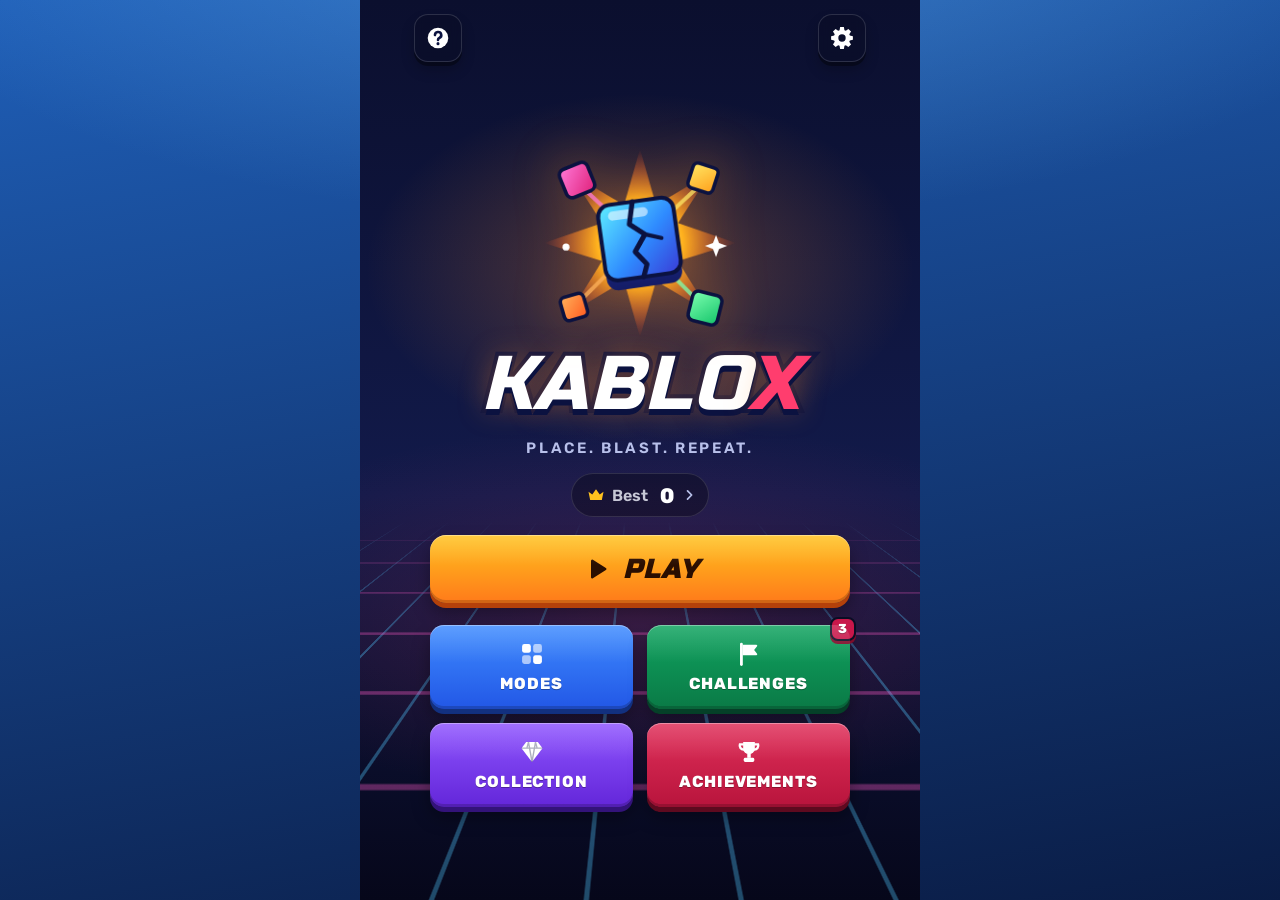
==== index.html @ cb0a4b2b "Kablox v1.22.0 — vibrações, mais difícil, backup, imagem de compartilhar" ====
<!doctype html>
<html lang="en">
<head>
  <meta charset="utf-8">
  <meta name="viewport" content="width=device-width, initial-scale=1, maximum-scale=1, user-scalable=no, viewport-fit=cover">
  <title>Kablox</title>
  <meta name="description" content="A relaxing block puzzle with no timer that works offline. / Quebra-cabeça de blocos relaxante, sem cronômetro, que funciona offline.">
  <meta name="theme-color" content="#0a0d24">
  <meta name="mobile-web-app-capable" content="yes">
  <meta name="apple-mobile-web-app-capable" content="yes">
  <meta name="apple-mobile-web-app-status-bar-style" content="black-translucent">
  <meta name="apple-mobile-web-app-title" content="Kablox">
  <meta name="format-detection" content="telephone=no">
  <!-- segurança: só arquivos do próprio site; nenhum script ou conexão externa -->
  <meta name="referrer" content="no-referrer">
  <meta http-equiv="Content-Security-Policy" content="default-src 'self'; font-src 'self'; script-src 'self'; style-src 'self'; img-src 'self' data: blob:; connect-src 'self'; manifest-src 'self'; worker-src 'self'; media-src 'none'; object-src 'none'; base-uri 'none'; form-action 'none'">
  <link rel="manifest" href="manifest.webmanifest">
  <link rel="icon" type="image/png" href="icons/icon-192.png">
  <link rel="apple-touch-icon" href="icons/apple-touch-icon.png">
  <link rel="preload" href="fonts/russo-one.woff2" as="font" type="font/woff2" crossorigin>
  <link rel="stylesheet" href="css/style.css">
</head>
<body class="anim-full">
  <div class="bg-layer" id="bg-a"></div>
  <div class="bg-layer" id="bg-b"></div>

  <svg width="0" height="0" class="svg-defs" aria-hidden="true">
    <symbol id="i-grid" viewBox="0 0 24 24"><rect x="3.5" y="3.5" width="7.5" height="7.5" rx="2" fill="currentColor"/><rect x="13" y="3.5" width="7.5" height="7.5" rx="2" fill="currentColor" opacity=".6"/><rect x="3.5" y="13" width="7.5" height="7.5" rx="2" fill="currentColor" opacity=".6"/><rect x="13" y="13" width="7.5" height="7.5" rx="2" fill="currentColor"/></symbol>
    <symbol id="i-flag" viewBox="0 0 24 24"><path d="M5.5 21V3.5" stroke="currentColor" stroke-width="2.4" stroke-linecap="round"/><path d="M6.5 4h11.8a.8.8 0 0 1 .6 1.3L16.4 8.5l2.5 3.2a.8.8 0 0 1-.6 1.3H6.5z" fill="currentColor"/></symbol>
    <symbol id="i-leaf" viewBox="0 0 24 24"><path d="M5 19C5 10 11 5 20 4c-1 9-6 15-15 15zM5 19l7-7" stroke="currentColor" stroke-width="2.2" fill="none" stroke-linecap="round"/></symbol>
    <symbol id="i-gem" viewBox="0 0 24 24"><path d="M7 3.5h10l4 5.2L12 20.5 3 8.7z" fill="currentColor"/><path d="M3 8.7h18M9 3.5l3 17M15 3.5l-3 17M9 3.5 7.6 8.7M15 3.5l1.4 5.2" stroke="#0b1240" stroke-opacity=".35" stroke-width="1.2" fill="none" stroke-linejoin="round"/></symbol>
    <symbol id="i-trophy" viewBox="0 0 24 24"><path d="M7 3.5h10v5.5a5 5 0 0 1-10 0z" fill="currentColor"/><path d="M7 5.5H4.2a3.3 3.3 0 0 0 3.3 4.4M17 5.5h2.8a3.3 3.3 0 0 1-3.3 4.4" stroke="currentColor" stroke-width="2" fill="none" stroke-linecap="round"/><path d="M10.5 13.5h3v3.5h-3z" fill="currentColor"/><rect x="7.5" y="17" width="9" height="3.5" rx="1.2" fill="currentColor"/></symbol>
    <symbol id="i-help" viewBox="0 0 24 24"><circle cx="12" cy="12" r="9.5" fill="currentColor"/><path d="M9.2 9.3a2.9 2.9 0 1 1 4 2.7c-.9.4-1.2 1-1.2 1.9" stroke="#0b1240" stroke-width="2.4" fill="none" stroke-linecap="round"/><circle cx="12" cy="17.2" r="1.4" fill="#0b1240"/></symbol>
    <symbol id="i-gear" viewBox="0 0 24 24"><path fill-rule="evenodd" d="M19.26 9.75 L22.05 10.27 L22.05 13.73 L19.26 14.25 L18.72 15.55 L20.33 17.89 L17.89 20.33 L15.55 18.72 L14.25 19.26 L13.73 22.05 L10.27 22.05 L9.75 19.26 L8.45 18.72 L6.11 20.33 L3.67 17.89 L5.28 15.55 L4.74 14.25 L1.95 13.73 L1.95 10.27 L4.74 9.75 L5.28 8.45 L3.67 6.11 L6.11 3.67 L8.45 5.28 L9.75 4.74 L10.27 1.95 L13.73 1.95 L14.25 4.74 L15.55 5.28 L17.89 3.67 L20.33 6.11 L18.72 8.45 Z M12 8.6a3.4 3.4 0 1 0 0 6.8a3.4 3.4 0 1 0 0-6.8Z" fill="currentColor"/></symbol>
    <symbol id="i-crown" viewBox="0 0 24 24"><path d="M3 8l4.5 3.5L12 5l4.5 6.5L21 8l-2 10H5L3 8z" fill="currentColor"/></symbol>
    <symbol id="i-cal" viewBox="0 0 24 24"><rect x="4" y="5" width="16" height="15" rx="2" stroke="currentColor" stroke-width="2" fill="none"/><path d="M4 10h16M9 3v4M15 3v4" stroke="currentColor" stroke-width="2" stroke-linecap="round"/></symbol>
    <symbol id="i-undo" viewBox="0 0 24 24"><path d="M9.5 5.5L4.5 10l5 4.5" stroke="currentColor" stroke-width="2.6" fill="none" stroke-linecap="round" stroke-linejoin="round"/><path d="M5 10h9.5a5 5 0 0 1 0 10H10" stroke="currentColor" stroke-width="2.6" fill="none" stroke-linecap="round"/></symbol>
    <symbol id="i-back" viewBox="0 0 24 24"><path d="M14.5 5l-7 7 7 7" stroke="currentColor" stroke-width="3" fill="none" stroke-linecap="round" stroke-linejoin="round"/></symbol>
    <symbol id="i-menu" viewBox="0 0 24 24"><rect x="6" y="5" width="4.2" height="14" rx="1.6" fill="currentColor"/><rect x="13.8" y="5" width="4.2" height="14" rx="1.6" fill="currentColor"/></symbol>
    <symbol id="i-lock" viewBox="0 0 24 24"><rect x="5" y="11" width="14" height="10" rx="2" fill="currentColor"/><path d="M8 11V8a4 4 0 0 1 8 0v3" stroke="currentColor" stroke-width="2.2" fill="none"/></symbol>
    <symbol id="i-star" viewBox="0 0 24 24"><path d="M12 3l2.7 5.6 6.1.9-4.4 4.3 1 6.1L12 17l-5.4 2.9 1-6.1L3.2 9.5l6.1-.9z" fill="currentColor"/></symbol>
    <symbol id="i-play" viewBox="0 0 24 24"><path d="M8 5.5v13a1 1 0 0 0 1.5.86l10.4-6.5a1 1 0 0 0 0-1.72L9.5 4.64A1 1 0 0 0 8 5.5z" fill="currentColor"/></symbol>
    <symbol id="logo-emblem" viewBox="0 0 200 200">
  <!-- KABLOX: bloco rachando e explodindo em pedaços (arte original) -->
  <defs>
    <radialGradient id="kBurst" cx="50%" cy="50%" r="50%">
      <stop offset="0" stop-color="#fff6b0"/><stop offset=".45" stop-color="#ffb21e"/><stop offset="1" stop-color="#ff4d2e" stop-opacity="0"/>
    </radialGradient>
    <linearGradient id="kCube" x1="0" y1="0" x2="1" y2="1">
      <stop offset="0" stop-color="#5ff0ff"/><stop offset=".55" stop-color="#2f8bff"/><stop offset="1" stop-color="#3a3bd6"/>
    </linearGradient>
    <linearGradient id="kSide" x1="0" y1="0" x2="0" y2="1">
      <stop offset="0" stop-color="#2238a8"/><stop offset="1" stop-color="#141c66"/>
    </linearGradient>
    <linearGradient id="kM" x1="0" y1="0" x2="1" y2="1"><stop offset="0" stop-color="#ff7ad9"/><stop offset="1" stop-color="#e0217a"/></linearGradient>
    <linearGradient id="kY" x1="0" y1="0" x2="1" y2="1"><stop offset="0" stop-color="#ffe866"/><stop offset="1" stop-color="#ff9f1a"/></linearGradient>
    <linearGradient id="kG" x1="0" y1="0" x2="1" y2="1"><stop offset="0" stop-color="#7dffb0"/><stop offset="1" stop-color="#14c46a"/></linearGradient>
    <linearGradient id="kO" x1="0" y1="0" x2="1" y2="1"><stop offset="0" stop-color="#ffb35c"/><stop offset="1" stop-color="#ff5a1f"/></linearGradient>
  </defs>
  <!-- estouro de luz -->
  <polygon fill="url(#kBurst)" points="100,6 116,62 170,30 138,80 196,100 138,118 170,170 116,138 100,194 84,138 30,170 62,118 4,100 62,80 30,30 84,62"/>
  <!-- rastros -->
  <g stroke-linecap="round" stroke-width="4" opacity=".75">
    <line x1="72" y1="72" x2="44" y2="46" stroke="#ff7ad9"/>
    <line x1="130" y1="70" x2="158" y2="44" stroke="#ffe866"/>
    <line x1="132" y1="132" x2="160" y2="160" stroke="#7dffb0"/>
    <line x1="70" y1="128" x2="42" y2="156" stroke="#ffb35c"/>
  </g>
  <!-- bloco central (com lateral para dar volume) e rachadura -->
  <g transform="rotate(-8 100 100)">
    <rect x="62" y="68" width="76" height="76" rx="12" fill="url(#kSide)"/>
    <rect x="62" y="58" width="76" height="76" rx="12" fill="url(#kCube)" stroke="#0b1240" stroke-width="4"/>
    <rect x="72" y="65" width="40" height="9" rx="4.5" fill="#fff" opacity=".55"/>
    <polyline points="98,58 92,80 106,92 94,108 104,122 99,134" fill="none" stroke="#0b1240" stroke-width="5" stroke-linejoin="round" stroke-linecap="round"/>
    <polyline points="106,92 122,98" fill="none" stroke="#0b1240" stroke-width="4" stroke-linecap="round"/>
  </g>
  <!-- pedaços voando -->
  <g stroke="#0b1240" stroke-width="3.5" stroke-linejoin="round">
    <rect x="22" y="22" width="30" height="30" rx="6" fill="url(#kM)" transform="rotate(-22 37 37)"/>
    <rect x="150" y="22" width="26" height="26" rx="5" fill="url(#kY)" transform="rotate(18 163 35)"/>
    <rect x="150" y="150" width="30" height="30" rx="6" fill="url(#kG)" transform="rotate(14 165 165)"/>
    <rect x="22" y="152" width="24" height="24" rx="5" fill="url(#kO)" transform="rotate(-16 34 164)"/>
  </g>
  <g fill="#fff">
    <path d="M176 92 l3 8 8 3 -8 3 -3 8 -3 -8 -8 -3 8 -3z"/>
    <circle cx="26" cy="104" r="3.5"/>
  </g>
</symbol>
    <symbol id="i-check" viewBox="0 0 24 24"><path d="M5 12.5l4.5 4.5L19 7.5" stroke="currentColor" stroke-width="2.8" fill="none" stroke-linecap="round" stroke-linejoin="round"/></symbol>
  </svg>

  <div id="app">
    <!-- TELA INICIAL (v1.14: simples, botões em forma de bloco) -->
    <section id="screen-home" class="screen active scrollable" aria-labelledby="title">
      <div class="home-top">
        <button class="round-btn" data-go="help" aria-label="Ajuda e tutorial" data-i18n-aria><svg width="26" height="26" aria-hidden="true"><use href="#i-help"/></svg></button>
        <button class="round-btn" id="btn-home-settings" aria-label="Configurações" data-i18n-aria><svg width="26" height="26" aria-hidden="true"><use href="#i-gear"/></svg></button>
      </div>
      <div class="home-inner">
        <svg class="emblem" viewBox="0 0 200 200" aria-hidden="true"><use href="#logo-emblem"/></svg>
        <h1 id="title" class="wordmark" aria-label="Kablox"><span aria-hidden="true">KABLO<b class="x">X</b></span></h1>
        <p class="tagline" data-i18n>Encaixe. Exploda. Repita.</p>
        <button class="home-best" data-go="records"><svg width="20" height="20" aria-hidden="true"><use href="#i-crown"/></svg> <span data-i18n>Recorde</span> <strong id="home-best">0</strong><svg class="chev" width="14" height="14" aria-hidden="true"><use href="#i-back"/></svg><span class="sr-only" data-i18n>Recordes</span></button>
        <button id="btn-play" class="bk bk-yellow bk-big play-btn"><svg width="30" height="30" aria-hidden="true"><use href="#i-play"/></svg><span data-i18n>Jogar</span></button>
        <nav class="home-grid" aria-label="Menu principal" data-i18n-aria>
          <button class="bk bk-blue tile" data-go="modes"><svg aria-hidden="true"><use href="#i-grid"/></svg><span data-i18n>Modos</span></button>
          <button class="bk bk-green tile" data-go="challenges"><svg aria-hidden="true"><use href="#i-flag"/></svg><span data-i18n>Desafios</span><em class="tile-badge" id="badge-missions" aria-hidden="true" hidden></em></button>
          <button class="bk bk-purple tile" data-go="collection"><svg aria-hidden="true"><use href="#i-gem"/></svg><span data-i18n>Coleção</span></button>
          <button class="bk bk-red tile" data-go="stats"><svg aria-hidden="true"><use href="#i-trophy"/></svg><span data-i18n>Conquistas</span></button>
        </nav>
      </div>
    </section>

    <!-- TELAS DE MENU (conteúdo montado por js/menus.js) -->
    <section id="screen-modes" class="screen menu" aria-labelledby="t-modes">
      <header class="menu-head"><button class="icon-btn" data-back aria-label="Voltar" data-i18n-aria><svg width="24" height="24"><use href="#i-back"/></svg></button><h2 id="t-modes" data-i18n>Modos de jogo</h2></header>
      <div class="menu-body scrollable" id="body-modes"></div>
    </section>
    <section id="screen-challenges" class="screen menu" aria-labelledby="t-ch">
      <header class="menu-head"><button class="icon-btn" data-back aria-label="Voltar" data-i18n-aria><svg width="24" height="24"><use href="#i-back"/></svg></button><h2 id="t-ch" data-i18n>Desafios</h2></header>
      <div class="menu-body scrollable" id="body-challenges"></div>
    </section>
    <section id="screen-collection" class="screen menu" aria-labelledby="t-col">
      <header class="menu-head"><button class="icon-btn" data-back aria-label="Voltar" data-i18n-aria><svg width="24" height="24"><use href="#i-back"/></svg></button><h2 id="t-col" data-i18n>Coleção</h2></header>
      <div class="menu-body scrollable" id="body-collection"></div>
    </section>
    <section id="screen-stats" class="screen menu" aria-labelledby="t-st">
      <header class="menu-head"><button class="icon-btn" data-back aria-label="Voltar" data-i18n-aria><svg width="24" height="24"><use href="#i-back"/></svg></button><h2 id="t-st" data-i18n>Estatísticas e conquistas</h2></header>
      <div class="menu-body scrollable" id="body-stats"></div>
    </section>
    <section id="screen-records" class="screen menu" aria-labelledby="t-rec">
      <header class="menu-head"><button class="icon-btn" data-back aria-label="Voltar" data-i18n-aria><svg width="24" height="24"><use href="#i-back"/></svg></button><h2 id="t-rec" data-i18n>Recordes</h2></header>
      <div class="menu-body scrollable" id="body-records"></div>
    </section>
    <section id="screen-help" class="screen menu" aria-labelledby="t-help">
      <header class="menu-head"><button class="icon-btn" data-back aria-label="Voltar" data-i18n-aria><svg width="24" height="24"><use href="#i-back"/></svg></button><h2 id="t-help" data-i18n>Ajuda e tutorial</h2></header>
      <div class="menu-body scrollable" id="body-help"></div>
    </section>

    <!-- PARTIDA -->
    <section id="screen-game" class="screen" aria-label="Partida" data-i18n-aria>
      <header class="hud">
        <button class="icon-btn" id="btn-pause" aria-label="Pausa" data-i18n-aria><svg width="24" height="24" aria-hidden="true"><use href="#i-menu"/></svg></button>
        <div class="best-mini" id="best-mini">
          <svg width="22" height="22" aria-hidden="true"><use id="best-icon" href="#i-crown"/></svg>
          <span class="sr-only" id="best-label">Recorde</span><span id="best">0</span>
        </div>
        <div></div>
        <button class="icon-btn undo-btn" id="btn-undo" aria-label="Desfazer última jogada" hidden><svg width="22" height="22" aria-hidden="true"><use href="#i-undo"/></svg><b id="undo-count">1</b></button>
        <button class="icon-btn" id="btn-settings" aria-label="Configurações" data-i18n-aria><svg width="24" height="24" aria-hidden="true"><use href="#i-gear"/></svg></button>
      </header>
      <div class="score-big"><span class="sr-only" data-i18n>Pontos</span><span id="score">0</span></div>
      <div class="goal-bar" id="goal-bar" hidden>
        <span id="goal-text"></span>
        <div class="progress" aria-hidden="true"><div id="goal-progress"></div></div>
        <span id="goal-extra"></span>
      </div>
      <div class="theme-bar">
        <span class="lvl-chip" id="lvl-chip" aria-hidden="true"><b id="lvl-n">1</b><i id="lvl-m">×1</i></span>
        <div class="progress" aria-hidden="true"><div id="lvl-progress"></div></div>
        <span id="lvl-pct" aria-hidden="true">0%</span>
        <span class="combo-chip" id="combo-chip" hidden aria-hidden="true"><b id="combo-x">×2</b><i></i><i></i><i></i></span>
      </div>
      <div class="sr-only" id="announcer" aria-live="polite" aria-atomic="true"></div>
      <main class="board-wrap" id="board-wrap">
        <div id="board-box">
          <div id="coach" hidden>
            <div class="coach-hand" aria-hidden="true"></div>
            <p id="coach-text"></p>
            <button class="coach-skip" id="coach-skip" data-i18n>Pular tutorial</button>
          </div>
          <canvas id="board" aria-label="Tabuleiro 8 por 8" data-i18n-aria></canvas>
          <div id="fx"></div>
        </div>
      </main>
      <div class="tray" id="tray" aria-label="Peças disponíveis" data-i18n-aria>
        <div class="slot" data-i="0" tabindex="0" role="button"><canvas></canvas></div>
        <div class="slot" data-i="1" tabindex="0" role="button"><canvas></canvas></div>
        <div class="slot" data-i="2" tabindex="0" role="button"><canvas></canvas></div>
      </div>
    </section>
  </div>

  <div id="theme-flash" aria-hidden="true"></div>
  <canvas id="drag" hidden></canvas>
  <div id="toast" role="status" aria-live="polite"><svg id="toast-icon" width="34" height="34" aria-hidden="true"><use href="#i-trophy"/></svg><strong id="toast-title"></strong><span id="toast-text"></span></div>
  <div id="update-bar" hidden><span data-i18n>Nova versão disponível</span><button class="btn small primary" id="btn-update" data-i18n>Atualizar</button><button class="btn small" id="btn-update-later" data-i18n>Depois</button></div>

  <!-- PAUSA -->
  <div class="overlay" id="ov-pause" hidden>
    <div class="card scrollable" role="dialog" aria-modal="true" aria-labelledby="pause-title">
      <h2 id="pause-title" data-i18n>Pausa</h2>
      <p class="muted" id="pause-mode"></p>
      <div class="stack">
        <button class="btn primary" data-action="resume" data-i18n>Continuar</button>
        <button class="btn" id="btn-restart" data-i18n>Recomeçar</button>
        <button class="btn" data-action="settings" data-i18n>Configurações</button>
        <button class="btn ghost-dark" data-action="home">Sair (a partida fica salva)</button>
      </div>
    </div>
  </div>

  <!-- CONFIGURAÇÕES -->
  <div class="overlay" id="ov-settings" hidden>
    <div class="card scrollable" role="dialog" aria-modal="true" aria-labelledby="settings-title">
      <h2 id="settings-title" data-i18n>Configurações</h2>
      <div class="row col">
        <span id="lang-label" data-i18n>Idioma</span>
        <div class="seg" role="radiogroup" aria-labelledby="lang-label">
          <label><input type="radio" name="lang" value="en" id="set-lang-en" autocomplete="off"><span lang="en">English</span></label>
          <label><input type="radio" name="lang" value="pt" id="set-lang-pt" autocomplete="off"><span lang="pt-BR">Português</span></label>
        </div>
      </div>
      <label class="row"><span data-i18n>Efeitos sonoros</span><input type="checkbox" class="switch" id="set-sound" autocomplete="off"></label>
      <label class="vol" for="set-sfx-vol"><span data-i18n>Volume dos efeitos</span><input type="range" id="set-sfx-vol" min="0" max="100" step="5" autocomplete="off"><output id="out-sfx-vol"></output></label>
      <label class="row"><span data-i18n>Música</span><input type="checkbox" class="switch" id="set-music" autocomplete="off"></label>
      <label class="vol" for="set-music-vol"><span data-i18n>Volume da música</span><input type="range" id="set-music-vol" min="0" max="100" step="5" autocomplete="off"><output id="out-music-vol"></output></label>
      <label class="row" id="row-vibrate"><span data-i18n>Vibração</span><input type="checkbox" class="switch" id="set-vibrate" autocomplete="off"></label>
      <div class="row col" id="row-vibstrength">
        <span id="vibstrength-label" data-i18n>Força da vibração</span>
        <div class="seg" role="radiogroup" aria-labelledby="vibstrength-label">
          <label><input type="radio" name="vibStrength" value="light" id="set-vib-light" autocomplete="off"><span data-i18n>Leve</span></label>
          <label><input type="radio" name="vibStrength" value="normal" id="set-vib-normal" autocomplete="off"><span data-i18n>Normal</span></label>
          <label><input type="radio" name="vibStrength" value="strong" id="set-vib-strong" autocomplete="off"><span data-i18n>Forte</span></label>
        </div>
      </div>
      <label class="row"><span><span data-i18n>Símbolos nos blocos</span><small data-i18n>Formas além da cor</small></span><input type="checkbox" class="switch" id="set-symbols" autocomplete="off"></label>
      <div class="row col">
        <span id="drag-label"><span data-i18n>Sensibilidade do arraste</span><small data-i18n>Quanto a peça anda em relação ao dedo</small></span>
        <div class="seg" role="radiogroup" aria-labelledby="drag-label">
          <label><input type="radio" name="dragSpeed" value="1" id="set-drag-1" autocomplete="off"><span data-i18n>Normal</span></label>
          <label><input type="radio" name="dragSpeed" value="1.3" id="set-drag-13" autocomplete="off"><span data-i18n>Rápida</span></label>
          <label><input type="radio" name="dragSpeed" value="1.6" id="set-drag-16" autocomplete="off"><span data-i18n>Muito rápida</span></label>
        </div>
      </div>
      <div class="row col">
        <span id="anim-label" data-i18n>Animações</span>
        <div class="seg" role="radiogroup" aria-labelledby="anim-label">
          <label><input type="radio" name="anim" value="full" id="set-anim-full" autocomplete="off"><span data-i18n>Completas</span></label>
          <label><input type="radio" name="anim" value="reduced" id="set-anim-reduced" autocomplete="off"><span data-i18n>Reduzidas</span></label>
          <label><input type="radio" name="anim" value="off" id="set-anim-off" autocomplete="off"><span data-i18n>Desligadas</span></label>
        </div>
      </div>
      <div class="row col">
        <span id="fx-label"><span data-i18n>Efeitos especiais</span><small data-i18n>Blocos e visual mudam só em conquistas: tabuleiro limpo, recorde, marcos, jogada épica, combo ×10</small></span>
        <div class="seg" role="radiogroup" aria-labelledby="fx-label">
          <label><input type="radio" name="fx" value="full" id="set-fx-full" autocomplete="off"><span data-i18n>Completos</span></label>
          <label><input type="radio" name="fx" value="reduced" id="set-fx-reduced" autocomplete="off"><span data-i18n>Reduzidos</span></label>
          <label><input type="radio" name="fx" value="off" id="set-fx-off" autocomplete="off"><span data-i18n>Desligados</span></label>
        </div>
      </div>
      <label class="row"><span><span data-i18n>Partículas</span><small data-i18n>Fragmentos, faíscas e confete</small></span><input type="checkbox" class="switch" id="set-particles" autocomplete="off"></label>
      <div class="row col">
        <span id="quality-label" data-i18n>Qualidade gráfica</span>
        <div class="seg" role="radiogroup" aria-labelledby="quality-label">
          <label><input type="radio" name="quality" value="high" id="set-quality-high" autocomplete="off"><span data-i18n>Alta</span></label>
          <label><input type="radio" name="quality" value="medium" id="set-quality-medium" autocomplete="off"><span data-i18n>Média</span></label>
          <label><input type="radio" name="quality" value="low" id="set-quality-low" autocomplete="off"><span data-i18n>Baixa</span></label>
        </div>
      </div>
      <div class="row col backup-row">
        <span><span data-i18n>Seu progresso</span><small data-i18n>Vai trocar de celular? Copie o código, mande para você mesmo (WhatsApp, e-mail) e cole no aparelho novo.</small></span>
        <div class="backup-btns">
          <button class="btn" id="btn-backup-copy" data-i18n>📋 Copiar meu progresso</button>
          <button class="btn" id="btn-backup-restore" data-i18n>📥 Restaurar progresso</button>
        </div>
      </div>
      <a class="btn feedback-link" href="opiniao.html" data-i18n>💬 Dar opinião sobre o jogo</a>
      <button class="btn primary" data-action="close-settings" data-i18n>Fechar</button>
      <p class="version">Kablox <span id="version"></span> · <span data-i18n>seus dados ficam só neste aparelho</span></p>
    </div>
  </div>

  <!-- RESULTADO / DIÁLOGOS (conteúdo montado pelo jogo) -->
  <div class="overlay" id="ov-over" hidden>
    <div class="card center scrollable" role="dialog" aria-modal="true" aria-labelledby="over-title" id="over-card"></div>
  </div>
  <div class="overlay" id="ov-dialog" hidden>
    <div class="card scrollable" role="dialog" aria-modal="true" aria-labelledby="dialog-title" id="dialog-card"></div>
  </div>

  <script src="js/i18n.js"></script>
  <script src="js/pieces.js"></script>
  <script src="js/logic.js"></script>
  <script src="js/themes.js"></script>
  <script src="js/skins.js"></script>
  <script src="js/fx.js"></script>
  <script src="js/audio.js"></script>
  <script src="js/progress.js"></script>
  <script src="js/backup.js"></script>
  <script src="js/ui.js"></script>
  <script src="js/surprise.js"></script>
  <script src="js/app.js"></script>
  <script src="js/menus.js"></script>
</body>
</html>
---- css/style.css ----
/* Kablox — estilos (mobile-first, vertical) */
:root {
  --bg1: #8fd3f7;
  --bg2: #4b9fe1;
  --accent: #f2c94c;
  --accent-ink: #1a1a14;
  --text: #f6f8f4;
  --muted: rgba(246, 248, 244, .82);
  --panel: rgba(0, 0, 0, .24);
  --panel-edge: rgba(255, 255, 255, .08);
  --card: #fbf9f4;
  --card-text: #1c2722;
  --card-muted: #55615b;
  --font: ui-rounded, "SF Pro Rounded", "Nunito", "Varela Round", system-ui, -apple-system, "Segoe UI", Roboto, sans-serif;
}

* { box-sizing: border-box; -webkit-tap-highlight-color: transparent; }

html, body {
  margin: 0; height: 100%; overflow: hidden;
  overscroll-behavior: none;
  background: #4b9fe1; color: var(--text);
  font-family: var(--font);
  -webkit-user-select: none; user-select: none;
  -webkit-touch-callout: none;
  -webkit-text-size-adjust: 100%;
  touch-action: manipulation;
}
body { position: fixed; inset: 0; }

button { font: inherit; color: inherit; }
[hidden] { display: none !important; }

.bg-layer {
  position: fixed; inset: -2px; opacity: 0;
  transition: opacity 1.1s ease;
  background-size: 100% 100%;
}
.bg-layer.on { opacity: 1; }
body.anim-reduced .bg-layer { transition-duration: .35s; }
body.anim-off .bg-layer { transition: none; }
body.anim-full .bg-layer.aurora { background-size: 220% 220%; animation: auroraShift 16s ease-in-out infinite alternate; }
@keyframes auroraShift { from { background-position: 0% 30%; } to { background-position: 100% 70%; } }

#app { position: relative; height: 100%; max-width: 560px; margin: 0 auto; }

.screen {
  position: absolute; inset: 0; display: none; flex-direction: column;
  padding: calc(env(safe-area-inset-top) + 10px) calc(env(safe-area-inset-right) + 12px)
           calc(env(safe-area-inset-bottom) + 12px) calc(env(safe-area-inset-left) + 12px);
}
.screen.active { display: flex; }

/* ---------- Tela inicial ---------- */
.home-inner {
  margin: auto; width: 100%; max-width: 380px;
  display: flex; flex-direction: column; align-items: center; text-align: center; gap: 6px;
}
#logo { width: 128px; height: 128px; margin-bottom: 6px; filter: drop-shadow(0 10px 18px rgba(0,0,0,.35)); }
body.anim-full #logo { animation: breathe 5s ease-in-out infinite; }
@keyframes breathe { 50% { transform: scale(1.04) rotate(-1.5deg); } }
h1 { font-size: clamp(36px, 11vw, 48px); margin: 0; letter-spacing: -.02em; font-weight: 900; }
.tagline { margin: 0; color: var(--muted); font-size: 18px; }
.home-best { margin: 14px 0 10px; font-size: 16px; color: var(--muted); }
.home-best strong { color: var(--text); font-size: 22px; margin-left: 6px; font-variant-numeric: tabular-nums; }
.home-buttons { display: flex; flex-direction: column; gap: 12px; width: 100%; }
.hint { margin-top: 18px; color: var(--muted); font-size: 14px; line-height: 1.45; max-width: 300px; }

/* ---------- Botões ---------- */
.btn {
  min-height: 52px; padding: 12px 22px; border-radius: 16px; border: 0;
  background: rgba(255,255,255,.14); color: var(--text);
  font-size: 18px; font-weight: 700; cursor: pointer;
  box-shadow: inset 0 0 0 1px rgba(255,255,255,.12);
  transition: transform .12s, filter .12s;
}
.btn:active { transform: scale(.97); }
.btn:focus-visible, .icon-btn:focus-visible { outline: 3px solid var(--accent); outline-offset: 2px; }
.btn.primary { background: var(--accent); color: var(--accent-ink); box-shadow: 0 6px 0 rgba(0,0,0,.25); }
.btn.primary:active { box-shadow: 0 2px 0 rgba(0,0,0,.25); transform: translateY(3px); }
.btn.big { min-height: 64px; font-size: 22px; }
.btn.small { min-height: 44px; font-size: 15px; padding: 8px 16px; }
.btn.ghost { background: transparent; box-shadow: none; color: var(--muted); }
.card .btn { background: #ece8de; color: var(--card-text); box-shadow: none; }
.card .btn.primary { background: var(--accent); color: var(--accent-ink); box-shadow: 0 5px 0 rgba(0,0,0,.18); }
.card .btn.ghost-dark { background: transparent; color: var(--card-muted); box-shadow: inset 0 0 0 1.5px #8f8a7c; }
.card .btn.confirm { background: #c43d3d; color: #fff; }

/* ---------- HUD ---------- */
#screen-game { gap: 8px; touch-action: none; }
.hud { display: grid; grid-template-columns: 48px auto 1fr 48px; align-items: center; gap: 10px; flex: none; }
.best-mini { display: flex; align-items: center; gap: 6px; color: var(--accent); font-weight: 900; font-size: 22px; font-variant-numeric: tabular-nums; }
.best-mini #best { color: var(--accent); }
.score-big {
  text-align: center; font-size: clamp(44px, 13vw, 66px); font-weight: 900; line-height: 1; flex: none;
  font-variant-numeric: tabular-nums; letter-spacing: -.01em; margin-top: -6px;
  text-shadow: 0 3px 0 var(--score-shadow, rgba(0,0,0,.28)), 0 0 24px var(--score-shadow, rgba(0,0,0,.25));
}
.score-big #score { display: inline-block; }
#score.bump { animation: bump .3s ease-out; }
.icon-btn {
  width: 48px; height: 48px; border-radius: 14px; border: 0; cursor: pointer;
  background: var(--panel); color: var(--text); display: grid; place-items: center;
  box-shadow: inset 0 0 0 1px var(--panel-edge);
}
.icon-btn:active { transform: scale(.94); }
.stat { display: flex; flex-direction: column; align-items: center; line-height: 1.05; }
.stat .label { font-size: 13px; letter-spacing: .1em; text-transform: uppercase; color: var(--muted); font-weight: 700; }
.stat .value { font-size: clamp(26px, 8vw, 36px); font-weight: 900; font-variant-numeric: tabular-nums; }
.stat .value.small { font-size: clamp(20px, 6vw, 26px); color: var(--muted); }
.stat .value.bump { animation: bump .3s ease-out; }
@keyframes bump { 40% { transform: scale(1.15); } }

.theme-bar { display: flex; align-items: center; gap: 10px; font-size: 14px; font-weight: 700; color: var(--muted); flex: none; padding: 0 4px; }
.theme-bar #theme-name { color: var(--text); }
.progress { flex: 1; min-width: 32px; height: 7px; border-radius: 4px; background: rgba(255,255,255,.14); overflow: hidden; }
#theme-progress { height: 100%; width: 0; background: var(--accent); border-radius: 4px; transition: width .5s ease; }
#theme-next { font-variant-numeric: tabular-nums; font-size: 13px; white-space: nowrap; }

/* combo: multiplicador + bolinhas (peças que ainda restam para manter a sequência) */
.combo-chip {
  display: inline-flex; align-items: center; gap: 4px; padding: 3px 9px 3px 8px; border-radius: 999px;
  background: rgba(0,0,0,.3); box-shadow: inset 0 0 0 1.5px var(--accent); color: var(--text); flex: none;
}
.combo-chip b { font-size: 14px; font-weight: 900; margin-right: 2px; font-variant-numeric: tabular-nums; }
.combo-chip i { width: 7px; height: 7px; border-radius: 50%; background: rgba(255,255,255,.22); }
.combo-chip i.on { background: var(--accent); }
.combo-chip.hot b { color: var(--accent); }
body.anim-full .combo-chip.hot { animation: bump .35s ease-out; }
@media (max-width: 360px) { #theme-next:has(+ .combo-chip:not([hidden])) { display: none; } }

.sr-only { position: absolute; width: 1px; height: 1px; overflow: hidden; clip: rect(0 0 0 0); white-space: nowrap; }

/* ---------- Tabuleiro ---------- */
.board-wrap { flex: 1; min-height: 0; position: relative; }
#board-box { position: absolute; left: 50%; top: 50%; transform: translate(-50%, -50%); }
#board { display: block; border-radius: 18px; box-shadow: 0 14px 34px rgba(0,0,0,.38), 0 0 0 1px rgba(255,255,255,.06); }
#fx { position: absolute; inset: 0; pointer-events: none; overflow: visible; }
#board-box.shake { animation: boardShake .32s ease-out; }
#board-box.shake-big { animation: boardShake .55s ease-out; }
@keyframes boardShake {
  0% { transform: translate(-50%, -50%); } 15% { transform: translate(calc(-50% - 5px), calc(-50% + 3px)); }
  35% { transform: translate(calc(-50% + 5px), calc(-50% - 3px)); } 55% { transform: translate(calc(-50% - 3px), calc(-50% + 2px)); }
  75% { transform: translate(calc(-50% + 2px), -50%); } 100% { transform: translate(-50%, -50%); }
}

/* dica da primeira partida */
#coach {
  position: absolute; left: 50%; top: 3%; transform: translateX(-50%); z-index: 5; pointer-events: none;
  display: flex; flex-direction: column; align-items: center; gap: 10px; width: 86%;
}
#coach p {
  margin: 0; background: rgba(8,12,18,.86); color: #fff; padding: 10px 16px; border-radius: 14px;
  font-size: 16px; font-weight: 700; text-align: center; line-height: 1.35; box-shadow: inset 0 0 0 1.5px var(--accent);
}
.coach-hand {
  width: 44px; height: 44px; border-radius: 50%; background: rgba(255,255,255,.9);
  box-shadow: 0 0 0 8px rgba(255,255,255,.25), 0 6px 14px rgba(0,0,0,.35);
}
body.anim-full .coach-hand { animation: coachDrag 2.2s ease-in-out infinite; }
@keyframes coachDrag {
  0% { transform: translateY(150px) scale(.8); opacity: 0; } 15% { opacity: 1; transform: translateY(150px) scale(1); }
  70% { transform: translateY(-40px) scale(1); opacity: 1; } 85%, 100% { transform: translateY(-40px) scale(.7); opacity: 0; }
}
body:not(.anim-full) .coach-hand { display: none; }
.coach-hand { display: none !important; }
.coach-skip {
  pointer-events: auto; border: 0; border-radius: 999px; padding: 8px 16px; min-height: 40px;
  background: rgba(8,12,18,.7); color: #fff; font: inherit; font-size: 14px; font-weight: 700; cursor: pointer;
}

.popup {
  position: absolute; transform: translate(-50%, -50%);
  font-weight: 900; font-size: clamp(22px, 7vw, 32px); color: #fff; white-space: nowrap;
  text-shadow: 0 2px 0 rgba(0,0,0,.4), 0 0 14px rgba(0,0,0,.45);
  pointer-events: none; animation: floatUp 1.15s ease-out forwards;
}
.popup.combo { color: var(--accent); font-size: clamp(18px, 5.5vw, 24px); }
.popup.big { font-size: clamp(28px, 9vw, 40px); }
.popup.clear { color: var(--accent); font-size: clamp(30px, 10vw, 44px); }
/* elogios e combo grande: letras grossas com contorno e degradê */
.popup.praise, .popup.combo-big {
  font-style: italic; letter-spacing: .01em;
  background: linear-gradient(180deg, #fff 0%, #fff 40%, var(--accent) 100%);
  -webkit-background-clip: text; background-clip: text; color: transparent;
  -webkit-text-stroke: 2px rgba(10, 14, 30, .75); paint-order: stroke fill;
  text-shadow: none; filter: drop-shadow(0 3px 0 rgba(0,0,0,.35)) drop-shadow(0 0 12px rgba(0,0,0,.3));
}
.popup.praise { font-size: clamp(30px, 10vw, 46px); }
.popup.combo-big { font-size: clamp(34px, 11vw, 52px); }
.popup.combo-big b { font-size: 1.35em; }
@keyframes floatUp {
  0% { opacity: 0; transform: translate(-50%, -20%) scale(.6); }
  15% { opacity: 1; transform: translate(-50%, -50%) scale(1.1); }
  70% { opacity: 1; }
  100% { opacity: 0; transform: translate(-50%, -150%) scale(1); }
}
body.anim-reduced .popup, body.anim-off .popup { animation: hold 1.1s linear forwards; }
@keyframes hold { 0%, 85% { opacity: 1; } 100% { opacity: 0; } }

/* ---------- Bandeja de peças ---------- */
.tray { display: grid; grid-template-columns: repeat(3, 1fr); gap: 10px; height: clamp(104px, 29vw, 156px); flex: none; }
.slot {
  position: relative; border-radius: 18px; background: transparent;
  touch-action: none; cursor: grab;
}
.slot canvas { position: absolute; inset: 0; width: 100%; height: 100%; transition: opacity .15s; }
.slot.dragging canvas { opacity: 0; }
.slot.empty { cursor: default; }
.slot.kb-selected { box-shadow: inset 0 0 0 3px var(--accent); }
.slot.unfit canvas { opacity: .32; filter: grayscale(.7); }
.slot.shake { animation: shake .32s; }
@keyframes shake { 20%, 60% { transform: translateX(-6px); } 40%, 80% { transform: translateX(6px); } }
body.anim-full .slot.deal canvas { animation: deal .38s cubic-bezier(.2, 1.4, .4, 1) backwards; }
body.anim-full .slot.deal:nth-child(2) canvas { animation-delay: .06s; }
body.anim-full .slot.deal:nth-child(3) canvas { animation-delay: .12s; }
@keyframes deal { from { transform: translateY(40px) scale(.6); opacity: 0; } }
body.anim-off .slot.shake { animation: none; box-shadow: inset 0 0 0 3px rgba(255,90,90,.8); }

#drag {
  position: fixed; left: 0; top: 0; z-index: 50; pointer-events: none; will-change: transform;
  filter: drop-shadow(0 10px 12px rgba(0,0,0,.4));
}
#drag.invalid { opacity: .55; filter: grayscale(.6) drop-shadow(0 0 6px rgba(255,80,80,.95)); }
#drag.returning { transition: transform .18s ease-in, opacity .18s; opacity: 0; }

/* ---------- Toast / atualização ---------- */
#toast {
  position: fixed; left: 50%; top: calc(env(safe-area-inset-top) + 64px); z-index: 70;
  transform: translate(-50%, -16px); opacity: 0; pointer-events: none;
  background: rgba(10, 14, 22, .88); color: #fff; padding: 12px 20px; border-radius: 18px;
  text-align: center; display: flex; flex-direction: column; gap: 2px; min-width: 220px; max-width: 90vw;
  box-shadow: 0 10px 30px rgba(0,0,0,.35), inset 0 0 0 1.5px var(--accent);
  transition: opacity .35s, transform .35s;
}
#toast.show { opacity: 1; transform: translate(-50%, 0); }
#toast strong { color: var(--accent); font-size: 17px; }
#toast span { font-size: 14px; opacity: .9; }
body.anim-off #toast { transition: none; }

#update-bar {
  position: fixed; left: 50%; bottom: calc(env(safe-area-inset-bottom) + 12px); transform: translateX(-50%);
  z-index: 80; display: flex; gap: 12px; align-items: center; padding: 8px 8px 8px 16px;
  background: rgba(10,14,22,.92); border-radius: 16px; color: #fff; font-weight: 700; font-size: 15px;
}

/* ---------- Janelas ---------- */
.overlay {
  position: fixed; inset: 0; z-index: 60; display: flex; align-items: center; justify-content: center;
  padding: calc(env(safe-area-inset-top) + 16px) 16px calc(env(safe-area-inset-bottom) + 16px);
  background: rgba(4, 8, 12, .58);
  -webkit-backdrop-filter: blur(6px); backdrop-filter: blur(6px);
}
body.anim-full .overlay .card { animation: cardIn .28s cubic-bezier(.2, 1.3, .4, 1); }
@keyframes cardIn { from { transform: translateY(24px) scale(.96); opacity: 0; } }
.card {
  width: min(100%, 380px); max-height: 100%; overflow: auto;
  background: var(--card); color: var(--card-text); border-radius: 26px; padding: 24px 22px 20px;
  display: flex; flex-direction: column; gap: 12px;
  box-shadow: 0 24px 60px rgba(0,0,0,.4);
}
.card.scrollable { touch-action: pan-y; overscroll-behavior: contain; -webkit-overflow-scrolling: touch; }
.card.center { text-align: center; align-items: stretch; }
.card h2 { margin: 0 0 4px; font-size: 26px; font-weight: 900; }
.stack { display: flex; flex-direction: column; gap: 10px; margin-top: 4px; }
.muted { color: var(--card-muted); margin: 0; }
.version { font-size: 12px; color: var(--card-muted); text-align: center; margin: 4px 0 0; }

.row { display: flex; align-items: center; justify-content: space-between; gap: 12px; min-height: 48px; font-size: 17px; font-weight: 700; }
.row.col { flex-direction: column; align-items: stretch; }
.switch {
  appearance: none; -webkit-appearance: none; width: 56px; height: 32px; border-radius: 16px;
  background: #8f8a7c; position: relative; cursor: pointer; flex: none; margin: 0; transition: background .2s;
}
.switch::after {
  content: ""; position: absolute; top: 3px; left: 3px; width: 26px; height: 26px; border-radius: 50%;
  background: #fff; box-shadow: 0 2px 4px rgba(0,0,0,.25); transition: transform .2s;
}
.switch:checked { background: #2f8f5b; }
.switch:checked::after { transform: translateX(24px); }
.switch:focus-visible { outline: 3px solid #2f8f5b; outline-offset: 2px; }

.skins { display: grid; grid-template-columns: repeat(4, 1fr); gap: 8px; margin-top: 8px; }
.skins label { position: relative; display: flex; flex-direction: column; align-items: center; gap: 4px; padding: 8px 2px 6px;
  border-radius: 14px; background: #ece8de; cursor: pointer; }
.skins input { position: absolute; opacity: 0; inset: 0; margin: 0; cursor: pointer; }
.skins canvas { width: 44px; height: 44px; border-radius: 8px; }
.skins span { font-size: 12px; font-weight: 700; color: var(--card-muted); text-align: center; line-height: 1.15; }
.skins label:has(input:checked) { background: #fff; box-shadow: 0 0 0 2.5px #2f8f5b, 0 2px 8px rgba(0,0,0,.12); }
.skins label:has(input:checked) span { color: var(--card-text); }
.skins label:has(input:focus-visible) { outline: 3px solid #2f8f5b; outline-offset: 2px; }
@media (max-width: 340px) { .skins { grid-template-columns: repeat(3, 1fr); } }
.seg { display: grid; grid-auto-flow: column; grid-auto-columns: 1fr; background: #ece8de; border-radius: 14px; padding: 4px; gap: 4px; margin-top: 8px; }
.seg label { position: relative; }
.seg input { position: absolute; opacity: 0; inset: 0; margin: 0; cursor: pointer; }
.seg span { display: grid; place-items: center; min-height: 44px; border-radius: 11px; font-size: 14px; font-weight: 700; color: var(--card-muted); }
.seg input:checked + span { background: #fff; color: var(--card-text); box-shadow: 0 2px 6px rgba(0,0,0,.12); }
.seg input:focus-visible + span { outline: 3px solid #2f8f5b; }

.howto { background: #f1eee6; border-radius: 14px; padding: 4px 14px; }
.howto summary { min-height: 44px; display: flex; align-items: center; font-weight: 700; cursor: pointer; }
.howto ul { margin: 0 0 10px; padding-left: 18px; font-size: 14px; line-height: 1.5; color: #34403a; }

.final-score { font-size: clamp(52px, 17vw, 72px); font-weight: 900; line-height: 1; font-variant-numeric: tabular-nums; }
.badge {
  align-self: center; background: var(--accent); color: var(--accent-ink); font-weight: 900;
  padding: 6px 16px; border-radius: 999px; font-size: 15px;
}
body.anim-full .badge { animation: bump .6s ease-out 2; }
.over-stats { display: grid; grid-template-columns: repeat(3, 1fr); gap: 8px; margin: 6px 0; }
.over-stats div { background: #f1eee6; border-radius: 14px; padding: 10px 4px; display: flex; flex-direction: column; gap: 2px; }
.over-stats strong { font-size: 18px; }
.over-stats span { font-size: 12px; color: var(--card-muted); }

body.anim-off *, body.anim-off *::before, body.anim-off *::after { animation-duration: 0s !important; transition-duration: 0s !important; }
body.anim-off .popup { animation-duration: 1.1s !important; } /* pontos continuam visíveis, sem movimento */

@media (min-height: 760px) { .hud { margin-top: 6px; } }
@media (hover: hover) { .btn:hover { filter: brightness(1.06); } .slot:not(.empty):hover { box-shadow: inset 0 0 0 2px rgba(255,255,255,.18); } }

/* ================= v1.5: tela inicial, menus, modos ================= */
.home-inner { gap: 8px; }
#logo { width: 104px; height: 104px; margin-bottom: 0; }
.home-best { margin: 6px 0 4px; display: inline-flex; align-items: center; gap: 6px; }
.home-best svg { color: var(--accent); }
.play-btn { width: 100%; }
.next-goal {
  width: 100%; border: 0; background: rgba(0,0,0,.22); color: var(--muted); border-radius: 14px; padding: 9px 12px;
  font: inherit; font-size: 13px; font-weight: 700; text-align: left; display: flex; flex-direction: column; gap: 6px; cursor: pointer;
  box-shadow: inset 0 0 0 1px var(--panel-edge);
}
.mini-bar { display: block; height: 6px; border-radius: 3px; background: rgba(255,255,255,.14); overflow: hidden; }
.mini-bar span { display: block; height: 100%; background: var(--accent); border-radius: 3px; }
.home-grid { display: grid; grid-template-columns: repeat(3, 1fr); gap: 10px; width: 100%; margin-top: 6px; }
.tile {
  position: relative; border: 0; border-radius: 16px; background: rgba(0,0,0,.24); color: var(--text); cursor: pointer;
  min-height: 84px; padding: 10px 6px; display: flex; flex-direction: column; align-items: center; justify-content: center; gap: 6px;
  font: inherit; font-size: 13px; font-weight: 700; line-height: 1.2; box-shadow: inset 0 0 0 1px var(--panel-edge);
}
.tile svg { width: 26px; height: 26px; color: var(--accent); }
.tile:active { transform: scale(.96); }
.tile:focus-visible, .next-goal:focus-visible { outline: 3px solid var(--accent); outline-offset: 2px; }
.tile-badge {
  position: absolute; top: 6px; right: 8px; min-width: 20px; height: 20px; border-radius: 10px; padding: 0 6px;
  background: var(--accent); color: var(--accent-ink); font-style: normal; font-size: 12px; font-weight: 900; display: grid; place-items: center;
}
@media (max-height: 640px) { #logo { width: 72px; height: 72px; } .tagline { display: none; } .tile { min-height: 70px; } }

.screen.menu { gap: 10px; }
.menu-head { display: flex; align-items: center; gap: 12px; flex: none; }
.menu-head .icon-btn { flex: none; }
.menu-head h2 { margin: 0; font-size: 22px; font-weight: 900; }
.menu-body {
  flex: 1; min-height: 0; overflow-y: auto; touch-action: pan-y; overscroll-behavior: contain; -webkit-overflow-scrolling: touch;
  display: flex; flex-direction: column; gap: 14px; padding-bottom: 16px;
  -webkit-user-select: text; user-select: text;
}
.m-sec, .mode-card {
  background: var(--card); color: var(--card-text); border-radius: 20px; padding: 16px; display: flex; flex-direction: column; gap: 10px;
}
.m-sec h3, .mode-card h3 { margin: 0; font-size: 18px; font-weight: 900; }
.m-note { margin: 0; font-size: 14px; line-height: 1.45; color: var(--card-muted); }
.mode-head { display: flex; gap: 12px; align-items: flex-start; }
.mode-head > svg { flex: none; color: #2f8f5b; margin-top: 2px; }
.mode-best { margin: 0; font-weight: 800; font-size: 15px; }
.mode-actions { display: flex; gap: 10px; flex-wrap: wrap; }
.mode-actions .btn { flex: 1 1 140px; }
.rules { margin: 0; padding-left: 20px; font-size: 14px; line-height: 1.5; color: #34403a; display: flex; flex-direction: column; gap: 4px; }
.m-sec .btn, .mode-card .btn { background: #ece8de; color: var(--card-text); box-shadow: none; }
.m-sec .btn.primary, .mode-card .btn.primary { background: var(--accent); color: var(--accent-ink); box-shadow: 0 4px 0 rgba(0,0,0,.18); }
.m-sec .btn.ghost-dark { background: transparent; color: var(--card-muted); box-shadow: inset 0 0 0 1.5px #8f8a7c; }
.menu-body .version { color: var(--muted); }

.mission-list, .ach-list, .ch-list, .theme-list { list-style: none; margin: 0; padding: 0; display: flex; flex-direction: column; gap: 8px; }
.mission-list li, .ach-list li { background: #f1eee6; border-radius: 14px; padding: 10px 12px; display: flex; flex-direction: column; gap: 8px; }
.mission-list li.done, .ach-list li.done { background: #e3f1e8; }
.mission-top { display: flex; align-items: center; gap: 10px; font-size: 15px; font-weight: 700; }
.mission-top > span, .mission-top > .ch-text { flex: 1; min-width: 0; }
.mission-top > b { font-size: 14px; font-variant-numeric: tabular-nums; color: var(--card-muted); white-space: nowrap; }
.mission-top > svg { flex: none; color: #8a6a00; }
.done .mission-top > svg { color: #2f8f5b; }
.mini-bar.wide { background: #dcd7cb; }
.mini-bar.wide span { background: #2f8f5b; }
.ch-text { display: flex; flex-direction: column; gap: 2px; min-width: 0; }
.ch-text strong { font-size: 15px; }
.ch-text small { font-size: 13px; color: var(--card-muted); line-height: 1.3; }
.ch-item {
  width: 100%; display: flex; align-items: center; gap: 12px; text-align: left; border: 0; border-radius: 14px; padding: 10px 12px;
  background: #f1eee6; color: var(--card-text); font: inherit; cursor: pointer; min-height: 56px;
}
.ch-item.done { background: #e3f1e8; }
.ch-item:focus-visible, .col-item:focus-visible { outline: 3px solid #2f8f5b; outline-offset: 2px; }
.ch-item .ch-text { flex: 1; }
.ch-num { width: 28px; height: 28px; border-radius: 50%; background: #fff; display: grid; place-items: center; font-weight: 900; flex: none; }
.stars { display: inline-flex; gap: 1px; flex: none; color: #c9c1ae; }
.stars .on { color: #a87400; }
.stars-row { display: flex; justify-content: center; gap: 6px; color: #cfc8b6; }
.stars-row .on { color: #a87400; }
body.anim-full .stars-row .on { animation: bump .5s ease-out backwards; }
body.anim-full .stars-row .on:nth-child(2) { animation-delay: .15s; }
body.anim-full .stars-row .on:nth-child(3) { animation-delay: .3s; }

.col-grid { display: grid; grid-template-columns: repeat(auto-fill, minmax(96px, 1fr)); gap: 10px; }
.col-item {
  position: relative; border: 0; border-radius: 14px; background: #f1eee6; color: var(--card-text); font: inherit; cursor: pointer;
  padding: 10px 6px; display: flex; flex-direction: column; align-items: center; gap: 4px; text-align: center;
}
.col-item canvas { width: 56px; height: 56px; border-radius: 10px; }
.col-item strong { font-size: 14px; }
.col-item small { font-size: 12px; color: var(--card-muted); line-height: 1.25; }
.col-item.selected { background: #fff; box-shadow: 0 0 0 2.5px #2f8f5b; }
.col-item.locked canvas { filter: grayscale(.85) brightness(.85); opacity: .7; }
.col-item .lock, .skins .lock { position: absolute; top: 8px; right: 8px; color: #6b665b; }
.theme-list li { display: flex; align-items: center; gap: 12px; background: #f1eee6; border-radius: 14px; padding: 10px 12px; }
.theme-list li .ch-text { flex: 1; }
.theme-list li > svg { flex: none; color: #2f8f5b; }
.theme-list li.locked > svg { color: #8a8476; }
.theme-list li.locked .swatch { filter: grayscale(.9); opacity: .6; }
.swatch { width: 48px; height: 48px; border-radius: 12px; flex: none; display: grid; grid-template-columns: 1fr 1fr; gap: 4px; padding: 8px; }
.swatch i { border-radius: 4px; }
.stat-grid { display: grid; grid-template-columns: repeat(3, 1fr); gap: 8px; }
.stat-grid div { background: #f1eee6; border-radius: 14px; padding: 10px 6px; display: flex; flex-direction: column; align-items: center; gap: 2px; text-align: center; }
.stat-grid strong { font-size: 18px; font-variant-numeric: tabular-nums; }
.stat-grid span { font-size: 12px; color: var(--card-muted); line-height: 1.25; }

/* partida */
.hud { grid-template-columns: 48px auto 1fr auto 48px; }
.best-mini.text #best { color: var(--text); font-size: 17px; }
.best-mini { min-width: 0; }
.best-mini #best { white-space: nowrap; overflow: hidden; text-overflow: ellipsis; max-width: 42vw; }
.undo-btn { position: relative; }
.undo-btn b { position: absolute; right: 4px; bottom: 3px; font-size: 11px; font-weight: 900; color: var(--accent); }
.undo-btn:disabled { opacity: .35; cursor: default; }
.goal-bar { display: flex; align-items: center; gap: 10px; font-size: 14px; font-weight: 800; color: var(--text); flex: none; padding: 0 4px; }
.goal-bar .progress { min-width: 40px; }
#goal-progress { height: 100%; width: 0; background: #7be3a0; border-radius: 4px; transition: width .4s ease; }
#goal-extra { font-size: 13px; color: var(--muted); white-space: nowrap; font-variant-numeric: tabular-nums; }
#goal-text { min-width: 0; line-height: 1.2; }
.goal-bar { flex-wrap: wrap; row-gap: 4px; }
.goal-bar .progress { flex: 1 1 60px; }

/* janelas */
.final-score.small { font-size: clamp(30px, 9vw, 40px); }
.card .rules { text-align: left; }
.card .btn.confirm { background: #c43d3d; color: #fff; }
.row small { display: block; font-size: 12px; font-weight: 600; color: var(--card-muted); }
.skins label.locked { cursor: not-allowed; }
.skins label.locked canvas { filter: grayscale(.85); }

/* ================= v1.6: correções das revisões ================= */
/* janelas: nada encolhe por cima do outro em telas pequenas (Configurações) */
.card > * { flex-shrink: 0; }
/* foco visível sobre cartões claros */
.card .btn:focus-visible, .m-sec .btn:focus-visible, .mode-card .btn:focus-visible,
.card .switch:focus-visible, .card summary:focus-visible { outline: 3px solid #1f6b43; outline-offset: 2px; }
.slot:focus-visible { outline: 3px solid var(--accent); outline-offset: 2px; }
/* barra de atualização no topo, para não cobrir as peças */
#update-bar { bottom: auto; top: calc(env(safe-area-inset-top) + 8px); }
/* tela inicial pode rolar quando não couber */
#screen-home { overflow-y: auto; overscroll-behavior: contain; touch-action: pan-y; }
#screen-home .home-inner { margin: auto; }

/* celular deitado: tabuleiro à esquerda, peças em coluna à direita */
@media (orientation: landscape) and (max-height: 520px) {
  #app { max-width: 920px; }
  #logo, .tagline { display: none; }
  .home-inner { max-width: 640px; padding-block: 8px; }
  .home-grid { grid-template-columns: repeat(3, 1fr); }
  .tile { min-height: 58px; flex-direction: row; gap: 8px; }
  h1 { font-size: 30px; }
  .play-btn.big { min-height: 52px; }

  #screen-game { padding-right: calc(env(safe-area-inset-right) + 14px + 28vh); gap: 4px; padding-top: calc(env(safe-area-inset-top) + 6px); padding-bottom: calc(env(safe-area-inset-bottom) + 6px); }
  .hud .icon-btn { width: 44px; height: 44px; }
  .score-big { font-size: 30px; margin-top: -42px; pointer-events: none; }
  .theme-bar, .goal-bar { font-size: 12px; }
  .tray {
    position: absolute; right: calc(env(safe-area-inset-right) + 8px); top: calc(env(safe-area-inset-top) + 8px);
    bottom: calc(env(safe-area-inset-bottom) + 8px); width: 28vh; height: auto;
    grid-template-columns: 1fr; grid-template-rows: repeat(3, 1fr); gap: 6px;
  }
}

/* revisão 6: "Fechar" sempre visível nas Configurações; aviso de versão compacto e dispensável */
#ov-settings .card [data-action="close-settings"] { position: sticky; bottom: -20px; z-index: 2; box-shadow: 0 -10px 16px 6px var(--card), 0 5px 0 rgba(0,0,0,.18); }
#update-bar { padding: 6px 6px 6px 14px; font-size: 14px; gap: 8px; }
#update-bar .btn.small { min-height: 40px; }

/* ================= v1.7: efeitos e transições ================= */
/* elogios em escala de intensidade */
.popup.praise.t1 { font-size: clamp(24px, 7.5vw, 34px); }
.popup.praise.t2 { font-size: clamp(30px, 9.5vw, 44px); }
.popup.praise.t3 { font-size: clamp(34px, 11vw, 52px); filter: drop-shadow(0 3px 0 rgba(0,0,0,.35)) drop-shadow(0 0 16px var(--accent)); }
.popup.praise.t4 { font-size: clamp(38px, 12vw, 58px); filter: drop-shadow(0 3px 0 rgba(0,0,0,.35)) drop-shadow(0 0 22px var(--accent)); }
body.anim-full .popup.praise { animation: praiseIn 1.25s cubic-bezier(.2, 1.4, .4, 1) forwards; }
@keyframes praiseIn {
  0% { opacity: 0; transform: translate(-50%, -30%) scale(.4); }
  18% { opacity: 1; transform: translate(-50%, -50%) scale(1.15); }
  30% { transform: translate(-50%, -50%) scale(1); }
  75% { opacity: 1; transform: translate(-50%, -70%) scale(1); }
  100% { opacity: 0; transform: translate(-50%, -110%) scale(.96); }
}

/* transições suaves entre telas */
body.anim-full .screen.active { animation: screenIn .28s ease-out; }
body.anim-reduced .screen.active { animation: fadeIn .2s ease-out; }
@keyframes screenIn { from { opacity: 0; transform: translateY(14px); } }
@keyframes fadeIn { from { opacity: 0; } }
body.anim-full .overlay:not([hidden]), body.anim-reduced .overlay:not([hidden]) { animation: fadeIn .2s ease-out; }
/* tabuleiro entrando ao começar/reiniciar */
#board-box.enter { animation: boardIn .35s cubic-bezier(.2, 1.2, .4, 1); }
@keyframes boardIn { from { opacity: 0; transform: translate(-50%, -50%) scale(.92); } to { transform: translate(-50%, -50%); } }
body:not(.anim-full) #board-box.enter { animation: none; }
#drag { transform-origin: center; }

/* confete na tela de recorde */
.confetti { position: absolute; inset: 0; pointer-events: none; overflow: hidden; border-radius: inherit; }
.confetti i { position: absolute; top: -12px; width: 8px; height: 12px; border-radius: 2px; animation: fall 1.6s ease-in forwards; }
@keyframes fall { to { transform: translateY(520px) rotate(540deg); opacity: 0; } }
#over-card { position: relative; }
body:not(.anim-full) .confetti { display: none; }

/* controles de volume */
.vol { display: flex; align-items: center; gap: 10px; min-height: 44px; font-size: 15px; font-weight: 700; }
.vol span { flex: none; width: 84px; }
.vol input[type=range] { flex: 1; min-width: 0; accent-color: #2f8f5b; height: 32px; }
.vol output { width: 40px; text-align: right; font-variant-numeric: tabular-nums; color: var(--card-muted); }

/* ---------- v1.8: recordes, idioma ---------- */
button.home-best { font: inherit; font-size: 16px; color: var(--muted); background: var(--panel); border: 1px solid var(--panel-edge);
  border-radius: 999px; padding: 6px 12px 6px 14px; cursor: pointer; min-height: 44px; }
button.home-best:active { transform: scale(.97); }
button.home-best .chev { transform: rotate(180deg); color: var(--muted); margin-left: 2px; }
.rec-list { list-style: none; margin: 0; padding: 0; display: flex; flex-direction: column; gap: 8px; }
.rec-list li { display: flex; align-items: center; gap: 12px; background: #f1eee6; border-radius: 14px; padding: 10px 12px; }
.rec-list li.first { background: #fdf0c6; }
.rec-pos { width: 28px; height: 28px; border-radius: 50%; display: grid; place-items: center; font-weight: 800; background: #fff; color: var(--card-text); flex-shrink: 0; }
.rec-list li.first .rec-pos { background: var(--accent); color: var(--accent-ink); }
.rec-list strong { font-size: 18px; font-variant-numeric: tabular-nums; }

.svg-defs { position: absolute; width: 0; height: 0; overflow: hidden; }

/* ---------- v1.10: transformação surpresa das peças da bandeja ---------- */
body.anim-full .slot.morph canvas, body.anim-reduced .slot.morph canvas { animation: slotMorph .55s ease-in-out; }
@keyframes slotMorph { 0% { transform: rotateY(0) scale(1); filter: brightness(1); } 45% { transform: rotateY(90deg) scale(1.08); filter: brightness(1.8); }
  100% { transform: rotateY(0) scale(1); filter: brightness(1); } }

/* ---------- v1.11: nível e multiplicador ---------- */
.lvl-chip { display: inline-flex; align-items: baseline; gap: 4px; padding: 3px 9px; border-radius: 999px; background: var(--panel);
  border: 1px solid var(--panel-edge); color: var(--text); font-variant-numeric: tabular-nums; flex: none; }
.lvl-chip b { font-size: 13px; font-weight: 900; }
.lvl-chip b::before { content: attr(data-label); font-weight: 700; color: var(--muted); margin-right: 3px; }
.lvl-chip i { font-style: normal; font-weight: 900; color: var(--accent); font-size: 13px; }
body.anim-full .lvl-chip.up { animation: lvlUp .7s ease-out; }
@keyframes lvlUp { 0% { transform: scale(1); } 30% { transform: scale(1.35); box-shadow: 0 0 18px var(--accent); } 100% { transform: scale(1); } }
.popup.level { color: var(--accent); font-size: 26px; }
.score-big.long { font-size: clamp(36px, 10.5vw, 56px); }

/* ---------- v1.12: identidades visuais, barra de nível ---------- */
#lvl-pct { font-weight: 900; font-variant-numeric: tabular-nums; color: var(--text); min-width: 3.2em; text-align: right; }
body.anim-full #lvl-pct.pulse, body.anim-reduced #lvl-pct.pulse { animation: pctPulse .7s ease-out; }
@keyframes pctPulse { 0% { transform: scale(1); } 35% { transform: scale(1.4); color: var(--accent); text-shadow: 0 0 12px var(--accent); } 100% { transform: scale(1); } }
#lvl-progress { height: 100%; width: 0; background: var(--accent); border-radius: 4px; transition: width .5s ease; }
#theme-flash { position: fixed; inset: 0; pointer-events: none; z-index: 40; opacity: 0;
  background: radial-gradient(circle at 50% 45%, rgba(255,255,255,.75), rgba(255,255,255,0) 70%); }
#theme-flash.on { animation: themeFlash 1.1s ease-out; }
@keyframes themeFlash { 0% { opacity: 0; } 25% { opacity: 1; } 100% { opacity: 0; } }
.bg-layer { transition: opacity 1s ease; }

/* combos: crescem com o nível, cores fortes nos altos, encerramento */
.combo-chip { transform: scale(var(--k, 1)); transform-origin: right center; transition: transform .25s ease; }
body.anim-full .combo-chip.ended, body.anim-reduced .combo-chip.ended { animation: comboEnd .9s ease-in forwards; }
@keyframes comboEnd { 0% { opacity: 1; filter: none; } 30% { transform: scale(1.15) rotate(-4deg); } 100% { opacity: 0; transform: scale(.7); filter: grayscale(1); } }
.popup.combo-big small { font-size: .45em; margin-left: .3em; letter-spacing: .02em; opacity: .95; vertical-align: middle; }
.popup.combo-big.hot { color: #ffd23f; text-shadow: 0 0 14px rgba(255,180,40,.8), 0 3px 0 rgba(0,0,0,.35); }
.popup.combo-big.mega { color: #fff; background: linear-gradient(90deg, #ff4d5a, #ffb400, #2fd27a, #2f9bff, #9b5cff); -webkit-background-clip: text; background-clip: text;
  -webkit-text-fill-color: transparent; filter: drop-shadow(0 0 10px rgba(255,255,255,.6)) drop-shadow(0 3px 0 rgba(0,0,0,.35)); font-size: clamp(40px, 13vw, 62px); }
/* troféu nas conquistas */
#toast-icon { display: none; flex: none; color: #ffcc33; filter: drop-shadow(0 0 8px rgba(255,200,40,.8)); }
#toast.trophy { align-items: center; box-shadow: 0 0 22px rgba(255,200,40,.5), inset 0 0 0 1.5px #ffcc33; }
/* com uma janela aberta (fim de jogo, pausa), os avisos vão para baixo para não cobrir o cartão */
#toast.bottom { top: auto; bottom: calc(env(safe-area-inset-bottom) + 18px); }
#toast.trophy #toast-icon { display: block; }
body.anim-full #toast.trophy.show #toast-icon { animation: trophyIn .8s cubic-bezier(.2,1.5,.4,1); }
@keyframes trophyIn { 0% { transform: scale(0) rotate(-30deg); } 60% { transform: scale(1.3) rotate(8deg); } 100% { transform: scale(1) rotate(0); } }
/* fim de jogo: entrada do cartão e moldura iluminada no recorde */
body.anim-full #ov-over:not([hidden]) .card { animation: cardIn .45s cubic-bezier(.2,1.3,.4,1); }
@keyframes cardIn { from { transform: translateY(30px) scale(.92); opacity: 0; } }
#over-card.record { box-shadow: 0 0 0 3px #ffcc33, 0 0 40px rgba(255,200,40,.65); }
body.anim-full #over-card.record { animation: cardIn .45s cubic-bezier(.2,1.3,.4,1), recordGlow 1.6s ease-in-out .45s infinite alternate; }
@keyframes recordGlow { to { box-shadow: 0 0 0 3px #ffe27a, 0 0 60px rgba(255,210,80,.9); } }

/* recompensas da partida no cartão de fim de jogo */
.rewards { width: 100%; background: #fff7dd; border-radius: 16px; padding: 10px 12px; display: flex; flex-direction: column; gap: 8px; margin: 4px 0 10px; text-align: left; }
.rewards h3 { margin: 0; font-size: 13px; letter-spacing: .08em; text-transform: uppercase; color: #8a6400; }
.reward { display: flex; align-items: center; gap: 10px; }
.reward svg { flex: none; color: #e0a800; filter: drop-shadow(0 0 6px rgba(255,200,40,.6)); }
.reward.mission svg { color: #f2b400; }
.reward strong { display: block; font-size: 14px; color: #3b2a00; }
.reward small { display: block; font-size: 12px; color: #6b5a30; }
body.anim-full .reward.trophy svg { animation: trophyIn .8s cubic-bezier(.2,1.5,.4,1) both; }

/* ======================================================================
   v1.15 — visual "KABLOX": mais adolescente/adulto (pedido do dono: "menos infantil").
   Fundo escuro com brilho, cartões escuros, botões-bloco com cantos menos redondos.
   Fontes (licença OFL, arquivos em fonts/): Russo One nos títulos e no nome; Rubik em botões e números.
   Os blocos do jogo e os 8 visuais da partida não mudam.
   ====================================================================== */
@font-face { font-family: 'Russo One'; font-weight: 400; font-display: swap; src: url('../fonts/russo-one.woff2') format('woff2'); }
@font-face { font-family: 'Rubik'; font-weight: 600; font-display: swap; src: url('../fonts/rubik-600.woff2') format('woff2'); }
@font-face { font-family: 'Rubik'; font-weight: 800; font-display: swap; src: url('../fonts/rubik-800.woff2') format('woff2'); }
:root {
  --font-fun: 'Rubik', system-ui, -apple-system, "Segoe UI", Roboto, sans-serif;
  --font-display: 'Russo One', 'Rubik', system-ui, sans-serif;
  --card: #161c3f; --card-text: #eef1ff; --card-muted: #a9b1db; --card-2: #222a55; --card-line: rgba(255,255,255,.1);
  --ink-dark: #0b1240;
}
body { font-family: var(--font-fun); }
.btn, .bk, .round-btn, .popup, .best-mini, .badge, .stat-grid strong, .tagline, .home-best, .lvl-chip, .combo-chip, #lvl-pct,
.ch-num, .rec-pos, .rec-list strong, #toast-title, .coach-skip, .seg span { font-family: var(--font-fun); }
h1, h2, h3, .score-big, .final-score, .wordmark, .play-btn { font-family: var(--font-display); font-weight: 400; letter-spacing: .02em; }

/* ---------- botão-bloco ---------- */
.bk, .btn {
  --c: #2a3366; --c2: #36407a; --c3: #11163a; --ink: #fff;
  position: relative; border: 0; cursor: pointer; color: var(--ink); font-weight: 800; letter-spacing: .02em;
  border-radius: 14px; background: linear-gradient(180deg, var(--c2) 0%, var(--c) 100%);
  box-shadow: inset 0 1px 0 rgba(255,255,255,.35), inset 0 -3px 0 rgba(0,0,0,.18), 0 5px 0 var(--c3), 0 10px 18px rgba(0,0,0,.35);
  transition: transform .08s ease, box-shadow .08s ease, filter .15s; -webkit-tap-highlight-color: transparent;
}
.bk:active, .btn:active { transform: translateY(4px); box-shadow: inset 0 1px 0 rgba(255,255,255,.3), 0 1px 0 var(--c3), 0 4px 8px rgba(0,0,0,.3); }
.bk::after, .btn::after { content: ''; position: absolute; inset: 0; border-radius: inherit; pointer-events: none;
  background: linear-gradient(180deg, rgba(255,255,255,.16), rgba(255,255,255,0) 45%); }
.bk-yellow, .btn.primary, .card .btn.primary { --c: #ff7a1a; --c2: #ffc21e; --c3: #b4410a; --ink: #2a0e00; }
.bk-blue   { --c: #2257e6; --c2: #3f8cff; --c3: #12307f; --ink: #fff; }
.bk-green  { --c: #0d9c5a; --c2: #20cf7e; --c3: #07573a; --ink: #fff; }
.bk-purple { --c: #6326d9; --c2: #8f55ff; --c3: #33137a; --ink: #fff; }
.bk-red, .card .btn.confirm { --c: #e0204f; --c2: #ff4d74; --c3: #7e0c2a; --ink: #fff; }
.bk-blue, .bk-green, .bk-purple, .bk-red, .card .btn.confirm { text-shadow: 0 1px 0 rgba(0,0,0,.3); }
.card .btn, .m-sec .btn, .mode-card .btn { --c: #252e5e; --c2: #323c76; --c3: #0c1030; --ink: #eef1ff;
  background: linear-gradient(180deg, var(--c2) 0%, var(--c) 100%); color: var(--ink); box-shadow: inset 0 1px 0 rgba(255,255,255,.2), 0 4px 0 var(--c3); }
.card .btn.primary, .card .btn.confirm, .m-sec .btn.primary, .mode-card .btn.primary { background: linear-gradient(180deg, var(--c2) 0%, var(--c) 100%); color: var(--ink); }
.card .btn.ghost-dark, .m-sec .btn.ghost-dark { background: transparent; color: var(--card-muted); box-shadow: inset 0 0 0 2px rgba(255,255,255,.18); }
.card .btn.ghost-dark::after, .m-sec .btn.ghost-dark::after, .btn.ghost::after { display: none; }
.card .btn.ghost-dark:active { transform: none; }
.btn { min-height: 54px; font-size: 17px; padding: 10px 18px; }
.btn.big, .bk-big { min-height: 68px; font-size: 26px; border-radius: 16px; }
.btn:disabled { filter: grayscale(.7); opacity: .6; }

/* botões pequenos (topo da tela inicial, painel da partida): vidro escuro */
.round-btn, .icon-btn {
  width: 48px; height: 48px; border: 1px solid rgba(255,255,255,.14); border-radius: 14px; display: grid; place-items: center; cursor: pointer; position: relative;
  color: #fff; background: rgba(10,14,40,.62); -webkit-backdrop-filter: blur(6px); backdrop-filter: blur(6px);
  box-shadow: 0 4px 0 rgba(0,0,0,.35), 0 8px 14px rgba(0,0,0,.2);
  transition: transform .08s ease, box-shadow .08s ease;
}
.round-btn:active, .icon-btn:active { transform: translateY(3px); box-shadow: 0 1px 0 rgba(0,0,0,.35); }
.icon-btn svg, .round-btn svg { color: #fff; }
.undo-btn b { background: #ff3d6e; color: #fff; }

/* ---------- cartões e menus escuros ---------- */
.card, .mode-card, .m-sec { background: var(--card); color: var(--card-text); border: 1px solid var(--card-line); box-shadow: 0 18px 40px rgba(0,0,0,.45); }
.card { border-radius: 20px; }
.mode-card, .m-sec { border-radius: 18px; }
.card h2, .mode-card h3, .m-sec h3, .menu-head h2 { font-weight: 400; }
.menu-head h2 { font-size: 24px; }
.seg, .card .seg { background: var(--card-2); border-radius: 12px; }
.seg span { border-radius: 9px; font-weight: 600; color: var(--card-muted); }
.seg input:checked + span { background: #eef1ff; color: #10163a; }
.switch, .toggle { background: #3b4372; }
.badge { border-radius: 8px; }
.score-big { font-weight: 400; }

/* ---------- tela inicial ---------- */
#screen-home { justify-content: flex-start;
  background: radial-gradient(90% 55% at 50% 22%, rgba(255,150,40,.20), transparent 65%),
              radial-gradient(70% 40% at 10% 100%, rgba(80,90,255,.25), transparent 70%),
              linear-gradient(170deg, #161d48 0%, #0a0d24 60%, #06071a 100%); }
#screen-home::before { content: ''; position: absolute; inset: 0; pointer-events: none; opacity: .5;
  background-image: linear-gradient(rgba(255,255,255,.05) 1px, transparent 1px), linear-gradient(90deg, rgba(255,255,255,.05) 1px, transparent 1px);
  background-size: 36px 36px; -webkit-mask-image: linear-gradient(180deg, transparent, #000 30%, #000 70%, transparent); mask-image: linear-gradient(180deg, transparent, #000 30%, #000 70%, transparent); }
#screen-home > * { position: relative; }
.home-top { display: flex; justify-content: space-between; width: 100%; max-width: 460px; margin: 0 auto; padding: 4px 4px 0; flex: none; }
.home-inner { max-width: 420px; gap: 14px; padding-top: 0; }
.emblem { width: min(50vw, 200px); height: auto; margin-bottom: -10px; filter: drop-shadow(0 0 24px rgba(255,150,40,.35)); }
body.anim-full .emblem { animation: emblemPulse 2.6s ease-in-out infinite; }
@keyframes emblemPulse { 0%, 100% { transform: scale(1) rotate(0); } 50% { transform: scale(1.04) rotate(-1.5deg); } }
.wordmark { margin: 0; line-height: 1; font-size: clamp(50px, 16vw, 76px); color: #fff; font-style: italic;
  -webkit-text-stroke: 8px var(--ink-dark); paint-order: stroke fill; text-shadow: 0 6px 0 var(--ink-dark), 0 0 30px rgba(255,140,40,.45); }
.wordmark b { font-weight: 400; }
.wordmark .x { color: #ff3d6e; }
.tagline { margin: 2px 0 0; font-size: 15px; font-weight: 600; color: #b8c0ea; text-transform: uppercase; letter-spacing: .18em; }
.home-best { margin: 2px 0 4px; min-height: 42px; padding: 6px 16px; border-radius: 12px; border: 1px solid rgba(255,255,255,.12); cursor: pointer;
  background: rgba(255,255,255,.06); color: #b8c0ea; font-size: 16px; font-weight: 600; box-shadow: none; }
.home-best strong { color: #fff; font-size: 21px; font-weight: 800; }
.home-best svg { color: #ffc21e; }
button.home-best .chev { color: #b8c0ea; }
.play-btn { width: 100%; display: flex; align-items: center; justify-content: center; gap: 12px; text-transform: uppercase; letter-spacing: .08em; font-style: italic; }
.home-grid { display: grid; grid-template-columns: 1fr 1fr; gap: 14px; width: 100%; margin-top: 8px; }
.home-grid .tile { min-height: 84px; display: flex; flex-direction: column; align-items: center; justify-content: center; gap: 6px; font-size: 16px; padding: 10px;
  text-transform: uppercase; letter-spacing: .06em; }
.home-grid .tile svg { width: 28px; height: 28px; color: currentColor; }
.tile-badge { position: absolute; top: -8px; right: -6px; min-width: 24px; height: 24px; border-radius: 8px; background: #ff3d6e; color: #fff;
  font-style: normal; font-weight: 800; display: grid; place-items: center; box-shadow: 0 3px 0 #7e0c2a; border: 2px solid #0a0d24; font-family: var(--font-fun); font-size: 13px; }
#screen-home .version, #version { color: rgba(184,192,234,.6); }

/* telas baixas (celulares pequenos): tudo cabe sem rolar */
@media (max-height: 700px) {
  .emblem { width: min(36vw, 140px); }
  .wordmark { font-size: clamp(42px, 13vw, 58px); }
  .home-grid { gap: 12px; margin-top: 4px; }
  .home-grid .tile { min-height: 70px; font-size: 14px; gap: 4px; }
  .home-grid .tile svg { width: 24px; height: 24px; }
}
@media (max-height: 600px) {
  .emblem { width: 100px; margin-bottom: -4px; }
  .tagline { display: none; }
  .home-top { padding-top: 0; }
  .home-grid .tile { min-height: 58px; }
  .play-btn { min-height: 56px; }
}

/* caixas internas dos cartões e menus no tema escuro (antes bege/brancas) */
.howto, .over-stats div, .mission-list li, .ach-list li, .ch-item, .col-item, .theme-list li, .stat-grid div, .rec-list li,
.skins label { background: var(--card-2); color: var(--card-text); }
.mission-list li.done, .ach-list li.done, .ch-item.done { background: #123d34; }
.rec-list li.first { background: #4a3a0e; }
.skins label:has(input:checked), .col-item.selected { background: #2c3570; box-shadow: 0 0 0 2.5px #20cf7e; }
.ch-num, .rec-pos { background: rgba(255,255,255,.12); color: #fff; }
.mini-bar.wide, .mini-bar { background: rgba(255,255,255,.12); }
.rewards { background: #3a2f0c; color: #ffe9a8; }
.switch, .row input[type=checkbox] { background: #3b4372; }
.mode-card li, .m-sec li, .card li { color: #c9cff0; }
.menu-head h2 { color: #fff; }
/* telas de menu: mesmo fundo escuro da tela inicial */
.screen.menu { background: linear-gradient(170deg, #161d48 0%, #0a0d24 60%, #06071a 100%); }
.switch:checked, .row input[type=checkbox]:checked { background: #14b86a; }
.rewards { background: rgba(255,194,30,.12); border: 1px solid rgba(255,194,30,.35); }
.rewards h3 { color: #ffc21e; }
.reward strong { color: #fff3cf; }
.reward small { color: #d9c792; }

/* v1.16: fundo da tela inicial "arena" — brilho atrás da logo + piso de grade neon em perspectiva (CSS parado, leve) */
#screen-home { background:
  radial-gradient(70% 28% at 50% 30%, rgba(255,140,40,.30), transparent 70%),
  radial-gradient(120% 30% at 50% 68%, rgba(255,61,110,.18), transparent 70%),
  linear-gradient(180deg, #0b0f2e 0%, #121a4a 55%, #06071a 100%); }
#screen-home::before { opacity: 1; top: 58%;
  -webkit-mask-image: linear-gradient(180deg, transparent, #000 35%); mask-image: linear-gradient(180deg, transparent, #000 35%);
  background-image: linear-gradient(rgba(255,90,200,.35) 1.5px, transparent 1.5px), linear-gradient(90deg, rgba(80,200,255,.35) 1.5px, transparent 1.5px);
  background-size: 44px 30px; transform: perspective(240px) rotateX(58deg); transform-origin: 50% 0; }

/* v1.16: Configurações mostram o estilo em uso (troca só na Coleção) */
.skins:has(.skin-current) { display: flex; flex-direction: column; gap: 10px; }
.skin-current { display: flex; align-items: center; gap: 12px; background: var(--card-2); border-radius: 14px; padding: 10px 12px; }
.skin-current canvas { width: 52px; height: 52px; flex: none; }
.skin-current strong { display: block; font-size: 16px; }
.skin-current small, .skin-note { display: block; font-size: 12.5px; color: var(--card-muted); line-height: 1.3; }
#btn-skin-reset { min-height: 46px; font-size: 15px; }
.skin-current span { text-align: left; }
/* v1.16 (revisão de desempenho): logo pulsando fica na GPU; desligada em qualidade baixa */
.emblem { will-change: transform; }
body.q-low .emblem { animation: none; will-change: auto; }

/* v1.16 — correções da revisão de interface/acessibilidade */
.card .btn:focus-visible, .m-sec .btn:focus-visible, .mode-card .btn:focus-visible, .col-item:focus-visible,
.card .switch:focus-visible, .card summary:focus-visible, .card input:focus-visible { outline: 3px solid #ffc21e; outline-offset: 2px; }
#best-mini #best, #best { color: var(--text); }
#lvl-m { color: var(--text); opacity: .9; }
.bk-green { --c: #0a7a46; --c2: #10a460; --c3: #054028; }
.bk-red   { --c: #b8143c; --c2: #e0305a; --c3: #5e0a1f; }
.tile-badge { background: #c8174a; }
#version, #screen-home .version { color: rgba(184,192,234,.85); }
.vol input[type=range] { height: 44px; }
.undo-btn b { background: #c8174a; color: #fff; }

/* ======================================================================
   v1.17 — Aventura (gemas, capítulos), reviver, borda de combo e alerta de perigo
   ====================================================================== */
#board { transition: box-shadow .35s ease; }
#board.combo-1 { box-shadow: 0 14px 34px rgba(0,0,0,.38), 0 0 0 2px rgba(255,194,30,.55), 0 0 18px rgba(255,194,30,.35); }
#board.combo-2 { box-shadow: 0 14px 34px rgba(0,0,0,.38), 0 0 0 3px rgba(255,122,26,.8), 0 0 26px rgba(255,122,26,.5); }
#board.combo-3 { box-shadow: 0 14px 34px rgba(0,0,0,.38), 0 0 0 3px rgba(255,61,110,.9), 0 0 34px rgba(255,61,110,.6), 0 0 60px rgba(155,92,255,.35); }
body.anim-full #board.combo-2, body.anim-full #board.combo-3 { animation: comboRing 1.6s ease-in-out infinite; }
@keyframes comboRing { 50% { filter: brightness(1.06); } }
#board.danger { box-shadow: 0 14px 34px rgba(0,0,0,.38), 0 0 0 3px rgba(255,60,60,.75), 0 0 26px rgba(255,40,40,.45); }
body:not(.anim-off) #board.danger { animation: dangerPulse 1.8s ease-in-out infinite; }
@keyframes dangerPulse { 50% { box-shadow: 0 14px 34px rgba(0,0,0,.38), 0 0 0 3px rgba(255,60,60,.4), 0 0 14px rgba(255,40,40,.2); } }
.popup.gem { color: #7ff0ff; font-size: 22px; text-shadow: 0 2px 0 #0b1240, 0 0 14px rgba(80,230,255,.8); }
body.anim-full .slot.revived canvas { animation: reviveIn .6s cubic-bezier(.2,1.4,.4,1) both; }
@keyframes reviveIn { from { transform: scale(.3); filter: brightness(2.2); opacity: 0; } }
.btn.revive { --c: #0d9c8a; --c2: #20d8b8; --c3: #075a50; --ink: #fff; text-shadow: 0 1px 0 rgba(0,0,0,.3); }
.card .btn.revive { background: linear-gradient(180deg, var(--c2) 0%, var(--c) 100%); color: var(--ink); }
/* Aventura: capítulos */
.chapter { display: flex; flex-direction: column; gap: 10px; }
.chapter-head { display: flex; align-items: center; justify-content: space-between; gap: 10px; }
.chapter-head small { color: var(--card-muted); font-size: 13px; white-space: nowrap; }
.chapter.locked .ch-list { opacity: .45; }
.ch-item.locked { opacity: .5; }
.ch-item .boss-tag { display: inline-block; margin-left: 6px; padding: 1px 6px; border-radius: 6px; background: #c8174a; color: #fff; font-size: 11px; font-weight: 800; vertical-align: middle; letter-spacing: .04em; }
.ch-item .gem-tag { color: #7ff0ff; font-weight: 800; }
.chapter-reward { font-size: 13px; color: #ffe39a; }
.gallery .col-item { cursor: default; }
body.anim-full #drag.morph, body.anim-reduced #drag.morph { animation: dragMorph .45s ease-out; }
@keyframes dragMorph { 40% { filter: brightness(1.9); } }
/* v1.21: bloco Estrela */
.popup.star { color: #ffd54a; font-size: 22px; text-shadow: 0 2px 0 #5a2c00, 0 0 14px rgba(255,200,60,.8); }
/* v1.21.1: link "Dar opinião" nas Configurações (abre opiniao.html) */
.btn.feedback-link { display: flex; align-items: center; justify-content: center; text-decoration: none; min-height: 48px; margin: 6px 0 10px; }

/* v1.22: backup do progresso por código */
.backup-btns { display: grid; grid-template-columns: 1fr 1fr; gap: 8px; margin-top: 8px; }
.backup-btns .btn { min-height: 44px; font-size: 14px; padding: 8px 10px; }
#restore-code { width: 100%; min-height: 110px; margin: 10px 0 4px; padding: 10px; border-radius: 12px; border: 1px solid var(--card-line, rgba(255,255,255,.15));
  background: rgba(0,0,0,.35); color: var(--card-text, #eef1ff); font: 600 13px/1.35 ui-monospace, Menlo, Consolas, monospace; word-break: break-all; resize: vertical; }
.restore-msg { min-height: 1.3em; font-size: 14px; margin: 4px 0 8px; }
.restore-msg.bad { color: #ff8fa6; } .restore-msg.good { color: #7ff0b0; }
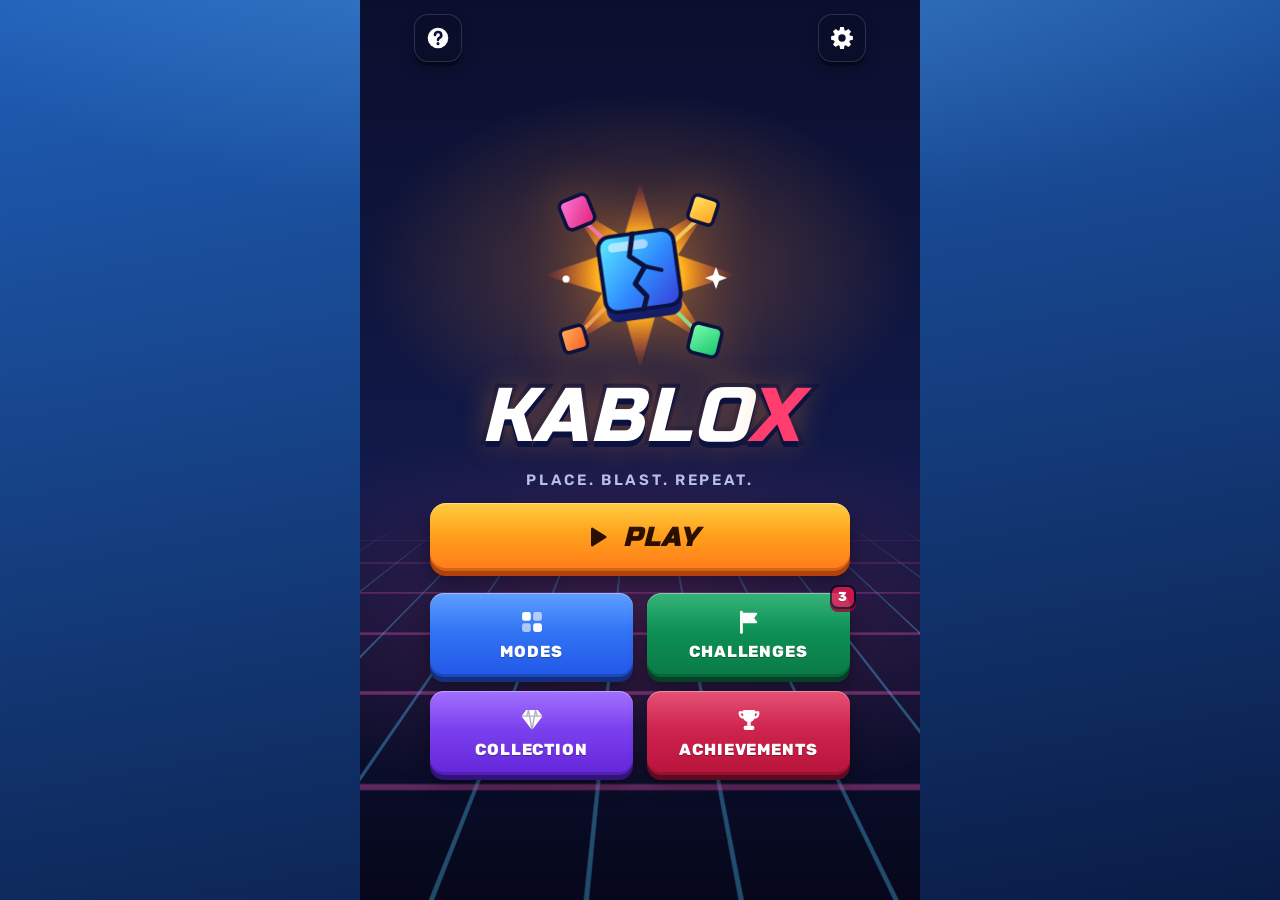
==== commit 2260f188: "Kablox 1.23.0" ====
--- a/index.html
+++ b/index.html
@@ -158,7 +158,7 @@
       <div class="theme-bar">
         <span class="lvl-chip" id="lvl-chip" aria-hidden="true"><b id="lvl-n">1</b><i id="lvl-m">×1</i></span>
         <div class="progress" aria-hidden="true"><div id="lvl-progress"></div></div>
-        <span id="lvl-pct" aria-hidden="true">0%</span>
+        <span id="lvl-pct" aria-hidden="true" hidden>0%</span>
         <span class="combo-chip" id="combo-chip" hidden aria-hidden="true"><b id="combo-x">×2</b><i></i><i></i><i></i></span>
       </div>
       <div class="sr-only" id="announcer" aria-live="polite" aria-atomic="true"></div>
@@ -185,6 +185,7 @@
   <canvas id="drag" hidden></canvas>
   <div id="toast" role="status" aria-live="polite"><svg id="toast-icon" width="34" height="34" aria-hidden="true"><use href="#i-trophy"/></svg><strong id="toast-title"></strong><span id="toast-text"></span></div>
   <div id="update-bar" hidden><span data-i18n>Nova versão disponível</span><button class="btn small primary" id="btn-update" data-i18n>Atualizar</button><button class="btn small" id="btn-update-later" data-i18n>Depois</button></div>
+  <div id="news-bar" class="float-bar" hidden><span data-i18n>✨ Versão nova!</span><button class="btn small primary" id="btn-news-show" data-i18n>Ver novidades</button><button class="btn small" id="btn-news-later" data-i18n>Agora não</button></div>
 
   <!-- PAUSA -->
   <div class="overlay" id="ov-pause" hidden>
@@ -204,27 +205,60 @@
   <div class="overlay" id="ov-settings" hidden>
     <div class="card scrollable" role="dialog" aria-modal="true" aria-labelledby="settings-title">
       <h2 id="settings-title" data-i18n>Configurações</h2>
-      <div class="row col">
-        <span id="lang-label" data-i18n>Idioma</span>
-        <div class="seg" role="radiogroup" aria-labelledby="lang-label">
-          <label><input type="radio" name="lang" value="en" id="set-lang-en" autocomplete="off"><span lang="en">English</span></label>
-          <label><input type="radio" name="lang" value="pt" id="set-lang-pt" autocomplete="off"><span lang="pt-BR">Português</span></label>
-        </div>
-      </div>
+      <h3 class="set-sec" data-i18n>🔊 Som</h3>
       <label class="row"><span data-i18n>Efeitos sonoros</span><input type="checkbox" class="switch" id="set-sound" autocomplete="off"></label>
       <label class="vol" for="set-sfx-vol"><span data-i18n>Volume dos efeitos</span><input type="range" id="set-sfx-vol" min="0" max="100" step="5" autocomplete="off"><output id="out-sfx-vol"></output></label>
       <label class="row"><span data-i18n>Música</span><input type="checkbox" class="switch" id="set-music" autocomplete="off"></label>
       <label class="vol" for="set-music-vol"><span data-i18n>Volume da música</span><input type="range" id="set-music-vol" min="0" max="100" step="5" autocomplete="off"><output id="out-music-vol"></output></label>
-      <label class="row" id="row-vibrate"><span data-i18n>Vibração</span><input type="checkbox" class="switch" id="set-vibrate" autocomplete="off"></label>
+      <h3 class="set-sec" id="sec-vibrate" data-i18n>📳 Vibração</h3>
+      <label class="row" id="row-vibrate"><span data-i18n>Vibrar</span><input type="checkbox" class="switch" id="set-vibrate" autocomplete="off"></label>
       <div class="row col" id="row-vibstrength">
-        <span id="vibstrength-label" data-i18n>Força da vibração</span>
+        <span id="vibstrength-label" class="sr-only" data-i18n>Força da vibração</span>
         <div class="seg" role="radiogroup" aria-labelledby="vibstrength-label">
           <label><input type="radio" name="vibStrength" value="light" id="set-vib-light" autocomplete="off"><span data-i18n>Leve</span></label>
           <label><input type="radio" name="vibStrength" value="normal" id="set-vib-normal" autocomplete="off"><span data-i18n>Normal</span></label>
           <label><input type="radio" name="vibStrength" value="strong" id="set-vib-strong" autocomplete="off"><span data-i18n>Forte</span></label>
         </div>
-      </div>
-      <label class="row"><span><span data-i18n>Símbolos nos blocos</span><small data-i18n>Formas além da cor</small></span><input type="checkbox" class="switch" id="set-symbols" autocomplete="off"></label>
+        <button class="btn" id="btn-vib-test" data-i18n>📳 Testar vibração</button>
+      </div>
+      <h3 class="set-sec" data-i18n>✨ Visual</h3>
+      <div class="row col">
+        <span id="preset-label"><span data-i18n>Efeitos</span><small data-i18n>Leves ou Mínimos deixam o jogo mais leve em celulares simples</small></span>
+        <div class="seg" role="radiogroup" aria-labelledby="preset-label">
+          <label><input type="radio" name="preset" value="full" id="set-preset-full" autocomplete="off"><span data-i18n>Completos</span></label>
+          <label><input type="radio" name="preset" value="light" id="set-preset-light" autocomplete="off"><span data-i18n>Leves</span></label>
+          <label><input type="radio" name="preset" value="min" id="set-preset-min" autocomplete="off"><span data-i18n>Mínimos</span></label>
+        </div>
+      </div>
+      <details class="more-opts" id="more-visual">
+        <summary data-i18n>Mais opções de visual</summary>
+        <div class="row col">
+          <span id="anim-label" data-i18n>Animações</span>
+          <div class="seg" role="radiogroup" aria-labelledby="anim-label">
+            <label><input type="radio" name="anim" value="full" id="set-anim-full" autocomplete="off"><span data-i18n>Completas</span></label>
+            <label><input type="radio" name="anim" value="reduced" id="set-anim-reduced" autocomplete="off"><span data-i18n>Reduzidas</span></label>
+            <label><input type="radio" name="anim" value="off" id="set-anim-off" autocomplete="off"><span data-i18n>Desligadas</span></label>
+          </div>
+        </div>
+        <div class="row col">
+          <span id="fx-label"><span data-i18n>Efeitos especiais</span><small data-i18n>Blocos e visual mudam só em conquistas: tabuleiro limpo, recorde, marcos, jogada épica, combo ×10</small></span>
+          <div class="seg" role="radiogroup" aria-labelledby="fx-label">
+            <label><input type="radio" name="fx" value="full" id="set-fx-full" autocomplete="off"><span data-i18n>Completos</span></label>
+            <label><input type="radio" name="fx" value="reduced" id="set-fx-reduced" autocomplete="off"><span data-i18n>Reduzidos</span></label>
+            <label><input type="radio" name="fx" value="off" id="set-fx-off" autocomplete="off"><span data-i18n>Desligados</span></label>
+          </div>
+        </div>
+        <label class="row"><span><span data-i18n>Partículas</span><small data-i18n>Fragmentos, faíscas e confete</small></span><input type="checkbox" class="switch" id="set-particles" autocomplete="off"></label>
+        <div class="row col">
+          <span id="quality-label" data-i18n>Qualidade gráfica</span>
+          <div class="seg" role="radiogroup" aria-labelledby="quality-label">
+            <label><input type="radio" name="quality" value="high" id="set-quality-high" autocomplete="off"><span data-i18n>Alta</span></label>
+            <label><input type="radio" name="quality" value="medium" id="set-quality-medium" autocomplete="off"><span data-i18n>Média</span></label>
+            <label><input type="radio" name="quality" value="low" id="set-quality-low" autocomplete="off"><span data-i18n>Baixa</span></label>
+          </div>
+        </div>
+      </details>
+      <h3 class="set-sec" data-i18n>🎮 Jogo</h3>
       <div class="row col">
         <span id="drag-label"><span data-i18n>Sensibilidade do arraste</span><small data-i18n>Quanto a peça anda em relação ao dedo</small></span>
         <div class="seg" role="radiogroup" aria-labelledby="drag-label">
@@ -233,39 +267,24 @@
           <label><input type="radio" name="dragSpeed" value="1.6" id="set-drag-16" autocomplete="off"><span data-i18n>Muito rápida</span></label>
         </div>
       </div>
-      <div class="row col">
-        <span id="anim-label" data-i18n>Animações</span>
-        <div class="seg" role="radiogroup" aria-labelledby="anim-label">
-          <label><input type="radio" name="anim" value="full" id="set-anim-full" autocomplete="off"><span data-i18n>Completas</span></label>
-          <label><input type="radio" name="anim" value="reduced" id="set-anim-reduced" autocomplete="off"><span data-i18n>Reduzidas</span></label>
-          <label><input type="radio" name="anim" value="off" id="set-anim-off" autocomplete="off"><span data-i18n>Desligadas</span></label>
-        </div>
-      </div>
-      <div class="row col">
-        <span id="fx-label"><span data-i18n>Efeitos especiais</span><small data-i18n>Blocos e visual mudam só em conquistas: tabuleiro limpo, recorde, marcos, jogada épica, combo ×10</small></span>
-        <div class="seg" role="radiogroup" aria-labelledby="fx-label">
-          <label><input type="radio" name="fx" value="full" id="set-fx-full" autocomplete="off"><span data-i18n>Completos</span></label>
-          <label><input type="radio" name="fx" value="reduced" id="set-fx-reduced" autocomplete="off"><span data-i18n>Reduzidos</span></label>
-          <label><input type="radio" name="fx" value="off" id="set-fx-off" autocomplete="off"><span data-i18n>Desligados</span></label>
-        </div>
-      </div>
-      <label class="row"><span><span data-i18n>Partículas</span><small data-i18n>Fragmentos, faíscas e confete</small></span><input type="checkbox" class="switch" id="set-particles" autocomplete="off"></label>
-      <div class="row col">
-        <span id="quality-label" data-i18n>Qualidade gráfica</span>
-        <div class="seg" role="radiogroup" aria-labelledby="quality-label">
-          <label><input type="radio" name="quality" value="high" id="set-quality-high" autocomplete="off"><span data-i18n>Alta</span></label>
-          <label><input type="radio" name="quality" value="medium" id="set-quality-medium" autocomplete="off"><span data-i18n>Média</span></label>
-          <label><input type="radio" name="quality" value="low" id="set-quality-low" autocomplete="off"><span data-i18n>Baixa</span></label>
-        </div>
-      </div>
+      <label class="row"><span><span data-i18n>Símbolos nos blocos</span><small data-i18n>Formas além da cor</small></span><input type="checkbox" class="switch" id="set-symbols" autocomplete="off"></label>
+      <h3 class="set-sec" data-i18n>💾 Progresso</h3>
       <div class="row col backup-row">
-        <span><span data-i18n>Seu progresso</span><small data-i18n>Vai trocar de celular? Copie o código, mande para você mesmo (WhatsApp, e-mail) e cole no aparelho novo.</small></span>
+        <span><span class="sr-only" data-i18n>Seu progresso</span><small data-i18n>Vai trocar de celular? Copie o código, mande para você mesmo (WhatsApp, e-mail) e cole no aparelho novo.</small></span>
         <div class="backup-btns">
           <button class="btn" id="btn-backup-copy" data-i18n>📋 Copiar meu progresso</button>
           <button class="btn" id="btn-backup-restore" data-i18n>📥 Restaurar progresso</button>
         </div>
       </div>
       <a class="btn feedback-link" href="opiniao.html" data-i18n>💬 Dar opinião sobre o jogo</a>
+      <h3 class="set-sec" data-i18n>🌐 Idioma</h3>
+      <div class="row col">
+        <span id="lang-label" class="sr-only" data-i18n>Idioma</span>
+        <div class="seg" role="radiogroup" aria-labelledby="lang-label">
+          <label><input type="radio" name="lang" value="en" id="set-lang-en" autocomplete="off"><span lang="en">English</span></label>
+          <label><input type="radio" name="lang" value="pt" id="set-lang-pt" autocomplete="off"><span lang="pt-BR">Português</span></label>
+        </div>
+      </div>
       <button class="btn primary" data-action="close-settings" data-i18n>Fechar</button>
       <p class="version">Kablox <span id="version"></span> · <span data-i18n>seus dados ficam só neste aparelho</span></p>
     </div>
@@ -288,6 +307,7 @@
   <script src="js/audio.js"></script>
   <script src="js/progress.js"></script>
   <script src="js/backup.js"></script>
+  <script src="js/news.js"></script>
   <script src="js/ui.js"></script>
   <script src="js/surprise.js"></script>
   <script src="js/app.js"></script>
--- a/css/style.css
+++ b/css/style.css
@@ -815,3 +815,32 @@
   background: rgba(0,0,0,.35); color: var(--card-text, #eef1ff); font: 600 13px/1.35 ui-monospace, Menlo, Consolas, monospace; word-break: break-all; resize: vertical; }
 .restore-msg { min-height: 1.3em; font-size: 14px; margin: 4px 0 8px; }
 .restore-msg.bad { color: #ff8fa6; } .restore-msg.good { color: #7ff0b0; }
+
+#btn-vib-test { margin-top: 8px; min-height: 42px; font-size: 14px; }
+
+/* v1.23: aviso "Versão nova! Ver novidades / Agora não" (mesmo jeito da barra de atualização) */
+#news-bar { position: fixed; left: 50%; bottom: calc(env(safe-area-inset-bottom) + 12px); transform: translateX(-50%); z-index: 80;
+  display: flex; gap: 8px; align-items: center; padding: 6px 6px 6px 14px; background: rgba(10,14,22,.94); border-radius: 16px;
+  color: #fff; font-weight: 700; font-size: 14px; box-shadow: 0 8px 24px rgba(0,0,0,.45); max-width: calc(100vw - 24px); }
+#news-bar .btn.small { min-height: 40px; white-space: nowrap; }
+.news-ver { margin: 12px 0 2px; font-weight: 800; color: var(--accent, #ffc21e); }
+
+/* v1.23: Configurações em seções */
+.set-sec { margin: 18px 0 4px; font-size: 13px; letter-spacing: .08em; text-transform: uppercase; color: var(--card-muted, #a9b1db); font-family: var(--font-fun); font-weight: 800; }
+.set-sec:first-of-type { margin-top: 6px; }
+.set-sec[hidden] { display: none; }
+.more-opts { margin: 4px 0 6px; border-radius: 12px; background: rgba(255,255,255,.04); padding: 2px 10px 6px; }
+.more-opts > summary { cursor: pointer; padding: 10px 0; font-weight: 800; color: var(--card-muted, #a9b1db); list-style: none; }
+.more-opts > summary::-webkit-details-marker { display: none; }
+.more-opts > summary::before { content: '▸ '; } .more-opts[open] > summary::before { content: '▾ '; }
+#ov-settings .row.col { gap: 6px; }
+#ov-settings .set-sec { margin-top: 14px; }
+
+/* v1.23: menos poluição na partida */
+.popup.pts-small { font-size: clamp(16px, 4.6vw, 20px); opacity: .95; }
+#lvl-pct[hidden], #lvl-m[hidden] { display: none !important; }
+#best-mini { opacity: .62; transition: opacity .3s, filter .3s; }
+#best-mini.text { opacity: 1; }
+#best-mini.near { opacity: 1; filter: drop-shadow(0 0 8px rgba(255,194,30,.7)); }
+#best-mini.near #best { color: var(--accent, #ffc21e); }
+.home-best[hidden] { display: none !important; }
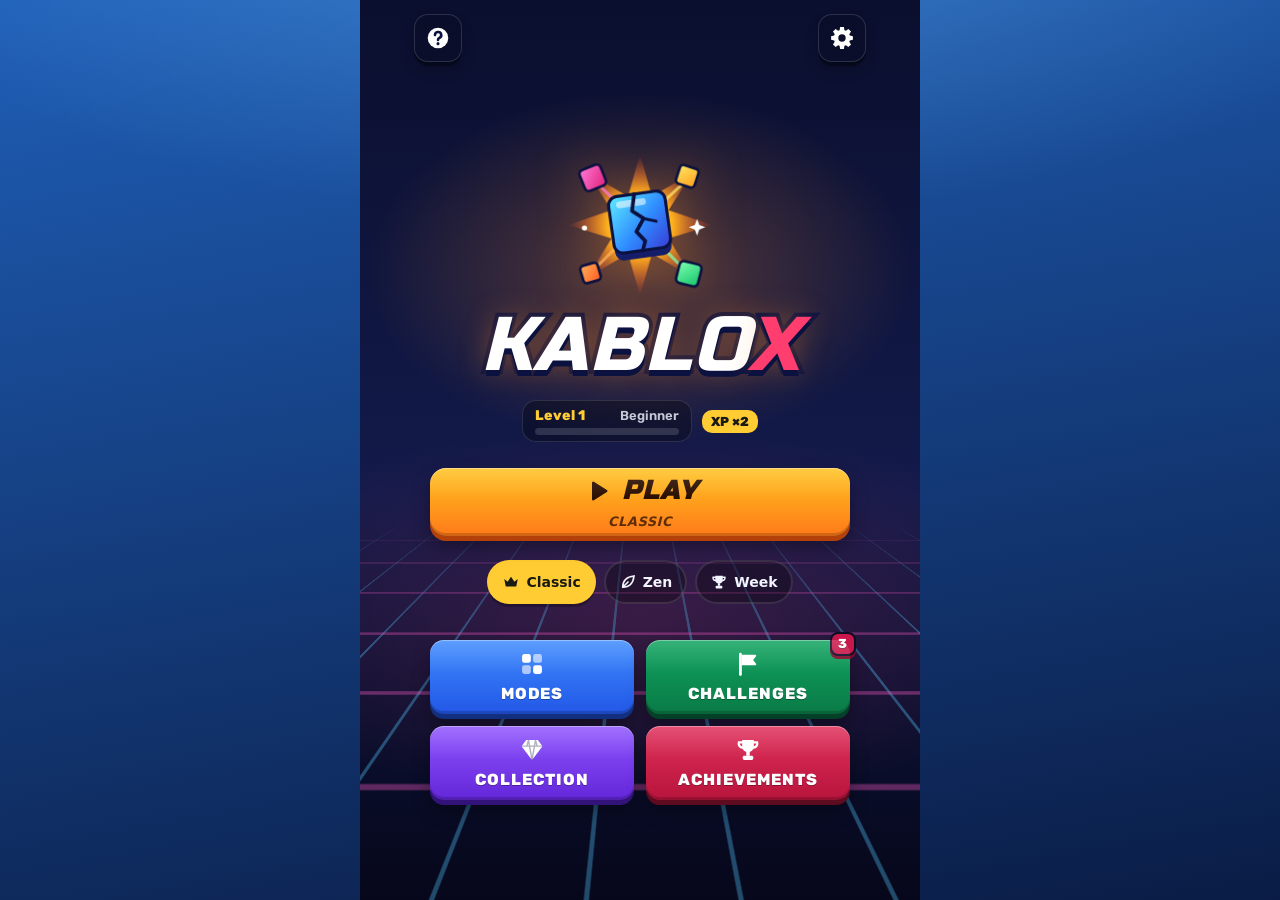
==== commit 37d05efe: "Kablox 1.24.0" ====
--- a/index.html
+++ b/index.html
@@ -23,6 +23,7 @@
 <body class="anim-full">
   <div class="bg-layer" id="bg-a"></div>
   <div class="bg-layer" id="bg-b"></div>
+  <div id="event-layer" aria-hidden="true" hidden><i class="moon"></i><i class="bat b1">🦇</i><i class="bat b2">🦇</i><i class="bat b3">🦇</i></div>
 
   <svg width="0" height="0" class="svg-defs" aria-hidden="true">
     <symbol id="i-grid" viewBox="0 0 24 24"><rect x="3.5" y="3.5" width="7.5" height="7.5" rx="2" fill="currentColor"/><rect x="13" y="3.5" width="7.5" height="7.5" rx="2" fill="currentColor" opacity=".6"/><rect x="3.5" y="13" width="7.5" height="7.5" rx="2" fill="currentColor" opacity=".6"/><rect x="13" y="13" width="7.5" height="7.5" rx="2" fill="currentColor"/></symbol>
@@ -100,8 +101,20 @@
         <svg class="emblem" viewBox="0 0 200 200" aria-hidden="true"><use href="#logo-emblem"/></svg>
         <h1 id="title" class="wordmark" aria-label="Kablox"><span aria-hidden="true">KABLO<b class="x">X</b></span></h1>
         <p class="tagline" data-i18n>Encaixe. Exploda. Repita.</p>
-        <button class="home-best" data-go="records"><svg width="20" height="20" aria-hidden="true"><use href="#i-crown"/></svg> <span data-i18n>Recorde</span> <strong id="home-best">0</strong><svg class="chev" width="14" height="14" aria-hidden="true"><use href="#i-back"/></svg><span class="sr-only" data-i18n>Recordes</span></button>
-        <button id="btn-play" class="bk bk-yellow bk-big play-btn"><svg width="30" height="30" aria-hidden="true"><use href="#i-play"/></svg><span data-i18n>Jogar</span></button>
+        <button class="home-best" data-go="records"><svg width="20" height="20" aria-hidden="true"><use href="#i-crown"/></svg> <span data-i18n>Recorde</span> <strong id="home-best">0</strong><span id="home-medal" class="home-medal" hidden></span><svg class="chev" width="14" height="14" aria-hidden="true"><use href="#i-back"/></svg><span class="sr-only" data-i18n>Recordes</span></button>
+        <div class="home-meta" id="home-meta">
+          <div class="lv-box"><span class="lv-n" id="home-lv">Nível 1</span><span class="lv-t" id="home-title">Iniciante</span><span class="lv-bar"><i id="home-xp"></i></span></div>
+          <span class="streak" id="home-streak" hidden>🔥 <b id="home-streak-n">0</b></span>
+          <span class="x2" id="home-x2" hidden data-i18n>XP ×2</span>
+        </div>
+        <div class="event-banner" id="event-banner" hidden><span id="event-title">🎃 Semana do Terror</span><button class="btn small primary" id="btn-event" data-i18n>Desafio do evento</button></div>
+        <button id="btn-play" class="bk bk-yellow bk-big play-btn"><svg width="30" height="30" aria-hidden="true"><use href="#i-play"/></svg><span data-i18n>Jogar</span><small id="play-mode"></small></button>
+        <div class="mode-pick" id="mode-pick" role="radiogroup" aria-label="Modo de jogo" data-i18n-aria>
+          <button data-mode="classic" role="radio" aria-checked="true"><svg aria-hidden="true"><use href="#i-crown"/></svg><span data-i18n>Clássico</span></button>
+          <button data-mode="zen" role="radio" aria-checked="false"><svg aria-hidden="true"><use href="#i-leaf"/></svg><span data-i18n>Zen</span></button>
+          <button data-mode="weekly" role="radio" aria-checked="false"><svg aria-hidden="true"><use href="#i-trophy"/></svg><span data-i18n>Semana</span></button>
+          <button data-mode="event" role="radio" aria-checked="false" hidden><span aria-hidden="true">🎃</span><span data-i18n>Evento</span></button>
+        </div>
         <nav class="home-grid" aria-label="Menu principal" data-i18n-aria>
           <button class="bk bk-blue tile" data-go="modes"><svg aria-hidden="true"><use href="#i-grid"/></svg><span data-i18n>Modos</span></button>
           <button class="bk bk-green tile" data-go="challenges"><svg aria-hidden="true"><use href="#i-flag"/></svg><span data-i18n>Desafios</span><em class="tile-badge" id="badge-missions" aria-hidden="true" hidden></em></button>
@@ -196,6 +209,7 @@
         <button class="btn primary" data-action="resume" data-i18n>Continuar</button>
         <button class="btn" id="btn-restart" data-i18n>Recomeçar</button>
         <button class="btn" data-action="settings" data-i18n>Configurações</button>
+        <button class="btn" id="btn-bug-pause" data-i18n>🐞 Achei um bug</button>
         <button class="btn ghost-dark" data-action="home">Sair (a partida fica salva)</button>
       </div>
     </div>
@@ -277,6 +291,7 @@
         </div>
       </div>
       <a class="btn feedback-link" href="opiniao.html" data-i18n>💬 Dar opinião sobre o jogo</a>
+      <button class="btn feedback-link" id="btn-bug" data-i18n>🐞 Achei um bug</button>
       <h3 class="set-sec" data-i18n>🌐 Idioma</h3>
       <div class="row col">
         <span id="lang-label" class="sr-only" data-i18n>Idioma</span>
@@ -306,6 +321,9 @@
   <script src="js/fx.js"></script>
   <script src="js/audio.js"></script>
   <script src="js/progress.js"></script>
+  <script src="js/season.js"></script>
+  <script src="js/weekly.js"></script>
+  <script src="js/events.js"></script>
   <script src="js/backup.js"></script>
   <script src="js/news.js"></script>
   <script src="js/ui.js"></script>
--- a/css/style.css
+++ b/css/style.css
@@ -134,7 +134,7 @@
 /* ---------- Tabuleiro ---------- */
 .board-wrap { flex: 1; min-height: 0; position: relative; }
 #board-box { position: absolute; left: 50%; top: 50%; transform: translate(-50%, -50%); }
-#board { display: block; border-radius: 18px; box-shadow: 0 14px 34px rgba(0,0,0,.38), 0 0 0 1px rgba(255,255,255,.06); }
+#board { display: block; border-radius: 18px; box-shadow: 0 14px 34px rgba(0,0,0,.38), 0 0 0 2px rgba(255,255,255,.16); } /* v1.24: borda do tabuleiro sempre visível */
 #fx { position: absolute; inset: 0; pointer-events: none; overflow: visible; }
 #board-box.shake { animation: boardShake .32s ease-out; }
 #board-box.shake-big { animation: boardShake .55s ease-out; }
@@ -822,7 +822,7 @@
 #news-bar { position: fixed; left: 50%; bottom: calc(env(safe-area-inset-bottom) + 12px); transform: translateX(-50%); z-index: 80;
   display: flex; gap: 8px; align-items: center; padding: 6px 6px 6px 14px; background: rgba(10,14,22,.94); border-radius: 16px;
   color: #fff; font-weight: 700; font-size: 14px; box-shadow: 0 8px 24px rgba(0,0,0,.45); max-width: calc(100vw - 24px); }
-#news-bar .btn.small { min-height: 40px; white-space: nowrap; }
+#news-bar .btn.small { min-height: 44px; white-space: nowrap; }
 .news-ver { margin: 12px 0 2px; font-weight: 800; color: var(--accent, #ffc21e); }
 
 /* v1.23: Configurações em seções */
@@ -844,3 +844,130 @@
 #best-mini.near { opacity: 1; filter: drop-shadow(0 0 8px rgba(255,194,30,.7)); }
 #best-mini.near #best { color: var(--accent, #ffc21e); }
 .home-best[hidden] { display: none !important; }
+
+/* v1.24 — temporada, medalhas, nível do jogador e sequência de dias */
+.home-medal { font-size: 20px; line-height: 1; }
+.home-meta { display: flex; align-items: center; justify-content: center; gap: 10px; flex-wrap: wrap; margin: 2px 0 12px; }
+.home-meta .lv-box { display: grid; grid-template-columns: auto 1fr; align-items: center; column-gap: 8px; row-gap: 4px; min-width: 170px;
+  background: var(--panel); border: 1px solid var(--panel-edge); border-radius: 14px; padding: 6px 12px; }
+.home-meta .lv-n { font-weight: 800; color: var(--accent); font-size: 14px; }
+.home-meta .lv-t { color: var(--muted); font-size: 13px; text-align: right; }
+.home-meta .lv-bar, .xp-bar { grid-column: 1 / -1; height: 7px; border-radius: 6px; background: rgba(255,255,255,.14); overflow: hidden; display: block; }
+.home-meta .lv-bar i, .xp-bar i { display: block; height: 100%; width: 0; border-radius: 6px; background: linear-gradient(90deg, var(--accent), #ffe58a); }
+.xp-bar i { transition: width .9s cubic-bezier(.2,.8,.2,1); }
+.home-meta .streak { background: var(--panel); border: 1px solid var(--panel-edge); border-radius: 14px; padding: 6px 12px; font-size: 16px; }
+.home-meta .streak b { font-variant-numeric: tabular-nums; }
+.home-meta .x2 { background: var(--accent); color: var(--accent-ink); border-radius: 10px; padding: 4px 9px; font-weight: 800; font-size: 13px; }
+.medal-row { display: flex; flex-direction: column; align-items: center; gap: 2px; margin: 4px 0 8px; }
+.medal-row .medal-ic { font-size: 44px; line-height: 1.1; }
+.anim-full .medal-row .medal-ic { animation: medal-pop .7s cubic-bezier(.2,1.6,.4,1) .3s both; }
+.medal-row strong { font-size: 17px; }
+.medal-row small { opacity: .75; font-size: 13px; }
+@keyframes medal-pop { from { transform: scale(.2) rotate(-20deg); opacity: 0; } to { transform: none; opacity: 1; } }
+.xp-box { display: grid; gap: 6px; margin: 4px 0 10px; padding: 10px 12px; border-radius: 14px; background: rgba(127,127,127,.12); text-align: left; }
+.xp-box .xp-top { display: flex; justify-content: space-between; align-items: baseline; gap: 8px; }
+.xp-box .xp-gain { font-size: 18px; }
+.xp-box.up .xp-lv { color: #e0a800; font-weight: 800; }
+.xp-box .xp-bar { background: rgba(127,127,127,.25); }
+.xp-box small { font-size: 12.5px; }
+@media (prefers-reduced-motion: reduce) { .xp-bar i { transition: none; } .anim-full .medal-row .medal-ic { animation: none; } }
+/* v1.24: momento épico (câmera lenta) e fogo do combo ×10 */
+#board-box.epic { animation: epicZoom .9s cubic-bezier(.2,.8,.2,1); }
+@keyframes epicZoom { 0% { transform: translate(-50%, -50%) scale(1); } 25% { transform: translate(-50%, -50%) scale(1.045); } 100% { transform: translate(-50%, -50%) scale(1); } }
+body:not(.anim-full) #board-box.epic { animation: none; }
+#board.on-fire { box-shadow: 0 14px 34px rgba(0,0,0,.38), 0 0 0 3px rgba(255,140,30,.85), 0 0 30px rgba(255,110,20,.6); }
+body.anim-full #board.on-fire { animation: firePulse .5s ease-in-out infinite alternate; }
+@keyframes firePulse { to { box-shadow: 0 14px 34px rgba(0,0,0,.38), 0 0 0 3px rgba(255,200,60,.9), 0 0 44px rgba(255,140,30,.75); } }
+.popup.big.clear { text-align: center; line-height: 1.05; }
+.popup.big.clear small { display: block; font-size: .6em; }
+.bug-info { font-size: 12px; opacity: .7; word-break: break-word; margin: 4px 0; }
+#bug-text, #nick-input, #friend-code { width: 100%; }
+#bug-text, #friend-code, #nick-input { margin: 10px 0 4px; padding: 10px 12px; border-radius: 12px; border: 1px solid var(--card-line, rgba(255,255,255,.15));
+  background: rgba(0,0,0,.35); color: var(--card-text, #eef1ff); font: 600 15px/1.35 var(--font); }
+#bug-text, #friend-code { min-height: 110px; resize: vertical; }
+#friend-code { font: 600 13px/1.35 ui-monospace, Menlo, Consolas, monospace; word-break: break-all; }
+#nick-input { min-height: 48px; font-size: 18px; }
+/* v1.24: balões de dica das novidades */
+.tip-bubble { position: fixed; z-index: 60; max-width: min(320px, calc(100vw - 24px)); background: #fff7d6; color: #2a2108; border-radius: 16px;
+  padding: 12px 14px; box-shadow: 0 10px 30px rgba(0,0,0,.45); display: grid; gap: 8px; font-size: 15px; line-height: 1.35; }
+.tip-bubble p { margin: 0; }
+.tip-bubble .btn { justify-self: end; min-height: 40px; }
+.tip-bubble::after { content: ""; position: absolute; left: var(--ax, 50%); width: 14px; height: 14px; background: #fff7d6; transform: translateX(-50%) rotate(45deg); }
+.tip-bubble.down::after { top: -6px; } .tip-bubble.up::after { bottom: -6px; }
+body.anim-full .tip-bubble { animation: tipIn .35s cubic-bezier(.2,1.4,.4,1); }
+@keyframes tipIn { from { opacity: 0; transform: scale(.9); } }
+.chest-row { display: grid; justify-items: center; gap: 2px; margin: 0 0 10px; padding: 10px; border-radius: 14px; background: rgba(255,200,60,.14); }
+.chest-row .chest-ic { font-size: 36px; line-height: 1.1; }
+body.anim-full .chest-row .chest-ic { animation: medal-pop .7s cubic-bezier(.2,1.6,.4,1) .5s both; }
+.chest-row.big { background: rgba(255,200,60,.28); }
+.chest-row small { opacity: .75; font-size: 12.5px; }
+/* v1.24: Semana do Terror — lua, morcegos e tom roxo/laranja (some sozinho depois do evento) */
+#event-layer { position: fixed; inset: 0; pointer-events: none; overflow: hidden; z-index: 0; }
+#event-layer .moon { position: absolute; top: 34%; right: 5%; width: 58px; height: 58px; border-radius: 50%;
+  background: radial-gradient(circle at 38% 38%, #fff7d6, #ffd98a 55%, #f0a43a); box-shadow: 0 0 34px 10px rgba(255,190,90,.3); opacity: .7; }
+#event-layer .bat { position: absolute; font-style: normal; font-size: 26px; opacity: .8; filter: drop-shadow(0 2px 4px rgba(0,0,0,.5)); }
+#event-layer .b1 { top: 14%; left: -40px; animation: batFly 13s linear infinite; }
+#event-layer .b2 { top: 26%; left: -40px; font-size: 20px; animation: batFly 17s linear 4s infinite; }
+#event-layer .b3 { top: 8%; left: -40px; font-size: 16px; animation: batFly 21s linear 9s infinite; }
+@keyframes batFly { 0% { transform: translate(0, 0); } 25% { transform: translate(28vw, 30px); } 50% { transform: translate(56vw, -10px); } 75% { transform: translate(84vw, 25px); } 100% { transform: translate(115vw, 0); } }
+body:not(.anim-full) #event-layer .bat { animation: none; display: none; }
+body.ev-terror .bg-layer.on { filter: hue-rotate(-25deg) saturate(1.15); }
+#app { z-index: 1; }
+.event-banner { display: flex; align-items: center; justify-content: space-between; gap: 10px; width: 100%; max-width: 420px; margin: 0 auto 12px;
+  padding: 8px 10px 8px 14px; border-radius: 14px; background: linear-gradient(90deg, rgba(120,40,160,.55), rgba(255,120,20,.45)); border: 1px solid rgba(255,170,60,.5); font-weight: 800; }
+.event-banner .btn { min-height: 44px; white-space: nowrap; }
+/* v1.24: com a linha de nível e o banner do evento, telas baixas ficam mais compactas */
+@media (max-height: 700px) {
+  .home-meta { margin: 0 0 8px; } .home-meta .lv-box { padding: 4px 10px; }
+  .event-banner { padding: 4px 6px 4px 10px; margin-bottom: 8px; font-size: 13px; } .event-banner .btn { min-height: 40px; }
+}
+@media (max-height: 600px) {
+  .emblem { width: 72px; margin-bottom: -2px; }
+  .home-best { margin: 2px 0; }
+  .home-meta .lv-t { display: none; } .home-meta .lv-box { min-width: 120px; }
+}
+/* v1.24: escolha de modo na tela inicial */
+.play-btn small { display: block; font-family: var(--font); font-size: 13px; font-weight: 800; letter-spacing: .04em; opacity: .75; text-transform: uppercase; }
+.play-btn small:empty { display: none; }
+#btn-play { display: grid; grid-template-columns: auto auto; justify-content: center; align-items: center; column-gap: 10px; row-gap: 0; }
+#btn-play small { grid-column: 1 / -1; text-align: center; margin-top: -4px; }
+.mode-pick { display: flex; gap: 8px; justify-content: center; margin: 10px 0 14px; flex-wrap: wrap; }
+.mode-pick button { display: inline-flex; align-items: center; gap: 6px; min-height: 44px; padding: 6px 13px; border-radius: 999px; font: 800 14px/1 var(--font);
+  color: var(--text); background: var(--panel); border: 2px solid var(--panel-edge); cursor: pointer; }
+.mode-pick button svg { width: 18px; height: 18px; }
+.mode-pick button.on { background: var(--accent); color: var(--accent-ink); border-color: transparent; box-shadow: 0 3px 0 rgba(0,0,0,.25); }
+.mode-pick button:focus-visible { outline: 3px solid var(--accent); outline-offset: 2px; }
+@media (max-height: 700px) { .mode-pick { margin: 6px 0 8px; } .mode-pick button { min-height: 40px; padding: 4px 11px; font-size: 13px; } }
+/* v1.24: tela de Modos com cartões coloridos */
+.mode-card { position: relative; overflow: hidden; border: 0; flex-shrink: 0; }
+.mode-card .mode-head svg { width: 34px; height: 34px; flex: none; }
+.mode-card .mode-emoji { font-size: 32px; line-height: 1; }
+.mode-card::before { content: ""; position: absolute; inset: 0 0 auto 0; height: 6px; background: var(--mc, var(--accent)); }
+.mc-classic { --mc: linear-gradient(90deg, #ffcf3a, #ff8a1e); } .mc-zen { --mc: linear-gradient(90deg, #5fe0b0, #3aa7ff); }
+.mc-weekly { --mc: linear-gradient(90deg, #b07bff, #ff6fc0); } .mc-challenge { --mc: linear-gradient(90deg, #36d27a, #1f9f5a); }
+.mc-event { --mc: linear-gradient(90deg, #8b3dff, #ff8a1e); background-image: linear-gradient(135deg, rgba(139,61,255,.22), rgba(255,138,30,.18)); }
+.mode-card .mode-head svg { color: #ffd34a; } .mc-zen .mode-head svg { color: #5fe0b0; } .mc-weekly .mode-head svg { color: #d39bff; } .mc-challenge .mode-head svg { color: #36d27a; }
+.mode-rules summary { cursor: pointer; font-weight: 800; opacity: .8; min-height: 32px; display: flex; align-items: center; }
+.mode-rules[open] summary { margin-bottom: 4px; }
+.mode-rules summary::after { content: " ▾"; } .mode-rules[open] summary::after { content: " ▴"; } .mode-rules summary::-webkit-details-marker { display: none; } .mode-rules summary { list-style: none; }
+@media (max-height: 600px) {
+  .emblem { display: none; }
+  .mode-pick { margin: 4px 0 6px; } .mode-pick button { min-height: 38px; }
+  .event-banner { margin-bottom: 6px; }
+}
+@media (max-width: 360px) { .mode-pick { gap: 6px; flex-wrap: nowrap; } .mode-pick button { padding: 4px 10px; font-size: 13px; gap: 4px; } .mode-pick button svg { width: 15px; height: 15px; } }
+/* v1.24 (dono: "a pessoa não quer arrastar a tela para baixo"): a tela inicial inteira cabe sem rolar */
+@media (max-height: 940px) {
+  .tagline { display: none; }
+  .emblem { width: min(38vw, 150px, 17vh); margin-bottom: -6px; }
+  .home-grid { gap: 12px; }
+  .home-grid .tile { min-height: 74px; }
+}
+@media (max-height: 780px) {
+  .emblem { width: min(28vw, 100px); }
+  .wordmark { font-size: clamp(40px, 12vw, 54px); }
+  .home-meta { margin-bottom: 6px; }
+  .home-grid .tile { min-height: 62px; font-size: 14px; }
+  .home-grid .tile svg { width: 22px; height: 22px; }
+  .bk-big.play-btn { min-height: 60px; }
+}
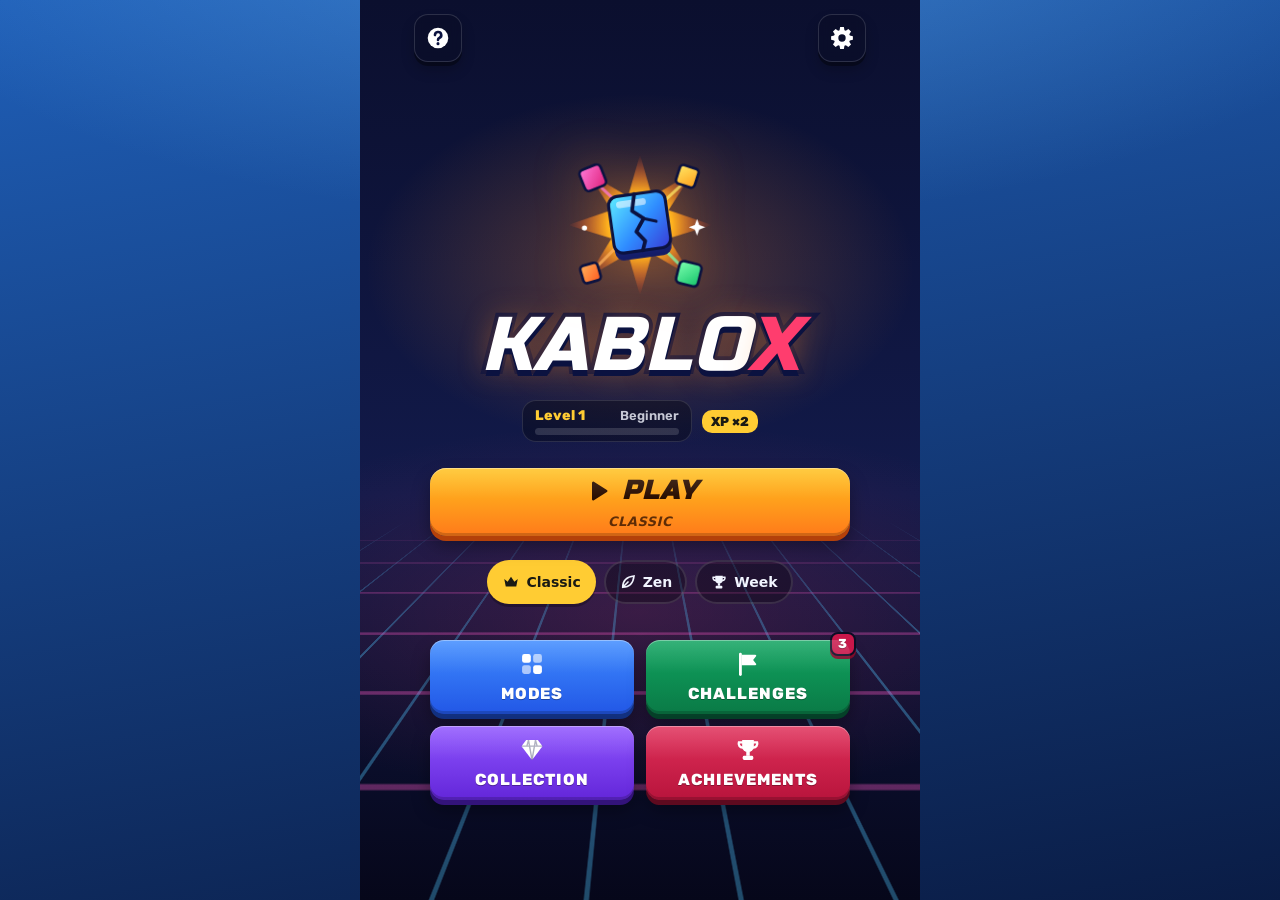
==== commit 5e23bc7d: "Kablox 1.25.0" ====
--- a/index.html
+++ b/index.html
@@ -324,6 +324,8 @@
   <script src="js/season.js"></script>
   <script src="js/weekly.js"></script>
   <script src="js/events.js"></script>
+  <script src="js/halloween-art.js"></script>
+  <script src="js/normal-art.js"></script>
   <script src="js/backup.js"></script>
   <script src="js/news.js"></script>
   <script src="js/ui.js"></script>
--- a/css/style.css
+++ b/css/style.css
@@ -237,6 +237,11 @@
 #toast strong { color: var(--accent); font-size: 17px; }
 #toast span { font-size: 14px; opacity: .9; }
 body.anim-off #toast { transition: none; }
+/* v1.25: na partida o aviso fica compacto, numa linha só, e nunca entra no tabuleiro */
+#toast.ingame { padding: 7px 14px; border-radius: 14px; min-width: 0; max-width: min(92vw, 420px); }
+#toast.ingame strong { font-size: 15px; }
+#toast.ingame span { font-size: 12.5px; }
+#toast.ingame span:empty { display: none; }
 
 #update-bar {
   position: fixed; left: 50%; bottom: calc(env(safe-area-inset-bottom) + 12px); transform: translateX(-50%);
@@ -778,11 +783,24 @@
    v1.17 — Aventura (gemas, capítulos), reviver, borda de combo e alerta de perigo
    ====================================================================== */
 #board { transition: box-shadow .35s ease; }
-#board.combo-1 { box-shadow: 0 14px 34px rgba(0,0,0,.38), 0 0 0 2px rgba(255,194,30,.55), 0 0 18px rgba(255,194,30,.35); }
-#board.combo-2 { box-shadow: 0 14px 34px rgba(0,0,0,.38), 0 0 0 3px rgba(255,122,26,.8), 0 0 26px rgba(255,122,26,.5); }
-#board.combo-3 { box-shadow: 0 14px 34px rgba(0,0,0,.38), 0 0 0 3px rgba(255,61,110,.9), 0 0 34px rgba(255,61,110,.6), 0 0 60px rgba(155,92,255,.35); }
-body.anim-full #board.combo-2, body.anim-full #board.combo-3 { animation: comboRing 1.6s ease-in-out infinite; }
+/* v1.25: moldura de combo na cor do visual (--frame-rgb), 5 níveis; some e aparece suave; falta 1 peça = apaga devagar */
+#board { --frame-rgb: 242,201,76; transition: box-shadow .8s ease, filter .8s ease; }
+#board.combo-a { box-shadow: 0 14px 34px rgba(0,0,0,.38), 0 0 0 1px rgba(var(--frame-rgb),.35), 0 0 12px rgba(var(--frame-rgb),.22); }
+#board.combo-b { box-shadow: 0 14px 34px rgba(0,0,0,.38), 0 0 0 2px rgba(var(--frame-rgb),.5), 0 0 18px rgba(var(--frame-rgb),.32); }
+#board.combo-c { box-shadow: 0 14px 34px rgba(0,0,0,.38), 0 0 0 3px rgba(var(--frame-rgb),.75), 0 0 26px rgba(var(--frame-rgb),.45); }
+#board.combo-d { box-shadow: 0 14px 34px rgba(0,0,0,.38), 0 0 0 3px rgba(var(--frame-rgb),.85), 0 0 30px rgba(var(--frame-rgb),.55), 0 0 56px rgba(var(--frame-rgb),.25); }
+#board.combo-e { box-shadow: 0 14px 34px rgba(0,0,0,.38), 0 0 0 3px rgba(var(--frame-rgb),.9), 0 0 34px rgba(var(--frame-rgb),.6); }
+body.anim-full #board.combo-c { animation: comboRing 1.8s ease-in-out infinite; }
+body.anim-full #board.combo-d { animation: comboWave 1.4s ease-in-out infinite; }
+@keyframes comboWave { 50% { box-shadow: 0 14px 34px rgba(0,0,0,.38), 0 0 0 3px rgba(var(--frame-rgb),.95), 0 0 40px rgba(var(--frame-rgb),.65), 0 0 80px rgba(var(--frame-rgb),.32); } }
+#board.fading { transition-duration: 2.4s; }
+#board.fading.combo-a, #board.fading.combo-b, #board.fading.combo-c, #board.fading.combo-d { animation: none; box-shadow: 0 14px 34px rgba(0,0,0,.38), 0 0 0 1px rgba(var(--frame-rgb),.28), 0 0 10px rgba(var(--frame-rgb),.16); }
 @keyframes comboRing { 50% { filter: brightness(1.06); } }
+/* v1.25: moldura assombrada no evento — laranja por dentro, roxo por fora */
+#board.haunt.combo-b { box-shadow: 0 14px 34px rgba(0,0,0,.38), 0 0 0 2px rgba(255,122,26,.55), 0 0 20px rgba(150,70,255,.4); }
+#board.haunt.combo-c { box-shadow: 0 14px 34px rgba(0,0,0,.38), 0 0 0 3px rgba(255,122,26,.8), 0 0 26px rgba(150,70,255,.55); }
+#board.haunt.combo-d { box-shadow: 0 14px 34px rgba(0,0,0,.38), 0 0 0 3px rgba(255,122,26,.9), 0 0 30px rgba(150,70,255,.6), 0 0 60px rgba(150,70,255,.3); }
+#board.haunt.combo-e { box-shadow: 0 14px 34px rgba(0,0,0,.38), 0 0 0 3px rgba(255,122,26,.95), 0 0 36px rgba(150,70,255,.7); }
 #board.danger { box-shadow: 0 14px 34px rgba(0,0,0,.38), 0 0 0 3px rgba(255,60,60,.75), 0 0 26px rgba(255,40,40,.45); }
 body:not(.anim-off) #board.danger { animation: dangerPulse 1.8s ease-in-out infinite; }
 @keyframes dangerPulse { 50% { box-shadow: 0 14px 34px rgba(0,0,0,.38), 0 0 0 3px rgba(255,60,60,.4), 0 0 14px rgba(255,40,40,.2); } }
@@ -971,3 +989,7 @@
   .home-grid .tile svg { width: 22px; height: 22px; }
   .bk-big.play-btn { min-height: 60px; }
 }
+
+/* v1.25: álbum do evento */
+.ev-badge { font-weight: 800; }
+.ev-badge.got { color: #ffb347; }
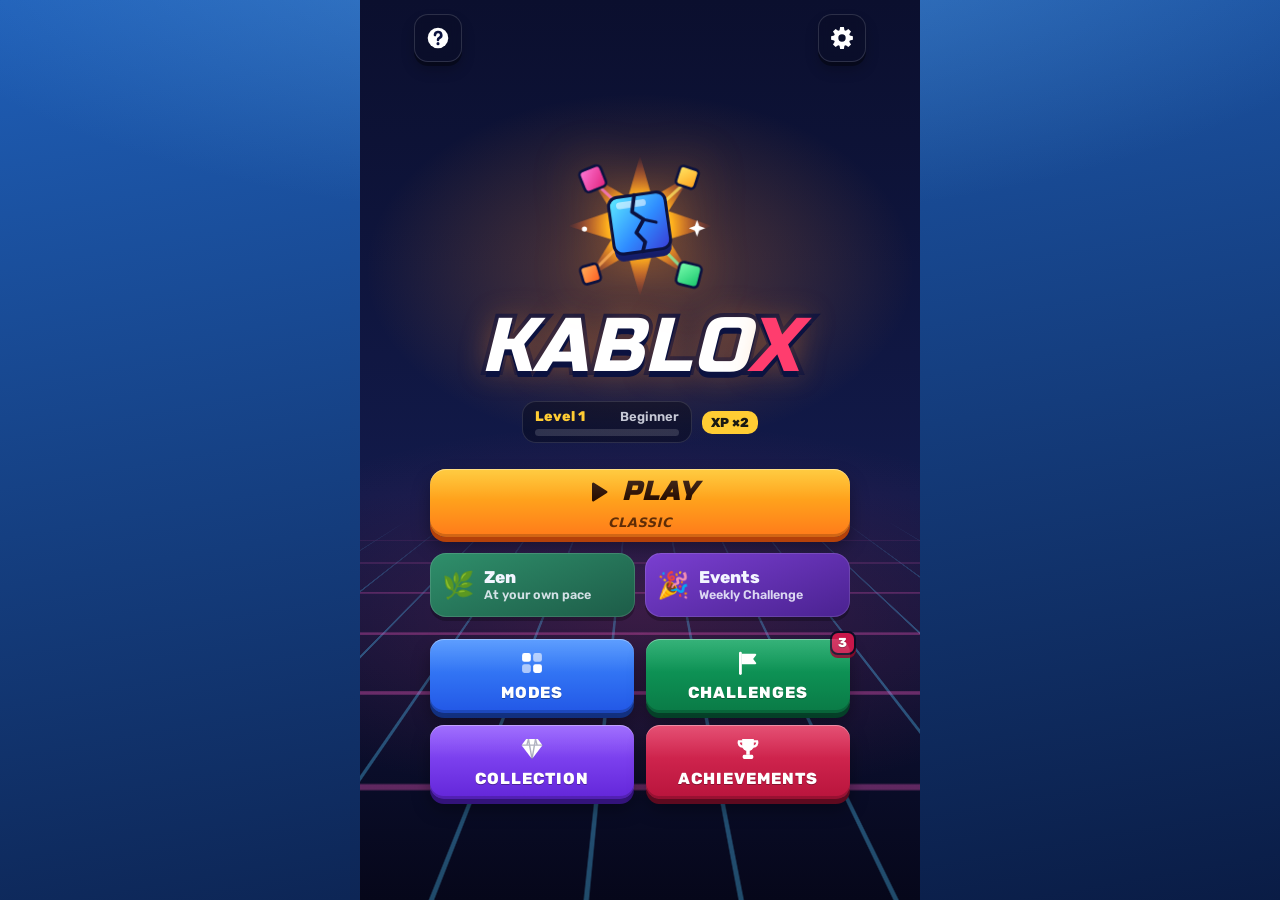
==== commit 529169b3: "Kablox 1.26.0" ====
--- a/index.html
+++ b/index.html
@@ -107,13 +107,10 @@
           <span class="streak" id="home-streak" hidden>🔥 <b id="home-streak-n">0</b></span>
           <span class="x2" id="home-x2" hidden data-i18n>XP ×2</span>
         </div>
-        <div class="event-banner" id="event-banner" hidden><span id="event-title">🎃 Semana do Terror</span><button class="btn small primary" id="btn-event" data-i18n>Desafio do evento</button></div>
         <button id="btn-play" class="bk bk-yellow bk-big play-btn"><svg width="30" height="30" aria-hidden="true"><use href="#i-play"/></svg><span data-i18n>Jogar</span><small id="play-mode"></small></button>
-        <div class="mode-pick" id="mode-pick" role="radiogroup" aria-label="Modo de jogo" data-i18n-aria>
-          <button data-mode="classic" role="radio" aria-checked="true"><svg aria-hidden="true"><use href="#i-crown"/></svg><span data-i18n>Clássico</span></button>
-          <button data-mode="zen" role="radio" aria-checked="false"><svg aria-hidden="true"><use href="#i-leaf"/></svg><span data-i18n>Zen</span></button>
-          <button data-mode="weekly" role="radio" aria-checked="false"><svg aria-hidden="true"><use href="#i-trophy"/></svg><span data-i18n>Semana</span></button>
-          <button data-mode="event" role="radio" aria-checked="false" hidden><span aria-hidden="true">🎃</span><span data-i18n>Evento</span></button>
+        <div class="mode-cards"><!-- v1.26 (dono): três modos — Clássico (botão grande), Zen e Eventos -->
+          <button class="mode-card-btn zen" id="btn-zen"><span class="mc-ico" aria-hidden="true">🌿</span><span class="mc-txt"><strong data-i18n>Zen</strong><small id="zen-sub" data-i18n>No seu ritmo</small></span></button>
+          <button class="mode-card-btn events" id="btn-events" data-go="events"><span class="mc-ico" id="events-ico" aria-hidden="true">🎉</span><span class="mc-txt"><strong data-i18n>Eventos</strong><small id="events-sub"></small></span><em class="tile-badge" id="badge-events" hidden data-i18n>NOVO</em></button>
         </div>
         <nav class="home-grid" aria-label="Menu principal" data-i18n-aria>
           <button class="bk bk-blue tile" data-go="modes"><svg aria-hidden="true"><use href="#i-grid"/></svg><span data-i18n>Modos</span></button>
@@ -128,6 +125,10 @@
     <section id="screen-modes" class="screen menu" aria-labelledby="t-modes">
       <header class="menu-head"><button class="icon-btn" data-back aria-label="Voltar" data-i18n-aria><svg width="24" height="24"><use href="#i-back"/></svg></button><h2 id="t-modes" data-i18n>Modos de jogo</h2></header>
       <div class="menu-body scrollable" id="body-modes"></div>
+    </section>
+    <section id="screen-events" class="screen menu" aria-labelledby="t-ev">
+      <header class="menu-head"><button class="icon-btn" data-back aria-label="Voltar" data-i18n-aria><svg width="24" height="24"><use href="#i-back"/></svg></button><h2 id="t-ev" data-i18n>Eventos</h2></header>
+      <div class="menu-body scrollable" id="body-events"></div>
     </section>
     <section id="screen-challenges" class="screen menu" aria-labelledby="t-ch">
       <header class="menu-head"><button class="icon-btn" data-back aria-label="Voltar" data-i18n-aria><svg width="24" height="24"><use href="#i-back"/></svg></button><h2 id="t-ch" data-i18n>Desafios</h2></header>
@@ -163,6 +164,10 @@
         <button class="icon-btn" id="btn-settings" aria-label="Configurações" data-i18n-aria><svg width="24" height="24" aria-hidden="true"><use href="#i-gear"/></svg></button>
       </header>
       <div class="score-big"><span class="sr-only" data-i18n>Pontos</span><span id="score">0</span></div>
+      <div class="zen-bar" id="zen-bar" hidden>
+        <canvas id="zen-garden" aria-label="Seu jardim" data-i18n-aria></canvas>
+        <canvas id="zen-art" aria-label="Quadro sendo pintado pelas linhas" data-i18n-aria></canvas>
+      </div>
       <div class="goal-bar" id="goal-bar" hidden>
         <span id="goal-text"></span>
         <div class="progress" aria-hidden="true"><div id="goal-progress"></div></div>
@@ -186,6 +191,12 @@
           <div id="fx"></div>
         </div>
       </main>
+      <div class="helpers" id="helpers" role="toolbar" aria-label="Ajudas" data-i18n-aria hidden>
+        <button class="helper" data-h="hammer" aria-label="Martelo: quebra 1 bloco" data-i18n-aria><span aria-hidden="true">🔨</span><b>0</b></button>
+        <button class="helper" data-h="rotate" aria-label="Girar: gira 1 peça" data-i18n-aria><span aria-hidden="true">🔄</span><b>0</b></button>
+        <button class="helper" data-h="hint" aria-label="Dica: mostra uma boa jogada" data-i18n-aria><span aria-hidden="true">💡</span><b>0</b></button>
+        <button class="helper zen-only" data-z="swap" aria-label="Trocar peças (à vontade no Zen)" data-i18n-aria hidden><span aria-hidden="true">🔀</span><b>∞</b></button>
+      </div>
       <div class="tray" id="tray" aria-label="Peças disponíveis" data-i18n-aria>
         <div class="slot" data-i="0" tabindex="0" role="button"><canvas></canvas></div>
         <div class="slot" data-i="1" tabindex="0" role="button"><canvas></canvas></div>
@@ -309,6 +320,9 @@
   <div class="overlay" id="ov-over" hidden>
     <div class="card center scrollable" role="dialog" aria-modal="true" aria-labelledby="over-title" id="over-card"></div>
   </div>
+  <div class="overlay legend-ov" id="ov-legend" hidden>
+    <div class="card center" role="dialog" aria-modal="true" aria-labelledby="legend-title" id="legend-card"></div>
+  </div>
   <div class="overlay" id="ov-dialog" hidden>
     <div class="card scrollable" role="dialog" aria-modal="true" aria-labelledby="dialog-title" id="dialog-card"></div>
   </div>
@@ -321,6 +335,8 @@
   <script src="js/fx.js"></script>
   <script src="js/audio.js"></script>
   <script src="js/progress.js"></script>
+  <script src="js/flags.js"></script>
+  <script src="js/legend.js"></script>
   <script src="js/season.js"></script>
   <script src="js/weekly.js"></script>
   <script src="js/events.js"></script>
--- a/css/style.css
+++ b/css/style.css
@@ -993,3 +993,87 @@
 /* v1.25: álbum do evento */
 .ev-badge { font-weight: 800; }
 .ev-badge.got { color: #ffb347; }
+
+/* v1.25.1 (dono): Desafios com cara de botão — o desafio do dia é um cartão de jogar; missões são só informação */
+.m-sec.hero-daily { border: 2px solid var(--accent); background: linear-gradient(160deg, rgba(255,210,60,.16), rgba(255,255,255,.03) 55%); box-shadow: 0 0 22px rgba(255,200,40,.18); }
+.m-sec.hero-daily .btn.primary { background: var(--accent); color: var(--accent-ink); box-shadow: 0 5px 0 rgba(0,0,0,.25); font-weight: 900; }
+.missions-sec .mission-list li { background: transparent; box-shadow: inset 0 0 0 1.5px rgba(255,255,255,.12); }
+.mission-top > .mission-prize { flex: none; font-size: 12px; font-weight: 800; padding: 2px 8px; border-radius: 999px; background: rgba(255,210,60,.16); color: var(--accent); }
+.mission-prize.got { background: rgba(80,200,120,.18); color: #7be3a0; }
+.ch-item { cursor: pointer; transition: transform .12s, box-shadow .2s; }
+.ch-item:not(.locked):active { transform: scale(.97); }
+.ch-item .stars { margin-top: 4px; }
+.ch-item .ch-text small { display: block; }
+.ch-go { flex: none; width: 36px; height: 36px; border-radius: 50%; display: grid; place-items: center; background: rgba(255,255,255,.1); color: var(--text); font-size: 15px; font-weight: 900; }
+.ch-play { flex: none; padding: 9px 14px; border-radius: 999px; background: var(--accent); color: var(--accent-ink); font-weight: 900; font-size: 14px; white-space: nowrap; box-shadow: 0 3px 0 rgba(0,0,0,.25); }
+.ch-item.next { box-shadow: 0 0 0 2.5px var(--accent), 0 0 18px rgba(255,200,40,.25); }
+body.anim-full .ch-item.next .ch-play { animation: bump 1.6s ease-in-out infinite; }
+
+/* v1.26: barra de ajudas (Martelo, Girar, Dica) */
+.helpers { display: flex; justify-content: center; gap: 12px; flex: none; margin-top: -2px; }
+.helper { position: relative; display: inline-flex; align-items: center; gap: 6px; min-height: 40px; padding: 4px 14px 4px 12px; border-radius: 14px; border: 0; cursor: pointer;
+  background: var(--panel); box-shadow: inset 0 0 0 1px var(--panel-edge); color: var(--text); font: inherit; font-size: 18px; }
+.helper b { font-size: 14px; font-weight: 900; color: var(--accent); min-width: 1ch; }
+.helper.empty { opacity: .45; }
+.helper.on { box-shadow: 0 0 0 2.5px var(--accent), 0 0 14px rgba(255,200,40,.45); background: rgba(255,210,60,.18); }
+.helper:active { transform: scale(.95); }
+#board-box.hammer-mode #board { cursor: crosshair; box-shadow: 0 14px 34px rgba(0,0,0,.38), 0 0 0 3px var(--accent); }
+#tray.rotate-mode .slot:not(.empty) { box-shadow: inset 0 0 0 2.5px var(--accent); border-radius: 18px; }
+.slot.hinted { box-shadow: inset 0 0 0 3px var(--accent), 0 0 16px rgba(255,200,40,.45); border-radius: 18px; }
+@media (orientation: landscape) and (max-height: 520px) { .helpers { position: absolute; left: calc(env(safe-area-inset-left) + 8px); bottom: calc(env(safe-area-inset-bottom) + 8px); flex-direction: column; } }
+@media (max-height: 640px) { .helper { min-height: 34px; font-size: 16px; } }
+
+/* v1.26: tela inicial com 3 modos (Jogar = Clássico; cartões Zen e Eventos) + tela Eventos */
+.mode-cards { display: grid; grid-template-columns: 1fr 1fr; gap: 10px; width: 100%; margin-top: 2px; }
+.mode-card-btn { position: relative; display: flex; align-items: center; gap: 10px; min-height: 64px; padding: 10px 12px; border: 0; border-radius: 16px; cursor: pointer; text-align: left;
+  color: var(--text); font: inherit; box-shadow: inset 0 0 0 1px var(--panel-edge), 0 4px 0 rgba(0,0,0,.25); }
+.mode-card-btn.zen { background: linear-gradient(160deg, #2f8f6b, #1d5c48); }
+.mode-card-btn.events { background: linear-gradient(160deg, #7a3fd1, #4a2290); }
+.mode-card-btn:active { transform: translateY(2px); box-shadow: inset 0 0 0 1px var(--panel-edge), 0 2px 0 rgba(0,0,0,.25); }
+.mode-card-btn .mc-ico { font-size: 26px; flex: none; }
+.mc-txt { display: flex; flex-direction: column; min-width: 0; line-height: 1.15; }
+.mc-txt strong { font-size: 17px; font-weight: 900; }
+.mc-txt small { font-size: 12.5px; opacity: .85; white-space: nowrap; overflow: hidden; text-overflow: ellipsis; }
+.mode-card-btn .tile-badge { top: -6px; right: -4px; }
+.ev-soon { display: flex; align-items: center; gap: 12px; padding: 10px 12px; border-radius: 14px; box-shadow: inset 0 0 0 1.5px rgba(255,255,255,.12); }
+.ev-soon .mc-ico { font-size: 26px; } .ev-soon .mc-txt { flex: 1; } .ev-lock { opacity: .6; }
+.ev-album-title { margin: 8px 4px 0; font-size: 18px; font-weight: 900; color: var(--text); }
+.ev-empty { color: var(--muted); padding: 0 4px; }
+
+/* v1.26: botão principal sempre amarelo nas telas de menu (antes alguns ficavam apagados no tema escuro) */
+.menu-body .btn.primary { background: var(--accent); color: var(--accent-ink); box-shadow: 0 5px 0 rgba(0,0,0,.25); font-weight: 900; }
+
+/* v1.26: blocos lendários — tela cheia ao liberar + galeria na Coleção */
+.legend-ov { background: radial-gradient(circle at 50% 40%, rgba(90,50,160,.92), rgba(6,4,16,.97) 70%); }
+.legend-ov .card { background: transparent; box-shadow: none; max-width: 360px; }
+.legend-kicker { margin: 0; font-size: 14px; font-weight: 900; letter-spacing: .08em; text-transform: uppercase; color: #ffd36b; }
+.legend-art { width: 170px; height: 170px; display: block; margin: 8px auto 4px; }
+#legend-card h2 { margin: 2px 0 6px; font-size: 28px; font-weight: 900; color: #fff; text-shadow: 0 0 18px rgba(255,210,120,.55); }
+.legend-text { margin: 0 0 16px; color: rgba(255,255,255,.85); font-size: 15px; line-height: 1.4; }
+.leg-grid { display: grid; grid-template-columns: repeat(3, 1fr); gap: 10px; }
+.leg-item { display: flex; flex-direction: column; align-items: center; gap: 4px; padding: 10px 4px; border-radius: 14px; text-align: center; background: rgba(0,0,0,.18); box-shadow: inset 0 0 0 1.5px rgba(255,211,107,.35); }
+.leg-item canvas { width: 64px; height: 64px; }
+.leg-item strong { font-size: 13px; line-height: 1.1; }
+.leg-item small { font-size: 11.5px; color: var(--muted); line-height: 1.15; }
+.leg-item.locked { box-shadow: inset 0 0 0 1.5px rgba(255,255,255,.1); }
+.leg-lock { width: 64px; height: 64px; display: grid; place-items: center; border-radius: 13px; background: repeating-linear-gradient(135deg, rgba(255,255,255,.06) 0 6px, rgba(255,255,255,.02) 6px 12px); font-size: 26px; opacity: .8; }
+
+/* v1.26: Zen novo — sem placar, jardim + quadro no lugar dos pontos, fundo pastel que muda devagar */
+#screen-game.zen-mode .score-big, #screen-game.zen-mode .theme-bar { display: none; }
+.zen-bar { display: flex; gap: 10px; align-items: stretch; width: min(100%, 460px); margin: 4px auto 2px; padding: 0 12px; box-sizing: border-box; }
+.zen-bar[hidden] { display: none; }
+#zen-garden { flex: 1; min-width: 0; height: 72px; border-radius: 14px; }
+#zen-art { flex: none; width: 72px; height: 72px; }
+#zen-garden.grow { animation: zen-grow 1.6s ease-out; }
+@keyframes zen-grow { 0% { filter: brightness(1); } 30% { filter: brightness(1.35) drop-shadow(0 0 8px rgba(190,255,200,.6)); } 100% { filter: brightness(1); } }
+#screen-game.zen-mode { isolation: isolate; }
+#screen-game.zen-mode::before, #screen-game.zen-mode::after { content: ''; position: absolute; inset: 0; z-index: -1; pointer-events: none; }
+#screen-game.zen-mode::before { background: linear-gradient(160deg, rgba(255,190,210,.42), rgba(200,180,255,.32) 55%, rgba(170,220,255,.34)); }
+#screen-game.zen-mode::after { background: linear-gradient(200deg, rgba(190,245,210,.42), rgba(255,230,180,.32) 55%, rgba(255,200,230,.34)); animation: zen-tint 40s ease-in-out infinite alternate; }
+@keyframes zen-tint { from { opacity: 0; } to { opacity: 1; } }
+@media (prefers-reduced-motion: reduce) { #screen-game.zen-mode::after { animation: none; opacity: .5; } }
+body.anim-off #screen-game.zen-mode::after, body.q-low #screen-game.zen-mode::after { animation: none; opacity: .5; }
+.zen-garden-big { width: 100%; height: 110px; display: block; }
+.art-grid { display: grid; grid-template-columns: repeat(4, 1fr); gap: 10px; margin-top: 8px; }
+.art-item { width: 100%; aspect-ratio: 1; display: block; }
+@media (max-height: 640px) { #zen-garden, #zen-art { height: 56px; } #zen-art { width: 56px; } }
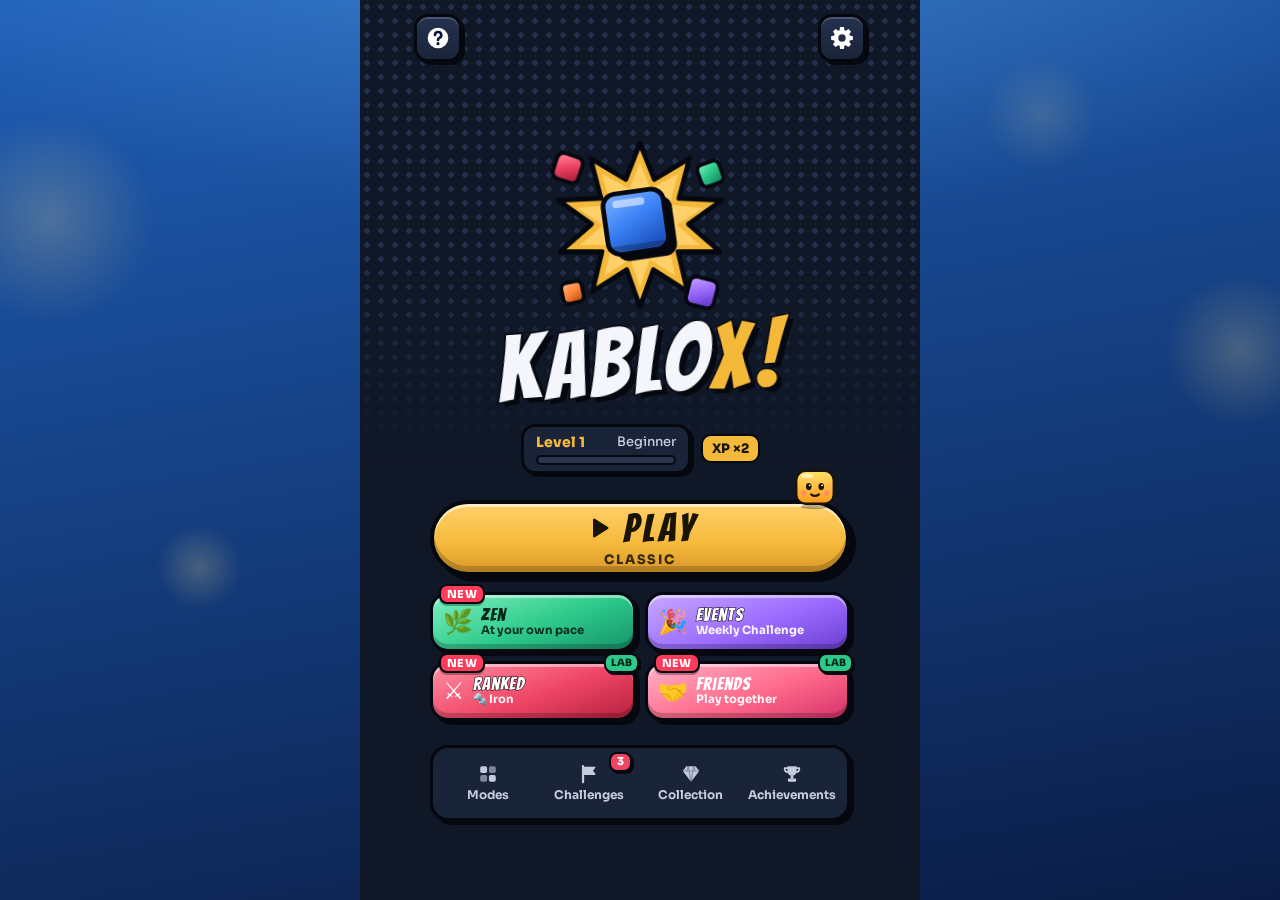
==== commit a73ea356: "Kablox 1.31.0" ====
--- a/index.html
+++ b/index.html
@@ -5,7 +5,7 @@
   <meta name="viewport" content="width=device-width, initial-scale=1, maximum-scale=1, user-scalable=no, viewport-fit=cover">
   <title>Kablox</title>
   <meta name="description" content="A relaxing block puzzle with no timer that works offline. / Quebra-cabeça de blocos relaxante, sem cronômetro, que funciona offline.">
-  <meta name="theme-color" content="#0a0d24">
+  <meta name="theme-color" content="#101726">
   <meta name="mobile-web-app-capable" content="yes">
   <meta name="apple-mobile-web-app-capable" content="yes">
   <meta name="apple-mobile-web-app-status-bar-style" content="black-translucent">
@@ -17,7 +17,8 @@
   <link rel="manifest" href="manifest.webmanifest">
   <link rel="icon" type="image/png" href="icons/icon-192.png">
   <link rel="apple-touch-icon" href="icons/apple-touch-icon.png">
-  <link rel="preload" href="fonts/russo-one.woff2" as="font" type="font/woff2" crossorigin>
+  <link rel="preload" href="fonts/bangers.woff2" as="font" type="font/woff2" crossorigin>
+  <link rel="preload" href="fonts/sora.woff2" as="font" type="font/woff2" crossorigin>
   <link rel="stylesheet" href="css/style.css">
 </head>
 <body class="anim-full">
@@ -87,6 +88,34 @@
     <circle cx="26" cy="104" r="3.5"/>
   </g>
 </symbol>
+    <symbol id="logo-d" viewBox="0 0 200 200">
+  <!-- v1.27 "Premium Quadrinhos": estrela de explosão dourada + bloco azul 3D + pedaços coloridos (arte original) -->
+  <defs>
+    <linearGradient id="dB" x1="0" y1="0" x2=".5" y2="1"><stop offset="0" stop-color="#7FB2FF"/><stop offset=".55" stop-color="#3B82F6"/><stop offset="1" stop-color="#1E55C2"/></linearGradient>
+    <linearGradient id="dR" x1="0" y1="0" x2=".5" y2="1"><stop offset="0" stop-color="#FF8FA3"/><stop offset=".55" stop-color="#EF4565"/><stop offset="1" stop-color="#B5213F"/></linearGradient>
+    <linearGradient id="dG" x1="0" y1="0" x2=".5" y2="1"><stop offset="0" stop-color="#7FF0C0"/><stop offset=".55" stop-color="#2CC98A"/><stop offset="1" stop-color="#17936A"/></linearGradient>
+    <linearGradient id="dP" x1="0" y1="0" x2=".5" y2="1"><stop offset="0" stop-color="#C7A8FF"/><stop offset=".55" stop-color="#9B6BFF"/><stop offset="1" stop-color="#6B3FD1"/></linearGradient>
+    <linearGradient id="dO" x1="0" y1="0" x2=".5" y2="1"><stop offset="0" stop-color="#FFB98A"/><stop offset=".55" stop-color="#FF8A3D"/><stop offset="1" stop-color="#C95A14"/></linearGradient>
+  </defs>
+  <polygon points="100,14 115,52 152,30 141,72 186,74 151,99 184,128 140,128 150,170 114,147 100,186 86,147 50,170 60,128 16,128 49,99 14,74 59,72 48,30 85,52" fill="#F5B93A" stroke="#05080F" stroke-width="5" stroke-linejoin="round"/>
+  <polygon points="100,34 111,62 140,46 131,79 166,82 139,100 163,121 130,121 137,153 110,136 100,166 90,136 63,153 70,121 37,121 61,100 34,82 69,79 60,46 89,62" fill="#FFD06A"/>
+  <g transform="rotate(-8 100 100)">
+    <rect x="72" y="72" width="64" height="64" rx="13" fill="#05080F"/>
+    <rect x="64" y="64" width="64" height="64" rx="13" fill="url(#dB)" stroke="#05080F" stroke-width="5"/>
+    <rect x="74" y="71" width="34" height="8" rx="4" fill="#fff" opacity=".55"/>
+    <path d="M70 122h52" stroke="#000" stroke-opacity=".25" stroke-width="6" stroke-linecap="round"/>
+  </g>
+  <g stroke="#05080F" stroke-width="4" stroke-linejoin="round">
+    <rect x="10" y="26" width="28" height="28" rx="7" fill="url(#dR)" transform="rotate(18 24 40)"/>
+    <rect x="162" y="34" width="24" height="24" rx="6" fill="url(#dG)" transform="rotate(-20 174 46)"/>
+    <rect x="150" y="156" width="30" height="30" rx="7" fill="url(#dP)" transform="rotate(14 165 171)"/>
+    <rect x="18" y="160" width="22" height="22" rx="6" fill="url(#dO)" transform="rotate(-12 29 171)"/>
+  </g>
+</symbol>
+    <symbol id="i-hammer" viewBox="0 0 24 24"><path d="M13.2 4.2l5.6 5.6-2.6 2.6-1.6-1.6-7.9 7.9a1.9 1.9 0 0 1-2.7-2.7l7.9-7.9-1.3-1.3z" fill="currentColor"/><path d="M12.6 3.6l1.8-1.8 5.8 5.8-1.8 1.8" stroke="currentColor" stroke-width="2.2" fill="none" stroke-linejoin="round"/></symbol>
+    <symbol id="i-rotate" viewBox="0 0 24 24"><path d="M19.5 12a7.5 7.5 0 1 1-2.6-5.7" stroke="currentColor" stroke-width="2.8" fill="none" stroke-linecap="round"/><path d="M20.5 3.5v5h-5" stroke="currentColor" stroke-width="2.8" fill="none" stroke-linecap="round" stroke-linejoin="round"/></symbol>
+    <symbol id="i-bulb" viewBox="0 0 24 24"><path d="M12 2.5a6.8 6.8 0 0 0-4 12.3c.7.5 1 1.2 1 2v.7h6v-.7c0-.8.3-1.5 1-2A6.8 6.8 0 0 0 12 2.5z" fill="currentColor"/><path d="M9.3 19.6h5.4M10.2 22h3.6" stroke="currentColor" stroke-width="2.2" stroke-linecap="round"/></symbol>
+    <symbol id="i-shuffle" viewBox="0 0 24 24"><path d="M3.5 7h3.8c4.5 0 5.4 10 9.9 10h3.3M3.5 17h3.8c1.6 0 2.7-1.3 3.6-3M13.8 10c.9-1.7 2-3 3.4-3h3.3" stroke="currentColor" stroke-width="2.6" fill="none" stroke-linecap="round"/><path d="M18 4l2.8 3-2.8 3M18 14l2.8 3-2.8 3" stroke="currentColor" stroke-width="2.6" fill="none" stroke-linecap="round" stroke-linejoin="round"/></symbol>
     <symbol id="i-check" viewBox="0 0 24 24"><path d="M5 12.5l4.5 4.5L19 7.5" stroke="currentColor" stroke-width="2.8" fill="none" stroke-linecap="round" stroke-linejoin="round"/></symbol>
   </svg>
 
@@ -98,8 +127,8 @@
         <button class="round-btn" id="btn-home-settings" aria-label="Configurações" data-i18n-aria><svg width="26" height="26" aria-hidden="true"><use href="#i-gear"/></svg></button>
       </div>
       <div class="home-inner">
-        <svg class="emblem" viewBox="0 0 200 200" aria-hidden="true"><use href="#logo-emblem"/></svg>
-        <h1 id="title" class="wordmark" aria-label="Kablox"><span aria-hidden="true">KABLO<b class="x">X</b></span></h1>
+        <svg class="emblem" viewBox="0 0 200 200" aria-hidden="true"><use href="#logo-d"/></svg>
+        <h1 id="title" class="wordmark" aria-label="Kablox"><span aria-hidden="true">KABLO<b class="x">X</b><b class="bang">!</b></span></h1>
         <p class="tagline" data-i18n>Encaixe. Exploda. Repita.</p>
         <button class="home-best" data-go="records"><svg width="20" height="20" aria-hidden="true"><use href="#i-crown"/></svg> <span data-i18n>Recorde</span> <strong id="home-best">0</strong><span id="home-medal" class="home-medal" hidden></span><svg class="chev" width="14" height="14" aria-hidden="true"><use href="#i-back"/></svg><span class="sr-only" data-i18n>Recordes</span></button>
         <div class="home-meta" id="home-meta">
@@ -111,6 +140,8 @@
         <div class="mode-cards"><!-- v1.26 (dono): três modos — Clássico (botão grande), Zen e Eventos -->
           <button class="mode-card-btn zen" id="btn-zen"><span class="mc-ico" aria-hidden="true">🌿</span><span class="mc-txt"><strong data-i18n>Zen</strong><small id="zen-sub" data-i18n>No seu ritmo</small></span></button>
           <button class="mode-card-btn events" id="btn-events" data-go="events"><span class="mc-ico" id="events-ico" aria-hidden="true">🎉</span><span class="mc-txt"><strong data-i18n>Eventos</strong><small id="events-sub"></small></span><em class="tile-badge" id="badge-events" hidden data-i18n>NOVO</em></button>
+          <button class="mode-card-btn ranked" id="btn-ranked" hidden><span class="mc-ico" aria-hidden="true">⚔️</span><span class="mc-txt"><strong data-i18n>Ranqueada</strong><small id="ranked-sub" data-i18n>Duelo</small></span><em class="tile-badge lab-badge" data-i18n>LAB</em></button>
+          <button class="mode-card-btn friends" id="btn-friends" hidden><span class="mc-ico" aria-hidden="true">🤝</span><span class="mc-txt"><strong data-i18n>Amigos</strong><small data-i18n>Jogar juntos</small></span><em class="tile-badge lab-badge" data-i18n>LAB</em></button>
         </div>
         <nav class="home-grid" aria-label="Menu principal" data-i18n-aria>
           <button class="bk bk-blue tile" data-go="modes"><svg aria-hidden="true"><use href="#i-grid"/></svg><span data-i18n>Modos</span></button>
@@ -149,6 +180,13 @@
     <section id="screen-help" class="screen menu" aria-labelledby="t-help">
       <header class="menu-head"><button class="icon-btn" data-back aria-label="Voltar" data-i18n-aria><svg width="24" height="24"><use href="#i-back"/></svg></button><h2 id="t-help" data-i18n>Ajuda e tutorial</h2></header>
       <div class="menu-body scrollable" id="body-help"></div>
+    </section>
+
+    <!-- v1.27 (laboratório): Ranqueada — duelo no mesmo tabuleiro (montada por js/duel.js) -->
+    <section id="screen-duel" class="screen menu duel" aria-labelledby="t-duel">
+      <header class="menu-head"><button class="icon-btn" id="duel-back" aria-label="Voltar" data-i18n-aria><svg width="24" height="24" aria-hidden="true"><use href="#i-back"/></svg></button><h2 id="t-duel" data-i18n>Ranqueada</h2></header>
+      <div class="menu-body scrollable duel-root" id="duel-root"></div>
+      <canvas id="duel-drag" class="duel-drag" hidden aria-hidden="true"></canvas>
     </section>
 
     <!-- PARTIDA -->
@@ -192,10 +230,10 @@
         </div>
       </main>
       <div class="helpers" id="helpers" role="toolbar" aria-label="Ajudas" data-i18n-aria hidden>
-        <button class="helper" data-h="hammer" aria-label="Martelo: quebra 1 bloco" data-i18n-aria><span aria-hidden="true">🔨</span><b>0</b></button>
-        <button class="helper" data-h="rotate" aria-label="Girar: gira 1 peça" data-i18n-aria><span aria-hidden="true">🔄</span><b>0</b></button>
-        <button class="helper" data-h="hint" aria-label="Dica: mostra uma boa jogada" data-i18n-aria><span aria-hidden="true">💡</span><b>0</b></button>
-        <button class="helper zen-only" data-z="swap" aria-label="Trocar peças (à vontade no Zen)" data-i18n-aria hidden><span aria-hidden="true">🔀</span><b>∞</b></button>
+        <button class="helper" data-h="hammer" aria-label="Martelo: quebra 1 bloco" data-i18n-aria><span class="h-ico" aria-hidden="true"><svg width="24" height="24"><use href="#i-hammer"/></svg></span><b>0</b></button>
+        <button class="helper" data-h="rotate" aria-label="Girar: gira 1 peça" data-i18n-aria><span class="h-ico" aria-hidden="true"><svg width="24" height="24"><use href="#i-rotate"/></svg></span><b>0</b></button>
+        <button class="helper" data-h="hint" aria-label="Dica: mostra uma boa jogada" data-i18n-aria><span class="h-ico" aria-hidden="true"><svg width="24" height="24"><use href="#i-bulb"/></svg></span><b>0</b></button>
+        <button class="helper zen-only" data-z="swap" aria-label="Trocar peças (à vontade no Zen)" data-i18n-aria hidden><span class="h-ico" aria-hidden="true"><svg width="24" height="24"><use href="#i-shuffle"/></svg></span><b>∞</b></button>
       </div>
       <div class="tray" id="tray" aria-label="Peças disponíveis" data-i18n-aria>
         <div class="slot" data-i="0" tabindex="0" role="button"><canvas></canvas></div>
@@ -233,6 +271,7 @@
       <h3 class="set-sec" data-i18n>🔊 Som</h3>
       <label class="row"><span data-i18n>Efeitos sonoros</span><input type="checkbox" class="switch" id="set-sound" autocomplete="off"></label>
       <label class="vol" for="set-sfx-vol"><span data-i18n>Volume dos efeitos</span><input type="range" id="set-sfx-vol" min="0" max="100" step="5" autocomplete="off"><output id="out-sfx-vol"></output></label>
+      <label class="row" id="row-tts" hidden><span><span data-i18n>Voz do apresentador</span><small data-i18n>O locutor grita "Incrível!", "Épico!"</small></span><input type="checkbox" class="switch" id="set-tts" autocomplete="off"></label>
       <label class="row"><span data-i18n>Música</span><input type="checkbox" class="switch" id="set-music" autocomplete="off"></label>
       <label class="vol" for="set-music-vol"><span data-i18n>Volume da música</span><input type="range" id="set-music-vol" min="0" max="100" step="5" autocomplete="off"><output id="out-music-vol"></output></label>
       <h3 class="set-sec" id="sec-vibrate" data-i18n>📳 Vibração</h3>
@@ -292,6 +331,7 @@
           <label><input type="radio" name="dragSpeed" value="1.6" id="set-drag-16" autocomplete="off"><span data-i18n>Muito rápida</span></label>
         </div>
       </div>
+      <label class="row" id="row-kbq" hidden><span><span data-i18n>Kabloquinho</span><small data-i18n>O bloquinho que reage às jogadas</small></span><input type="checkbox" class="switch" id="set-kbq" autocomplete="off"></label>
       <label class="row"><span><span data-i18n>Símbolos nos blocos</span><small data-i18n>Formas além da cor</small></span><input type="checkbox" class="switch" id="set-symbols" autocomplete="off"></label>
       <h3 class="set-sec" data-i18n>💾 Progresso</h3>
       <div class="row col backup-row">
@@ -312,7 +352,7 @@
         </div>
       </div>
       <button class="btn primary" data-action="close-settings" data-i18n>Fechar</button>
-      <p class="version">Kablox <span id="version"></span> · <span data-i18n>seus dados ficam só neste aparelho</span></p>
+      <p class="version">Kablox <span id="version"></span> · <span data-i18n>seus dados ficam só neste aparelho</span><br><span data-i18n>Voz do locutor: ElevenLabs (elevenlabs.io)</span></p>
     </div>
   </div>
 
@@ -328,6 +368,7 @@
   </div>
 
   <script src="js/i18n.js"></script>
+  <script src="js/flags.js"></script>
   <script src="js/pieces.js"></script>
   <script src="js/logic.js"></script>
   <script src="js/themes.js"></script>
@@ -335,12 +376,13 @@
   <script src="js/fx.js"></script>
   <script src="js/audio.js"></script>
   <script src="js/progress.js"></script>
-  <script src="js/flags.js"></script>
   <script src="js/legend.js"></script>
   <script src="js/season.js"></script>
   <script src="js/weekly.js"></script>
   <script src="js/events.js"></script>
-  <script src="js/halloween-art.js"></script>
+  <script src="js/natal.js"></script>
+  <script src="js/hype.js"></script>
+  <script src="js/mascot.js"></script>
   <script src="js/normal-art.js"></script>
   <script src="js/backup.js"></script>
   <script src="js/news.js"></script>
@@ -348,5 +390,7 @@
   <script src="js/surprise.js"></script>
   <script src="js/app.js"></script>
   <script src="js/menus.js"></script>
+  <script src="js/net.js"></script>
+  <script src="js/duel.js"></script>
 </body>
 </html>
--- a/css/style.css
+++ b/css/style.css
@@ -1077,3 +1077,638 @@
 .art-grid { display: grid; grid-template-columns: repeat(4, 1fr); gap: 10px; margin-top: 8px; }
 .art-item { width: 100%; aspect-ratio: 1; display: block; }
 @media (max-height: 640px) { #zen-garden, #zen-art { height: 56px; } #zen-art { width: 56px; } }
+
+/* ======================================================================
+   v1.27 — visual "D — Premium Quadrinhos" (escolhido pelo dono em 11/11/2026).
+   Mistura do Premium 3D com quadrinhos: fundo azul-marinho com retícula, dourado como cor principal,
+   contorno preto grosso + sombra "carimbada" de lado, letra de gibi (Bangers) no logo, pontos e combo.
+   Fontes locais (OFL): Bangers e Sora em fonts/. Os 8 visuais e os estilos de blocos da partida continuam.
+   Tudo aqui é camada por cima (nada antigo foi apagado).
+   ====================================================================== */
+@font-face { font-family: 'Bangers'; font-weight: 400; font-display: swap; src: url('../fonts/bangers.woff2') format('woff2'); }
+@font-face { font-family: 'Sora'; font-weight: 500 800; font-display: swap; src: url('../fonts/sora.woff2') format('woff2'); }
+:root {
+  --ol: #05080F; --gold: #F5B93A; --gold-hi: #FFD06A; --gold-lo: #D9982A; --navy: #101726; --navy-2: #1A2438; --navy-3: #243150;
+  --dot: #22304D; --soft: #C3CCDC;
+  --font-fun: 'Sora', 'Rubik', system-ui, -apple-system, "Segoe UI", Roboto, sans-serif;
+  --font-display: 'Bangers', 'Russo One', 'Sora', system-ui, sans-serif;
+  --card: #1A2438; --card-2: #243150; --card-text: #F4F6FB; --card-muted: #C3CCDC; --card-line: #05080F;
+  --hard: 4px 4px 0 var(--ol);
+}
+body { font-family: var(--font-fun); }
+h1, h2, h3, .score-big, .final-score, .wordmark, .play-btn { font-family: var(--font-display); font-weight: 400; letter-spacing: .04em; }
+
+/* fundo das telas de menu e da inicial: marinho + retícula de pontos no alto */
+#screen-home, .screen.menu { background: var(--navy); }
+#screen-home::before, .screen.menu::before { content: ''; position: absolute; inset: 0 0 auto 0; height: 52%; top: 0; transform: none; opacity: 1; pointer-events: none;
+  background-image: radial-gradient(var(--dot) 2.5px, transparent 3px); background-size: 14px 14px;
+  -webkit-mask-image: linear-gradient(180deg, #000 55%, transparent); mask-image: linear-gradient(180deg, #000 55%, transparent); }
+.screen.menu > * { position: relative; }
+
+/* botões-bloco: contorno preto + sombra carimbada (afunda ao tocar) */
+.bk, .btn {
+  border: 3px solid var(--ol); border-radius: 16px;
+  box-shadow: inset 0 3px 0 rgba(255,255,255,.45), inset 0 -5px 0 rgba(0,0,0,.2), var(--hard);
+}
+.bk:active, .btn:active { transform: translate(3px, 3px); box-shadow: inset 0 3px 0 rgba(255,255,255,.35), inset 0 -3px 0 rgba(0,0,0,.2), 1px 1px 0 var(--ol); }
+.bk::after, .btn::after { display: none; }
+.bk-yellow, .btn.primary, .card .btn.primary, .menu-body .btn.primary { --c: var(--gold-lo); --c2: var(--gold-hi); --c3: var(--ol); --ink-t: #1A1404;
+  background: linear-gradient(180deg, var(--gold-hi), var(--gold) 60%, var(--gold-lo)); color: #1A1404; text-shadow: none;
+  box-shadow: inset 0 3px 0 rgba(255,255,255,.6), inset 0 -6px 0 rgba(0,0,0,.18), var(--hard); }
+.bk-blue   { background: linear-gradient(160deg, #7FB2FF, #3B82F6 55%, #1E55C2); }
+.bk-green  { background: linear-gradient(160deg, #3fd99a, #1aa56e 55%, #0f7650); }
+.bk-purple { background: linear-gradient(160deg, #b996ff, #8a5cf0 55%, #5f35c4); }
+.bk-red    { background: linear-gradient(160deg, #ff7f96, #e03a5c 55%, #a81c3a); }
+.card .btn, .m-sec .btn, .mode-card .btn { background: linear-gradient(180deg, var(--navy-3), var(--navy-2)); color: var(--card-text);
+  box-shadow: inset 0 2px 0 rgba(255,255,255,.16), 3px 3px 0 var(--ol); }
+.card .btn.confirm { background: linear-gradient(160deg, #ff7f96, #e03a5c 55%, #a81c3a); color: #fff; }
+.card .btn.revive { background: linear-gradient(160deg, #5fe8d0, #14b89c 55%, #0a7c6a); color: #04221d; text-shadow: none; }
+.card .btn.ghost-dark, .m-sec .btn.ghost-dark { border-color: rgba(195,204,220,.35); box-shadow: none; }
+.btn.big, .bk-big { border-radius: 18px; }
+
+/* botões pequenos (engrenagem, ajuda, pausa): quadradinhos escuros contornados */
+.round-btn, .icon-btn {
+  border: 3px solid var(--ol); border-radius: 14px; background: linear-gradient(180deg, var(--navy-3), var(--navy-2));
+  -webkit-backdrop-filter: none; backdrop-filter: none;
+  box-shadow: inset 0 2px 0 rgba(255,255,255,.18), 3px 3px 0 var(--ol);
+}
+.round-btn:active, .icon-btn:active { transform: translate(2px, 2px); box-shadow: inset 0 2px 0 rgba(255,255,255,.18), 1px 1px 0 var(--ol); }
+
+/* cartões, janelas e itens de menu */
+.card, .mode-card, .m-sec { background: var(--card); border: 3px solid var(--ol); box-shadow: 6px 6px 0 var(--ol); }
+.howto, .over-stats div, .mission-list li, .ach-list li, .ch-item, .col-item, .theme-list li, .stat-grid div, .rec-list li, .skins label {
+  background: var(--card-2); border: 2px solid var(--ol); }
+.mission-list li.done, .ach-list li.done, .ch-item.done { background: #134a3b; }
+.rec-list li.first { background: #4d3a0c; border-color: var(--gold); }
+.skins label:has(input:checked), .col-item.selected { background: #2c3a62; box-shadow: 0 0 0 2.5px var(--gold); }
+.menu-head h2 { font-size: 32px; color: #F4F6FB; -webkit-text-stroke: 1.5px var(--ol); paint-order: stroke fill; text-shadow: 3px 3px 0 var(--ol); letter-spacing: .05em; }
+.card h2 { font-size: 30px; letter-spacing: .05em; }
+.m-sec h3, .mode-card h3 { font-family: var(--font-display); letter-spacing: .05em; font-size: 22px; }
+.seg, .card .seg { background: var(--navy); border: 2px solid var(--ol); }
+.seg input:checked + span { background: var(--gold); color: #1A1404; }
+.switch:checked, .row input[type=checkbox]:checked { background: var(--gold); }
+.m-sec.hero-daily { border-color: var(--gold); box-shadow: 6px 6px 0 var(--ol), 0 0 22px rgba(245,185,58,.2); }
+.ch-play, .mission-prize { border: 2px solid var(--ol); }
+.ch-play { background: var(--gold); color: #1A1404; box-shadow: 2px 2px 0 var(--ol); }
+.tile-badge { background: #EF4565; border: 2px solid var(--ol); box-shadow: 2px 2px 0 var(--ol); }
+
+/* ---------- tela inicial ---------- */
+.emblem { width: min(46vw, 190px); margin-bottom: -18px; filter: none; }
+body.anim-full .emblem { animation: emblemPop 3.2s ease-in-out infinite; }
+@keyframes emblemPop { 0%, 100% { transform: scale(1) rotate(0); } 50% { transform: scale(1.05) rotate(4deg); } }
+.wordmark { font-style: normal; font-size: clamp(64px, 21vw, 92px); letter-spacing: .05em; color: #F4F6FB; transform: rotate(-4deg);
+  -webkit-text-stroke: 3px var(--ol); paint-order: stroke fill; text-shadow: 5px 5px 0 var(--ol); }
+.wordmark .x { color: var(--gold); }
+.wordmark .bang { color: var(--gold); }
+.tagline { color: var(--soft); letter-spacing: .14em; }
+.home-best { border: 3px solid var(--ol); border-radius: 14px; background: linear-gradient(180deg, var(--navy-3), var(--navy-2));
+  box-shadow: inset 0 2px 0 rgba(255,255,255,.18), 3px 3px 0 var(--ol); color: var(--soft); }
+.home-best strong { color: var(--gold-hi); }
+.home-best svg { color: var(--gold); }
+.home-meta .lv-box, .home-meta .streak { background: var(--navy-2); border: 3px solid var(--ol); box-shadow: 3px 3px 0 var(--ol); }
+.home-meta .lv-n { color: var(--gold); }
+.home-meta .lv-t { color: var(--soft); }
+.home-meta .lv-bar { background: #2A3650; border: 2px solid var(--ol); height: 10px; }
+.home-meta .lv-bar i { background: linear-gradient(90deg, var(--gold), #FFD98A); }
+.home-meta .x2 { background: var(--gold); color: #1A1404; border: 2px solid var(--ol); }
+.play-btn { font-style: normal; letter-spacing: .1em; border-radius: 999px; font-size: 40px; min-height: 76px; border-width: 4px;
+  box-shadow: inset 0 3px 0 rgba(255,255,255,.6), inset 0 -6px 0 rgba(0,0,0,.18), 6px 6px 0 var(--ol); }
+.play-btn small { font-family: var(--font-fun); letter-spacing: .14em; opacity: .85; }
+.play-btn:active { transform: translate(4px, 4px); box-shadow: inset 0 3px 0 rgba(255,255,255,.5), 2px 2px 0 var(--ol); }
+.mode-card-btn { border: 3px solid var(--ol); border-radius: 18px; box-shadow: inset 0 3px 0 rgba(255,255,255,.45), inset 0 -5px 0 rgba(0,0,0,.2), var(--hard); }
+.mode-card-btn:active { transform: translate(3px, 3px); box-shadow: inset 0 3px 0 rgba(255,255,255,.4), 1px 1px 0 var(--ol); }
+.mode-card-btn.zen { background: linear-gradient(160deg, #7FF0C0, #2CC98A 55%, #17936A); color: #06281B; }
+.mode-card-btn.events { background: linear-gradient(160deg, #C7A8FF, #9B6BFF 55%, #6B3FD1); color: #fff; }
+.mode-card-btn.ranked { background: linear-gradient(160deg, #FF8FA3, #EF4565 55%, #B5213F); color: #fff; }
+.mc-txt strong { font-family: var(--font-display); font-weight: 400; font-size: 23px; letter-spacing: .06em; line-height: 1; }
+.mode-card-btn.events .mc-txt strong, .mode-card-btn.ranked .mc-txt strong { -webkit-text-stroke: 1px var(--ol); paint-order: stroke fill; }
+.mc-txt small { font-weight: 700; opacity: .95; }
+/* menu de baixo: uma barra escura com 4 atalhos */
+.home-grid { grid-template-columns: repeat(4, minmax(0, 1fr)); gap: 4px; padding: 6px; border-radius: 18px; background: var(--navy-2); border: 3px solid var(--ol); box-shadow: var(--hard); margin-top: 10px; }
+.home-grid .tile, .home-grid .tile.bk { min-height: 58px; border: 0; border-radius: 13px; background: transparent; box-shadow: none; color: var(--soft);
+  font-family: var(--font-fun); font-size: 12px; font-weight: 700; letter-spacing: 0; text-transform: none; text-shadow: none; padding: 4px 2px; gap: 3px; }
+.home-grid .tile svg { width: 22px; height: 22px; }
+.home-grid .tile:active { transform: translate(1px, 1px); background: rgba(255,255,255,.06); box-shadow: none; }
+.home-grid .tile .tile-badge { top: -2px; right: 6px; min-width: 20px; height: 20px; font-size: 11px; }
+@media (max-height: 780px) { .home-grid .tile { min-height: 52px; font-size: 11.5px; } .play-btn, .bk-big.play-btn { font-size: 34px; min-height: 62px; } .wordmark { font-size: clamp(52px, 16vw, 70px); } }
+@media (max-height: 600px) { .wordmark { font-size: clamp(44px, 13vw, 56px); } .play-btn, .bk-big.play-btn { font-size: 30px; min-height: 54px; } .home-grid .tile { min-height: 46px; } }
+
+/* ---------- partida: só o painel (o visual da partida continua pintando o fundo e o tabuleiro) ---------- */
+.score-big { font-family: var(--font-display); letter-spacing: .05em; -webkit-text-stroke: 2.5px var(--ol); paint-order: stroke fill; text-shadow: 5px 5px 0 var(--ol); }
+.best-mini { padding: 5px 11px; border-radius: 14px; background: linear-gradient(180deg, var(--navy-3), var(--navy-2)); border: 3px solid var(--ol); box-shadow: 3px 3px 0 var(--ol); }
+.best-mini #best, #best-mini #best { color: var(--gold-hi); }
+.best-mini svg { color: var(--gold); }
+.lvl-chip { border: 2px solid var(--ol); box-shadow: 2px 2px 0 var(--ol); background: var(--navy-2); }
+.lvl-chip i { color: var(--gold); }
+.theme-bar .progress { border: 2px solid var(--ol); }
+.combo-chip { border: 3px solid var(--ol); box-shadow: 3px 3px 0 var(--ol); transform: rotate(-3deg); font-family: var(--font-display); }
+#board-box::before { content: ''; position: absolute; inset: 0; border-radius: 18px; z-index: -1; pointer-events: none;
+  box-shadow: 0 0 0 4px var(--ol), 7px 7px 0 4px var(--ol); }
+.popup.praise, .popup.combo-big, .popup.big, .popup.clear, .popup.level { font-family: var(--font-display); letter-spacing: .05em;
+  -webkit-text-stroke: 2px var(--ol); paint-order: stroke fill; text-shadow: 4px 4px 0 var(--ol); }
+.helper { border: 2px solid var(--ol); box-shadow: 2px 2px 0 var(--ol); }
+#toast { border: 3px solid var(--ol); box-shadow: 4px 4px 0 var(--ol); }
+.final-score { -webkit-text-stroke: 2px var(--ol); paint-order: stroke fill; text-shadow: 4px 4px 0 var(--ol); letter-spacing: .05em; }
+.tip-bubble { border: 3px solid var(--ol); box-shadow: 4px 4px 0 var(--ol); }
+/* movimento reduzido: sem pulsar logo */
+@media (prefers-reduced-motion: reduce) { body.anim-full .emblem { animation: none; } }
+body.q-low .emblem { animation: none; }
+
+.mode-card-btn, .home-grid, .play-btn { box-sizing: border-box; }
+.mode-cards { padding-right: 4px; }
+
+/* ======================================================================
+   v1.27 (laboratório) — Ranqueada: duelo no mesmo tabuleiro
+   ====================================================================== */
+.mode-cards.three { grid-template-columns: repeat(3, minmax(0, 1fr)); gap: 10px; }
+.mode-cards.three .mode-card-btn { flex-direction: column; justify-content: center; align-items: center; text-align: center; gap: 4px; min-height: 96px; padding: 8px 4px; }
+.mode-cards.three .mc-txt { align-items: center; }
+.mode-cards.three .mc-txt strong { font-size: 20px; }
+.mode-cards.three .mc-txt small { font-size: 11.5px; max-width: 100%; }
+.mode-cards.three .mc-ico { font-size: 24px; }
+@media (max-height: 780px) { .mode-cards.three .mode-card-btn { min-height: 80px; } .mode-cards.three .mc-ico { font-size: 20px; } }
+@media (max-height: 640px) { .mode-cards.three .mode-card-btn { min-height: 66px; gap: 2px; } .mode-cards.three .mc-ico { display: none; } }
+.lab-badge { background: #2CC98A; color: #06281B; font-size: 10px; padding: 0 5px; width: auto; }
+.duel-root { display: flex; flex-direction: column; align-items: center; gap: 10px; padding-bottom: 18px; }
+.duel-root > .m-sec { width: 100%; max-width: 460px; box-sizing: border-box; }
+.duel-hero { display: flex; flex-direction: column; gap: 12px; }
+.duel-divbar { display: grid; gap: 6px; }
+.duel-divlab { display: flex; align-items: center; gap: 8px; }
+.duel-divlab strong { font-family: var(--font-display); font-weight: 400; font-size: 26px; letter-spacing: .05em; color: var(--gold-hi); }
+.duel-divlab small { margin-left: auto; color: var(--soft); font-weight: 700; }
+.duel-divic { font-size: 28px; }
+.duel-bar { height: 12px; border-radius: 6px; background: #2A3650; border: 2px solid var(--ol); overflow: hidden; }
+.duel-bar i { display: block; height: 100%; background: linear-gradient(90deg, var(--gold), #FFD98A); }
+.duel-record { margin: 0; color: var(--soft); font-weight: 700; font-size: 14px; }
+.duel-opp { display: flex; align-items: center; gap: 12px; padding: 10px 12px; border-radius: 14px; background: var(--navy); border: 2px solid var(--ol); }
+.duel-opp-t { display: flex; flex-direction: column; }
+.duel-opp-t small { color: var(--soft); font-size: 12.5px; font-weight: 700; }
+.duel-opp-t strong { font-size: 18px; }
+.duel-go { width: 100%; font-family: var(--font-display); font-weight: 400; font-size: 30px; letter-spacing: .06em; }
+.duel-how ul { margin: 0; padding-left: 20px; display: grid; gap: 6px; font-size: 14px; line-height: 1.4; }
+.duel-levels { display: grid; grid-template-columns: repeat(5, minmax(0, 1fr)); gap: 4px; margin: 4px 0 10px; }
+.duel-lv { min-height: 44px; border-radius: 10px; border: 2px solid var(--ol); background: var(--navy); color: var(--soft); font: 700 12px/1.1 var(--font-fun); cursor: pointer; padding: 2px; }
+.duel-lv.on { background: var(--gold); color: #1A1404; }
+.duel-lv:focus-visible { outline: 3px solid var(--gold); outline-offset: 2px; }
+.duel-friendly .btn { width: 100%; }
+.duel-lab { max-width: 460px; margin: 4px 8px 0; font-size: 12.5px; color: var(--soft); text-align: center; opacity: .85; }
+/* partida */
+.duel-top { display: grid; grid-template-columns: 1fr auto 1fr; align-items: center; gap: 8px; width: 100%; max-width: 460px; }
+.duel-pc { display: grid; grid-template-columns: auto 1fr; grid-template-rows: auto auto auto; column-gap: 6px; padding: 6px 10px; border-radius: 14px;
+  background: var(--navy-2); border: 3px solid var(--ol); box-shadow: 3px 3px 0 var(--ol); transition: transform .2s, box-shadow .2s; min-width: 0; }
+.duel-pc .duel-sw { grid-row: 1; width: 14px; height: 14px; border-radius: 4px; border: 2px solid var(--ol); align-self: center; }
+.duel-pc.p0 .duel-sw { background: #F5B93A; } .duel-pc.p1 .duel-sw { background: #3B82F6; }
+.duel-name { font-size: 12.5px; font-weight: 800; color: var(--soft); white-space: nowrap; overflow: hidden; text-overflow: ellipsis; }
+.duel-score { grid-column: 1 / -1; font-family: var(--font-display); font-weight: 400; font-size: 32px; line-height: 1; letter-spacing: .04em;
+  -webkit-text-stroke: 1.5px var(--ol); paint-order: stroke fill; text-shadow: 3px 3px 0 var(--ol); }
+.duel-pc.p0 .duel-score { color: #FFD06A; } .duel-pc.p1 .duel-score { color: #9cc3ff; }
+.duel-left { grid-column: 1 / -1; font-size: 11.5px; color: var(--soft); font-weight: 700; }
+.duel-pc.turn { box-shadow: 3px 3px 0 var(--ol), 0 0 0 3px var(--gold); transform: translateY(-2px); }
+.duel-pc.p1.turn { box-shadow: 3px 3px 0 var(--ol), 0 0 0 3px #3B82F6; }
+.duel-vs { font-family: var(--font-display); font-size: 26px; color: var(--gold); -webkit-text-stroke: 1.5px var(--ol); paint-order: stroke fill; text-shadow: 2px 2px 0 var(--ol); }
+.duel-rtray { display: flex; align-items: center; justify-content: center; gap: 14px; min-height: 54px; padding: 4px 12px; border-radius: 14px; background: rgba(0,0,0,.2); }
+.duel-rlabel { font-size: 11.5px; font-weight: 800; color: var(--soft); max-width: 60px; line-height: 1.1; }
+.duel-rtray canvas { transition: transform .2s, filter .2s; }
+.duel-rtray canvas.pick { transform: scale(1.25) translateY(-4px); filter: drop-shadow(0 0 8px #3B82F6); }
+.duel-board { position: relative; }
+.duel-board canvas { display: block; border-radius: 18px; box-shadow: 0 0 0 4px var(--ol), 7px 7px 0 4px var(--ol); touch-action: none; }
+#duel-fx { position: absolute; inset: 0; pointer-events: none; overflow: visible; }
+.duel-pop { position: absolute; transform: translate(-50%, -50%); font-family: var(--font-display); font-size: 30px; letter-spacing: .04em; white-space: nowrap;
+  -webkit-text-stroke: 1.5px var(--ol); paint-order: stroke fill; text-shadow: 3px 3px 0 var(--ol); animation: duelPop 1.3s ease-out forwards; }
+.duel-pop.me { color: #FFD06A; } .duel-pop.rival { color: #9cc3ff; } .duel-pop.steal { color: #ff8fa3; font-size: 22px; }
+@keyframes duelPop { 0% { opacity: 0; transform: translate(-50%, -30%) scale(.6); } 15% { opacity: 1; transform: translate(-50%, -50%) scale(1.1); } 100% { opacity: 0; transform: translate(-50%, -140%) scale(1); } }
+body:not(.anim-full) .duel-pop { animation-duration: 1.3s; animation-name: fadeOutHold; }
+@keyframes fadeOutHold { 0%, 70% { opacity: 1; } 100% { opacity: 0; } }
+.duel-msg { margin: 0; min-height: 2.6em; max-width: 460px; text-align: center; font-weight: 700; font-size: 14.5px; color: #F4F6FB; line-height: 1.3; display: flex; align-items: center; justify-content: center; }
+.duel-msg.good { color: #7FF0C0; } .duel-msg.bad { color: #ff9fb0; }
+.duel-tray { display: grid; grid-template-columns: repeat(3, 1fr); gap: 10px; width: 100%; max-width: 460px; }
+.duel-slot { min-height: 104px; display: grid; place-items: center; border-radius: 16px; border: 2px dashed rgba(195,204,220,.22); background: rgba(0,0,0,.18); cursor: grab; touch-action: none; padding: 6px; }
+.duel-slot:disabled { cursor: default; opacity: .55; }
+.duel-slot.sel { border: 3px solid var(--gold); background: rgba(245,185,58,.14); }
+.duel-slot.nofit canvas { filter: grayscale(.8); }
+.duel-slot:focus-visible { outline: 3px solid var(--gold); outline-offset: 2px; }
+.duel-drag { position: fixed; left: 0; top: 0; z-index: 70; pointer-events: none; filter: drop-shadow(4px 6px 0 rgba(5,8,15,.6)); }
+.duel-over { position: fixed; left: 50%; top: 50%; transform: translate(-50%, -50%); z-index: 75; width: min(92vw, 400px); box-sizing: border-box; padding: 20px; display: flex; flex-direction: column; gap: 12px; text-align: center; }
+body.anim-full .duel-over { animation: duelIn .4s cubic-bezier(.2,1.4,.4,1); }
+@keyframes duelIn { from { transform: translate(-50%, -50%) scale(.7); opacity: 0; } }
+.duel-result { margin: 0; font-size: 56px; line-height: 1; -webkit-text-stroke: 2px var(--ol); paint-order: stroke fill; text-shadow: 4px 4px 0 var(--ol); }
+.duel-result.win { color: var(--gold-hi); } .duel-result.lose { color: #9cc3ff; } .duel-result.draw { color: #F4F6FB; }
+.duel-final { display: flex; justify-content: center; align-items: baseline; gap: 12px; font-family: var(--font-display); font-size: 40px; }
+.duel-final .me { color: #FFD06A; } .duel-final .rival { color: #9cc3ff; } .duel-final small { font-size: 20px; color: var(--soft); }
+.duel-stats { list-style: none; margin: 0; padding: 0; display: grid; gap: 4px; }
+.duel-stats li { display: grid; grid-template-columns: 40px 1fr 40px; align-items: center; padding: 4px 8px; border-radius: 10px; background: var(--card-2); font-size: 13.5px; }
+.duel-stats b { font-size: 16px; } .duel-stats li b:first-child { color: #FFD06A; } .duel-stats li b:last-child { color: #9cc3ff; }
+.duel-rp { margin: 0; font-weight: 800; font-size: 16px; } .duel-rp.up { color: #7FF0C0; } .duel-rp.down { color: #ff9fb0; }
+.duel-div-change { margin: 0; font-family: var(--font-display); font-size: 24px; letter-spacing: .05em; color: var(--gold-hi); }
+.duel-btns { display: grid; gap: 10px; }
+@media (max-height: 700px) { .duel-slot { min-height: 80px; } .duel-score { font-size: 26px; } .duel-rtray { min-height: 44px; } }
+.screen.menu > .duel-drag { position: fixed; left: 0; top: 0; }
+/* v1.27 (laboratório): aviso único dos poderes lendários — faixa dourada embaixo do tabuleiro, na fila das mensagens */
+.popup.legend-pw { font-family: var(--font-display); font-size: clamp(17px, 5vw, 22px); line-height: 1.1; letter-spacing: .04em; color: #1A1404; white-space: normal; text-align: center; width: max-content; max-width: 78%;
+  background: linear-gradient(180deg, #FFE39A, #F5B93A); border: 3px solid #05080F; border-radius: 14px; padding: 2px 12px; box-shadow: 4px 4px 0 #05080F; }
+/* v1.27 (laboratório): ajudas redesenhadas — fichas redondas coloridas com ícone desenhado e contador dourado */
+.helpers { gap: 14px; }
+.helper { width: 54px; height: 54px; min-height: 0; padding: 0; border-radius: 50%; justify-content: center; border: 3px solid #05080F; box-shadow: inset 0 3px 0 rgba(255,255,255,.45), inset 0 -4px 0 rgba(0,0,0,.25), 3px 3px 0 #05080F; color: #fff; }
+.helper[data-h=hammer] { background: linear-gradient(160deg, #FF8FA3, #EF4565 55%, #B5213F); }
+.helper[data-h=rotate] { background: linear-gradient(160deg, #7FB2FF, #3B82F6 55%, #1E55C2); }
+.helper[data-h=hint]   { background: linear-gradient(160deg, #FFE39A, #F5B93A 55%, #C4861A); color: #1A1404; }
+.helper[data-z=swap]   { background: linear-gradient(160deg, #7FF0C0, #2CC98A 55%, #17936A); color: #06281B; }
+.helper .h-ico { display: grid; place-items: center; }
+.helper .h-ico svg { width: 26px; height: 26px; filter: drop-shadow(1.5px 1.5px 0 rgba(5,8,15,.55)); }
+.helper b { position: absolute; right: -6px; bottom: -6px; min-width: 22px; height: 22px; display: grid; place-items: center; padding: 0 4px; box-sizing: border-box;
+  border-radius: 11px; background: #F5B93A; color: #1A1404; border: 2px solid #05080F; font-size: 12.5px; font-weight: 800; font-family: var(--font-fun); }
+.helper.empty { opacity: 1; filter: grayscale(.85) brightness(.75); }
+.helper.empty b { background: #3a4560; color: #C3CCDC; }
+.helper.on { box-shadow: inset 0 3px 0 rgba(255,255,255,.45), 3px 3px 0 #05080F, 0 0 0 4px #F5B93A, 0 0 18px rgba(245,185,58,.6); transform: translateY(-3px); }
+.helper:active { transform: translate(2px, 2px); box-shadow: inset 0 3px 0 rgba(255,255,255,.4), 1px 1px 0 #05080F; }
+.helper:focus-visible { outline: 3px solid #F5B93A; outline-offset: 3px; }
+@media (max-height: 700px) { .helper { width: 44px; height: 44px; } .helper .h-ico svg { width: 22px; height: 22px; } }
+/* v1.27 (laboratório): Zen — jardim e quadro maiores, em cartões contornados */
+.zen-bar { gap: 12px; margin: 6px auto 4px; }
+#zen-garden { height: 86px; border-radius: 16px; border: 3px solid #05080F; box-shadow: 4px 4px 0 #05080F; }
+#zen-art { width: 86px; height: 86px; border-radius: 12px; box-shadow: 4px 4px 0 #05080F; }
+@media (max-height: 700px) { #zen-garden, #zen-art { height: 64px; } #zen-art { width: 64px; } }
+/* v1.27: cartões de modo nunca passam da borda (texto longo encolhe com reticências) */
+.mode-cards { grid-template-columns: repeat(2, minmax(0, 1fr)); padding-right: 0; }
+.mode-cards.three { grid-template-columns: repeat(3, minmax(0, 1fr)); }
+.mode-card-btn { min-width: 0; overflow: hidden; }
+.mode-cards.three .mc-txt { width: 100%; }
+.mode-cards.three .mc-txt strong, .mode-cards.three .mc-txt small { max-width: 100%; overflow: hidden; text-overflow: ellipsis; white-space: nowrap; }
+@media (max-width: 380px) { .mode-cards.three { gap: 8px; } .mode-cards.three .mc-txt strong { font-size: 17px; letter-spacing: .03em; } .mode-cards.three .mc-txt small { font-size: 10.5px; } .mode-card-btn .mc-txt strong { font-size: 19px; } }
+@media (max-width: 340px) { .mode-cards.three .mc-txt strong { font-size: 15px; } }
+.mode-card-btn { overflow: visible; }
+.mode-cards:not(.three) .mc-txt small { white-space: normal; line-height: 1.15; display: -webkit-box; -webkit-line-clamp: 2; -webkit-box-orient: vertical; overflow: hidden; }
+.mode-card-btn .lab-badge { top: -11px; right: -6px; height: 20px; }
+.duel-sofa .btn { width: 100%; }
+/* v1.27 (laboratório): Galeria de visuais */
+.look-grid { display: grid; grid-template-columns: repeat(2, minmax(0, 1fr)); gap: 12px; }
+.look-card { position: relative; display: flex; flex-direction: column; gap: 6px; padding: 8px; border-radius: 16px; background: var(--card-2); border: 2px solid #05080F; }
+.look-card canvas { width: 100%; height: auto; aspect-ratio: 8 / 5; border-radius: 10px; border: 2px solid #05080F; display: block; }
+.look-card.in-use { border-color: var(--gold); box-shadow: 0 0 0 2px var(--gold), 4px 4px 0 #05080F; }
+.look-card.locked canvas { opacity: .6; }
+.look-text { display: flex; flex-direction: column; gap: 2px; min-width: 0; }
+.look-text strong { font-size: 15px; }
+.look-text small { font-size: 12px; color: var(--card-muted); line-height: 1.25; }
+.look-badge { align-self: flex-start; font-size: 11.5px; font-weight: 800; padding: 3px 8px; border-radius: 8px; background: var(--gold); color: #1A1404; border: 2px solid #05080F; }
+.look-card .btn.look-use { min-height: 40px; font-size: 13px; padding: 6px 8px; }
+.look-lock { position: absolute; top: 14px; right: 14px; color: var(--card-muted); }
+/* v1.28 (laboratório): Amistoso online */
+.duel-top.flip .duel-pc.p0 .duel-sw { background: #3B82F6; } .duel-top.flip .duel-pc.p1 .duel-sw { background: #F5B93A; }
+.duel-top.flip .duel-pc.p0 .duel-score { color: #9cc3ff; } .duel-top.flip .duel-pc.p1 .duel-score { color: #FFD06A; }
+.duel-top.flip .duel-pc.p0.turn { box-shadow: 3px 3px 0 var(--ol), 0 0 0 3px #3B82F6; } .duel-top.flip .duel-pc.p1.turn { box-shadow: 3px 3px 0 var(--ol), 0 0 0 3px var(--gold); }
+.duel-online-btns { display: grid; grid-template-columns: 1fr 1fr; gap: 10px; }
+.duel-connect { display: flex; flex-direction: column; gap: 10px; }
+.duel-code { display: flex; flex-direction: column; gap: 8px; }
+.duel-code textarea { width: 100%; box-sizing: border-box; min-height: 74px; resize: none; border-radius: 12px; border: 2px solid var(--ol); background: var(--navy); color: #F4F6FB;
+  font: 600 12px/1.35 ui-monospace, Menlo, Consolas, monospace; padding: 8px 10px; word-break: break-all; -webkit-user-select: text; user-select: text; }
+.duel-code textarea:focus-visible, .duel-room-in:focus-visible { outline: 3px solid var(--gold); outline-offset: 2px; }
+.duel-code-btns { display: grid; grid-template-columns: 1fr auto; gap: 8px; }
+.duel-room { margin: 0; text-align: center; font-family: var(--font-display); font-size: 48px; letter-spacing: .12em; color: var(--gold-hi); -webkit-text-stroke: 2px var(--ol); paint-order: stroke fill; text-shadow: 3px 3px 0 var(--ol); }
+.duel-room-in { min-height: 52px; border-radius: 12px; border: 2px solid var(--ol); background: var(--navy); color: #F4F6FB; text-align: center; font: 800 26px/1 var(--font-fun); letter-spacing: .2em; text-transform: uppercase; }
+.duel-status { margin: 0; font-weight: 700; font-size: 14px; color: var(--soft); min-height: 1.3em; }
+.duel-status.good { color: #7FF0C0; } .duel-status.bad { color: #ff9fb0; }
+.duel-next { color: var(--soft); font-weight: 700; font-size: 12.5px; }
+
+/* ---- v1.28 (laboratório): evento de Natal — neve caindo, estrela, moldura vermelha e verde ---- */
+#event-layer .snow { position: absolute; top: -30px; color: #fff; font-style: normal; opacity: .75; text-shadow: 0 0 6px rgba(255,255,255,.7); animation: snowFall 14s linear infinite; }
+#event-layer .n1 { left: 6%; font-size: 18px; animation-duration: 13s; }
+#event-layer .n2 { left: 18%; font-size: 12px; animation-duration: 17s; animation-delay: 3s; }
+#event-layer .n3 { left: 31%; font-size: 22px; animation-duration: 15s; animation-delay: 7s; }
+#event-layer .n4 { left: 46%; font-size: 14px; animation-duration: 19s; animation-delay: 1s; }
+#event-layer .n5 { left: 59%; font-size: 20px; animation-duration: 14s; animation-delay: 9s; }
+#event-layer .n6 { left: 72%; font-size: 12px; animation-duration: 18s; animation-delay: 5s; }
+#event-layer .n7 { left: 84%; font-size: 17px; animation-duration: 16s; animation-delay: 11s; }
+#event-layer .n8 { left: 94%; font-size: 13px; animation-duration: 20s; animation-delay: 2s; }
+@keyframes snowFall { 0% { transform: translate(0, 0) rotate(0deg); } 50% { transform: translate(18px, 55vh) rotate(180deg); } 100% { transform: translate(-6px, 110vh) rotate(360deg); } }
+#event-layer .xstar { position: absolute; top: 9%; right: 8%; width: 34px; height: 34px; background: #ffd23f;
+  clip-path: polygon(50% 0, 61% 35%, 98% 35%, 68% 57%, 79% 91%, 50% 70%, 21% 91%, 32% 57%, 2% 35%, 39% 35%);
+  filter: drop-shadow(0 0 10px rgba(255,220,100,.9)); animation: xstar 3s ease-in-out infinite; }
+@keyframes xstar { 50% { transform: scale(1.15) rotate(8deg); opacity: .85; } }
+body:not(.anim-full) #event-layer .snow { animation: none; display: none; }
+body:not(.anim-full) #event-layer .xstar { animation: none; }
+body.ev-natal .bg-layer.on { filter: saturate(1.1) brightness(1.04); }
+#board.xmas.combo-b { box-shadow: 0 14px 34px rgba(0,0,0,.38), 0 0 0 2px rgba(232,36,60,.6), 0 0 20px rgba(47,191,90,.4); }
+#board.xmas.combo-c { box-shadow: 0 14px 34px rgba(0,0,0,.38), 0 0 0 3px rgba(232,36,60,.8), 0 0 26px rgba(47,191,90,.55); }
+#board.xmas.combo-d { box-shadow: 0 14px 34px rgba(0,0,0,.38), 0 0 0 3px rgba(232,36,60,.9), 0 0 30px rgba(47,191,90,.6), 0 0 60px rgba(255,210,63,.3); }
+#board.xmas.combo-e { box-shadow: 0 14px 34px rgba(0,0,0,.38), 0 0 0 3px rgba(255,210,63,.95), 0 0 36px rgba(47,191,90,.7); }
+@media (prefers-reduced-motion: reduce) { #event-layer .snow, #event-layer .xstar { animation: none; } }
+/* v1.29 (laboratório): árvore, Calendário do Advento e fogos de Réveillon */
+.xmas-tree-cv { display: block; width: min(240px, 70vw); height: auto; margin: 6px auto 4px; }
+.advent-grid { display: grid; grid-template-columns: repeat(5, 1fr); gap: 8px; margin: 8px 0 6px; }
+.advent-door { aspect-ratio: 1; border-radius: 12px; border: 2px solid var(--ol, #111); font: 800 18px/1 inherit; color: #fff; cursor: pointer;
+  background: linear-gradient(160deg, #e8243c, #9d1020); box-shadow: inset 0 -4px 0 rgba(0,0,0,.25); position: relative; }
+.advent-door.ready { animation: doorGlow 1.6s ease-in-out infinite; }
+.advent-door.ready::after { content: ''; position: absolute; inset: 44% 0 auto; height: 12%; background: #ffd23f; opacity: .9; } /* fita */
+.advent-door.open { background: linear-gradient(160deg, #2fbf5a, #156b33); color: #fff; cursor: default; }
+.advent-door.locked { background: #2b2f45; color: #8a8fb0; cursor: default; box-shadow: none; }
+.advent-door.big { font-size: 20px; }
+@keyframes doorGlow { 50% { box-shadow: inset 0 -4px 0 rgba(0,0,0,.25), 0 0 14px rgba(255,210,63,.75); } }
+#event-layer .fw { position: absolute; width: 6px; height: 6px; border-radius: 50%; color: #ffd23f; animation: fwBoom 2.6s ease-out infinite; opacity: 0; }
+#event-layer .f1 { top: 16%; left: 20%; color: #ff4b5c; }
+#event-layer .f2 { top: 10%; left: 64%; color: #ffd23f; animation-delay: .7s; }
+#event-layer .f3 { top: 28%; left: 44%; color: #5fd3ff; animation-delay: 1.4s; }
+#event-layer .f4 { top: 22%; left: 82%; color: #ffffff; animation-delay: 2s; }
+@keyframes fwBoom {
+  0% { opacity: 1; transform: translateY(60vh) scale(.6); box-shadow: 0 0 currentColor; }
+  30% { opacity: 1; transform: translateY(0) scale(1); box-shadow: 0 0 currentColor, 0 0 currentColor, 0 0 currentColor, 0 0 currentColor, 0 0 currentColor, 0 0 currentColor, 0 0 currentColor, 0 0 currentColor; }
+  70% { opacity: .9; box-shadow: 0 -46px currentColor, 33px -33px currentColor, 46px 0 currentColor, 33px 33px currentColor, 0 46px currentColor, -33px 33px currentColor, -46px 0 currentColor, -33px -33px currentColor; }
+  100% { opacity: 0; transform: translateY(14px); box-shadow: 0 -56px currentColor, 40px -40px currentColor, 56px 0 currentColor, 40px 40px currentColor, 0 56px currentColor, -40px 40px currentColor, -56px 0 currentColor, -40px -40px currentColor; }
+}
+body:not(.anim-full) #event-layer .fw { animation: none; display: none; }
+@media (prefers-reduced-motion: reduce) { #event-layer .fw, .advent-door.ready { animation: none; } }
+.ev-tier { margin: 2px 0; font-size: 14px; } .ev-tier.got { color: #7be38f; } .ev-tier.locked { opacity: .55; }
+
+/* ---- v1.30 (laboratório, chave hype): FALAS ANIMADAS — cada letra pula, cor por força da jogada, raios e estrelas nas grandes ---- */
+.popup.hype { font-family: var(--font-fun); font-style: italic; font-weight: 800; line-height: 1; text-shadow: none; white-space: nowrap; z-index: 6;
+  --hc1: #b8f3ff; --hc2: #5cc8ff; font-size: clamp(24px, 7.5vw, 32px); }
+.popup.hype.t2 { --hc1: #e2ff9e; --hc2: #6ee38f; font-size: clamp(27px, 8.5vw, 36px); }
+.popup.hype.t3 { --hc1: #fff1a8; --hc2: #ffab3d; font-size: clamp(30px, 9.5vw, 40px); }
+.popup.hype.t4 { font-size: clamp(33px, 10.5vw, 44px); }
+.hype-in { position: relative; display: inline-flex; flex-direction: column; align-items: center; isolation: isolate; }
+.hype-word { display: inline-block; filter: drop-shadow(0 0 1.3px rgba(25,12,50,1)) drop-shadow(0 2px 0 rgba(25,12,50,.85)); } /* 2 sombras só (mais leve no celular) */ /* v1.30 (dono): sem contorno grosso — em alguns celulares a letra ficava quase preta */
+.hype .hl { display: inline-block; color: transparent;
+  background: linear-gradient(180deg, #fff 0%, #fff 30%, var(--hc1) 60%, var(--hc2) 100%); -webkit-background-clip: text; background-clip: text; }
+.hype .hl.sp { width: .28em; }
+.hype.t4 .hl { background: linear-gradient(90deg, #ff8aa0, #ffe27a, #9dffbc, #8de6ff, #d9b0ff, #ff8aa0); background-size: 400% 100%;
+  -webkit-background-clip: text; background-clip: text; }
+.hype-sub { margin-top: .1em; font-size: .4em; font-style: normal; color: #fff; text-shadow: 0 0 2px rgba(25,12,50,1), 0 0 2px rgba(25,12,50,1), 0 1px 0 rgba(25,12,50,.9); letter-spacing: .03em; }
+.hype-rays { position: absolute; left: 50%; top: 50%; width: 5.5em; height: 5.5em; translate: -50% -50%; z-index: -1; pointer-events: none; border-radius: 50%;
+  background: repeating-conic-gradient(from 0deg, rgba(255,240,170,.22) 0deg 7deg, rgba(255,240,170,0) 7deg 22deg);
+  -webkit-mask: radial-gradient(circle, #000 12%, transparent 62%); mask: radial-gradient(circle, #000 12%, transparent 62%); opacity: 0; }
+.hype.t4 .hype-rays { background: repeating-conic-gradient(from 0deg, rgba(255,120,200,.22) 0deg 6deg, rgba(120,220,255,0) 6deg 15deg, rgba(120,220,255,.2) 15deg 21deg, rgba(255,255,255,0) 21deg 30deg); }
+.hype-spark { position: absolute; left: 50%; top: 45%; width: .3em; height: .3em; background: #fff8c8; opacity: 0; pointer-events: none;
+  clip-path: polygon(50% 0, 62% 38%, 100% 50%, 62% 62%, 50% 100%, 38% 62%, 0 50%, 38% 38%); filter: drop-shadow(0 0 4px #ffd23f); }
+body.anim-full .popup.hype { animation: hypeBox 1.15s ease-out forwards; }
+body.anim-full .hype .hl { animation: hlPop .5s cubic-bezier(.2, 1.7, .4, 1) both; animation-delay: calc(var(--i) * var(--st, 40ms)); }
+body.anim-full .hype.t3 .hl { animation: hlPop .5s cubic-bezier(.2, 1.7, .4, 1) both, hlBob .42s ease-in-out .55s 2 alternate; animation-delay: calc(var(--i) * var(--st, 40ms)), calc(.5s + var(--i) * var(--st, 40ms)); }
+body.anim-full .hype.t4 .hl { animation: hlPop .5s cubic-bezier(.2, 1.7, .4, 1) both, hlBob .38s ease-in-out .55s 3 alternate, hlRainbow 1.4s linear infinite;
+  animation-delay: calc(var(--i) * var(--st, 40ms)), calc(.5s + var(--i) * var(--st, 40ms)), 0s; }
+body.anim-full .hype-rays { animation: raysIn 1.3s ease-out both, raysSpin 3s linear infinite; }
+body.anim-full .hype-spark { animation: sparkOut .9s cubic-bezier(.1, .8, .3, 1) .12s both; }
+.hype-spark { --a: calc(var(--k) * 60deg + 15deg); }
+@keyframes hypeBox {
+  0% { opacity: 1; transform: translate(-50%, -50%) scale(1); }
+  78% { opacity: 1; transform: translate(-50%, -62%) scale(1); }
+  100% { opacity: 0; transform: translate(-50%, -100%) scale(.92); }
+}
+@keyframes hlPop {
+  0% { opacity: 0; transform: translateY(70%) scale(.3) rotate(-10deg); }
+  60% { opacity: 1; transform: translateY(-12%) scale(1.12) rotate(3deg); }
+  82% { transform: translateY(2%) scale(.97); }
+  100% { opacity: 1; transform: none; }
+}
+@keyframes hlBob { to { translate: 0 -10%; } }
+@keyframes hlRainbow { to { background-position: 400% 0; } }
+@keyframes raysIn { 0% { opacity: 0; scale: .3; } 25% { opacity: 1; scale: 1.05; } 75% { opacity: .85; } 100% { opacity: 0; scale: 1.2; } }
+@keyframes raysSpin { to { rotate: 360deg; } }
+@keyframes sparkOut {
+  0% { opacity: 0; transform: rotate(var(--a)) translateX(.3em) scale(.2); }
+  20% { opacity: 1; }
+  100% { opacity: 0; transform: rotate(var(--a)) translateX(3.6em) scale(1.1); }
+}
+body:not(.anim-full) .hype-rays, body:not(.anim-full) .hype-spark { display: none; }
+@media (prefers-reduced-motion: reduce) { .hype .hl, .hype-rays, .hype-spark { animation: none !important; } }
+
+/* ---- v1.30 (laboratório, chave juice): acabamento ---- */
+body.juice #btn-play { position: relative; overflow: hidden; }
+body.juice.anim-full #btn-play::after { content: ''; display: block; position: absolute; inset: 0; border-radius: inherit; pointer-events: none;
+  background: linear-gradient(105deg, transparent 40%, rgba(255,255,255,.85) 50%, transparent 60%); background-size: 260% 100%; background-position: 130% 0; mix-blend-mode: soft-light;
+  animation: playShine 3.4s ease-in-out infinite; }
+@keyframes playShine { 0%, 55% { background-position: 130% 0; } 85%, 100% { background-position: -30% 0; } }
+body.juice.anim-full #ov-over:not([hidden]) #over-card > * { animation: overRise .42s cubic-bezier(.2, 1.3, .4, 1) both; }
+body.juice.anim-full #ov-over:not([hidden]) #over-card > *:nth-child(2) { animation-delay: .06s; }
+body.juice.anim-full #ov-over:not([hidden]) #over-card > *:nth-child(3) { animation-delay: .12s; }
+body.juice.anim-full #ov-over:not([hidden]) #over-card > *:nth-child(4) { animation-delay: .18s; }
+body.juice.anim-full #ov-over:not([hidden]) #over-card > *:nth-child(5) { animation-delay: .24s; }
+body.juice.anim-full #ov-over:not([hidden]) #over-card > *:nth-child(6) { animation-delay: .30s; }
+body.juice.anim-full #ov-over:not([hidden]) #over-card > *:nth-child(7) { animation-delay: .36s; }
+body.juice.anim-full #ov-over:not([hidden]) #over-card > *:nth-child(n+8) { animation-delay: .42s; }
+@keyframes overRise { from { opacity: 0; transform: translateY(18px) scale(.96); } }
+@media (prefers-reduced-motion: reduce) { body.juice #btn-play, body.juice #btn-play::after, body.juice #over-card > * { animation: none !important; } }
+.fly-pts { position: fixed; z-index: 30; pointer-events: none; font: 800 italic 22px/1 var(--font-fun); color: #ffe066; white-space: nowrap;
+  -webkit-text-stroke: 2px rgba(12,14,34,.85); paint-order: stroke fill; filter: drop-shadow(0 0 8px rgba(255,210,63,.6)); }
+body.juice #score.catch { animation: scoreCatch .32s cubic-bezier(.2, 1.6, .4, 1); }
+@keyframes scoreCatch { 40% { scale: 1.16; color: #ffe066; } }
+body.juice #over-card .badge.wait { visibility: hidden; }
+body.juice.anim-full #over-card .badge.pop { animation: badgePop .5s cubic-bezier(.2, 1.8, .4, 1); }
+@keyframes badgePop { 0% { scale: .3; } 60% { scale: 1.25; } 100% { scale: 1; } }
+body.juice.anim-full #over-card .final-score.broke { animation: scoreBroke .7s cubic-bezier(.2, 1.6, .4, 1); color: #ffe066; text-shadow: 0 0 22px rgba(255,210,63,.65); }
+@keyframes scoreBroke { 0% { scale: 1; } 30% { scale: 1.28; rotate: -3deg; } 60% { scale: .96; rotate: 2deg; } 100% { scale: 1; rotate: 0deg; } }
+body.juice #goal-bar.mission-done { box-shadow: 0 0 0 2px rgba(80,220,120,.7); }
+body.juice.anim-full #goal-bar.mission-done #goal-extra { animation: badgePop .5s cubic-bezier(.2, 1.8, .4, 1); color: #7be38f; }
+.goal-bar.mission { flex-wrap: nowrap; }
+.goal-bar.mission #goal-text { flex: 0 1 auto; white-space: nowrap; overflow: hidden; text-overflow: ellipsis; font-size: .92em; }
+.goal-bar.mission .progress { flex: 1 0 44px; }
+.tile-badge.new-badge { right: auto; left: -6px; top: -8px; background: #ff3b5c; color: #fff; letter-spacing: .04em; box-shadow: 0 2px 0 rgba(0,0,0,.3); }
+body.juice.anim-full .tile-badge.new-badge { animation: newBob 1.6s ease-in-out infinite; }
+@keyframes newBob { 50% { translate: 0 -3px; } }
+@media (prefers-reduced-motion: reduce) { .tile-badge.new-badge { animation: none !important; } }
+body.juice #over-card .top-actions { margin: 10px 0 6px; }
+.fever-chip { flex: none; padding: 3px 9px; border-radius: 999px; font: 800 13px/1.2 var(--font-fun); color: #fff;
+  background: linear-gradient(180deg, #ff9a2e, #e8411c); box-shadow: 0 0 12px rgba(255,120,30,.7), 0 2px 0 rgba(0,0,0,.3); white-space: nowrap; }
+body.anim-full .fever-chip:not([hidden]) { animation: firePulse .5s ease-in-out infinite alternate; }
+
+/* ---- v1.30 (laboratório, chave mascote): Kabloquinho sentado em cima do tabuleiro ---- */
+.kbq { position: absolute; right: 14px; top: -46px; width: 52px; height: 52px; padding: 0; border: 0; background: none; cursor: pointer; z-index: 4; -webkit-tap-highlight-color: transparent; }
+.kbq svg { width: 100%; height: 100%; overflow: visible; display: block; }
+.kbq .kbq-e, .kbq .kbq-m, .kbq .kbq-sweat, .kbq .kbq-flame { display: none; }
+.kbq.kbq-idle .kbq-e-idle, .kbq.kbq-idle .kbq-m-idle,
+.kbq.kbq-happy .kbq-e-happy, .kbq.kbq-happy .kbq-m-happy,
+.kbq.kbq-wow .kbq-e-wow, .kbq.kbq-wow .kbq-m-wow,
+.kbq.kbq-sad .kbq-e-sad, .kbq.kbq-sad .kbq-m-sad,
+.kbq.kbq-sweat .kbq-e-idle, .kbq.kbq-sweat .kbq-m-sad, .kbq.kbq-sweat .kbq-sweat,
+.kbq.kbq-fire .kbq-e-happy, .kbq.kbq-fire .kbq-m-happy, .kbq.kbq-fire .kbq-flame { display: inline; }
+body.anim-full .kbq .kbq-body { transform-origin: 32px 56px; }
+body.anim-full .kbq.kbq-idle .kbq-e-idle { transform-origin: 32px 34px; animation: kbqBlink 4.2s infinite; }
+body.anim-full .kbq.kbq-idle .kbq-body { animation: kbqIdle 2.8s ease-in-out infinite; }
+body.anim-full .kbq.kbq-happy.kbq-bump .kbq-body { animation: kbqHop .55s cubic-bezier(.2, 1.6, .4, 1); }
+body.anim-full .kbq.kbq-wow.kbq-bump .kbq-body { animation: kbqWow .8s cubic-bezier(.2, 1.4, .4, 1); }
+body.anim-full .kbq.kbq-sad .kbq-body { animation: kbqSad .6s ease-out both; }
+body.anim-full .kbq.kbq-sweat .kbq-body { animation: kbqShiver .18s linear infinite alternate; }
+body.anim-full .kbq.kbq-sweat .kbq-sweat { animation: kbqDrop 1.1s ease-in infinite; }
+body.anim-full .kbq.kbq-fire .kbq-flame { transform-origin: 32px 18px; animation: kbqFlame .25s ease-in-out infinite alternate; }
+body.anim-full .kbq.kbq-fire .kbq-body { animation: kbqIdle 1s ease-in-out infinite; }
+@keyframes kbqBlink { 0%, 92%, 100% { transform: scaleY(1); } 95% { transform: scaleY(.1); } }
+@keyframes kbqIdle { 50% { transform: translateY(-1.5px) scaleY(1.02); } }
+@keyframes kbqHop { 0% { transform: none; } 30% { transform: translateY(-14px) scale(1.05, .95); } 60% { transform: translateY(0) scale(1.12, .86); } 100% { transform: none; } }
+@keyframes kbqWow { 0% { transform: none; } 35% { transform: translateY(-22px) rotate(-12deg) scale(1.12); } 70% { transform: translateY(0) rotate(6deg) scale(1.1, .88); } 100% { transform: none; } }
+@keyframes kbqSad { to { transform: translateY(3px) scaleY(.94); } }
+@keyframes kbqShiver { from { transform: translateX(-.8px); } to { transform: translateX(.8px); } }
+@keyframes kbqDrop { 0% { transform: translateY(0); opacity: 1; } 100% { transform: translateY(12px); opacity: 0; } }
+@keyframes kbqFlame { from { transform: scale(1, .9); } to { transform: scale(.92, 1.08); } }
+@media (prefers-reduced-motion: reduce) { .kbq * { animation: none !important; } }
+.kbq.kbq-nospace { display: none; }
+
+/* ---- v1.30 (laboratório, chave do acabamento): baú com raridade, festa de nível de jogador ---- */
+.chest-row { position: relative; overflow: hidden; }
+.chest-row.closed { cursor: pointer; background: rgba(255,200,60,.2); outline: 2px dashed rgba(255,210,80,.55); outline-offset: -4px; }
+.chest-row.closed strong, .chest-row.closed small { visibility: hidden; }
+.chest-hint { font-style: normal; font-weight: 800; font-size: 13px; color: #ffe08a; }
+body.anim-full .chest-row.closed .chest-ic { animation: chestShake .6s ease-in-out .5s infinite; }
+@keyframes chestShake { 0%, 60%, 100% { rotate: 0deg; scale: 1; } 10% { rotate: -9deg; scale: 1.06; } 25% { rotate: 8deg; } 40% { rotate: -5deg; } }
+.chest-rar { font-family: var(--font-fun); font-style: italic; font-weight: 800; font-size: 30px; line-height: 1; white-space: nowrap; --hc1: #7ee8ff; --hc2: #2ab3ff; }
+.chest-rar.t1 { --hc1: #e6e6e6; --hc2: #9aa3b5; font-size: 24px; }
+.chest-rar.t3 { --hc1: #7ee8ff; --hc2: #2a7bff; }
+.chest-rar.t4 { font-size: 34px; }
+.chest-row.rar-rare.opened { background: radial-gradient(circle at 50% 30%, rgba(80,170,255,.35), rgba(80,170,255,.1)); }
+.chest-row.rar-epic.opened { background: radial-gradient(circle at 50% 30%, rgba(180,107,255,.45), rgba(255,75,110,.14)); box-shadow: 0 0 0 2px rgba(200,140,255,.6), 0 0 24px rgba(180,107,255,.45); }
+body.anim-full .chest-row.opened .chest-ic { animation: medal-pop .6s cubic-bezier(.2,1.6,.4,1) both; }
+.xp-box { position: relative; }
+.xp-levelup { position: absolute; left: 50%; top: 50%; translate: -50% -50%; font-family: var(--font-fun); font-style: italic; font-weight: 800; font-size: 34px; line-height: 1; white-space: nowrap; pointer-events: none; z-index: 3; --hc1: #ffe066; --hc2: #ff6a1a; }
+body.anim-full .xp-levelup { animation: lvlUpFloat 2.6s ease-out forwards; }
+@keyframes lvlUpFloat { 0%, 75% { opacity: 1; } 100% { opacity: 0; translate: -50% -90%; } }
+.xp-box.lvl-flash > :not(.xp-levelup) { transition: opacity .3s; opacity: .15; }
+body.anim-full .xp-box.lvl-flash > :not(.xp-levelup) { animation: lvlDim 2.6s forwards; }
+@keyframes lvlDim { 0%, 75% { opacity: .15; } 100% { opacity: 1; } }
+body:not(.anim-full) .xp-levelup { animation: lvlUpFade 2.6s forwards; }
+@keyframes lvlUpFade { 0%, 80% { opacity: 1; } 100% { opacity: 0; } }
+body:not(.anim-full) .xp-box.lvl-flash > :not(.xp-levelup) { animation: lvlDim 2.6s forwards; }
+
+/* ---- v1.30 (laboratório, chave mascote): Kabloquinho na tela inicial, em cima do Jogar, com balão ---- */
+.play-wrap { position: relative; width: 100%; }
+.kbq.kbq-home { right: 10px; top: -40px; width: 50px; height: 50px; z-index: 3; }
+.kbq-bubble { position: absolute; right: 66px; top: -44px; max-width: min(220px, 62vw); padding: 6px 11px; white-space: nowrap; border-radius: 14px 14px 4px 14px; background: #fff; color: #1a1d33;
+  font: 800 13.5px/1.25 var(--font); box-shadow: 0 6px 16px rgba(0,0,0,.3); pointer-events: none; opacity: 0; translate: 0 6px; scale: .9; transform-origin: 100% 100%;
+  transition: opacity .2s, translate .25s cubic-bezier(.2,1.5,.4,1), scale .25s cubic-bezier(.2,1.5,.4,1); z-index: 4; }
+.kbq-bubble.show { opacity: 1; translate: 0 0; scale: 1; }
+
+/* ---- v1.30 (laboratório, chave do acabamento): fundo com profundidade (bolhas de luz suaves) ---- */
+#amb-layer { position: fixed; inset: 0; pointer-events: none; overflow: hidden; z-index: 0; }
+#amb-layer .amb { position: absolute; border-radius: 50%; background: radial-gradient(circle, color-mix(in srgb, color-mix(in srgb, var(--accent) 55%, #fff) 42%, transparent) 0%, transparent 68%); opacity: .7; will-change: translate; }
+#amb-layer .a1 { width: 220px; height: 220px; left: -60px; top: 12%; animation: ambA 26s ease-in-out infinite alternate; }
+#amb-layer .a2 { width: 160px; height: 160px; right: -40px; top: 30%; animation: ambB 31s ease-in-out infinite alternate; }
+#amb-layer .a3 { width: 280px; height: 280px; left: 30%; bottom: -120px; animation: ambA 37s ease-in-out -8s infinite alternate; opacity: .4; }
+#amb-layer .a4 { width: 90px; height: 90px; left: 12%; top: 58%; animation: ambB 22s ease-in-out -5s infinite alternate; }
+#amb-layer .a5 { width: 120px; height: 120px; right: 14%; top: 6%; animation: ambA 29s ease-in-out -12s infinite alternate; opacity: .45; }
+#amb-layer .a6 { width: 60px; height: 60px; right: 30%; top: 72%; animation: ambB 19s ease-in-out -3s infinite alternate; }
+#amb-layer .a7 { width: 70px; height: 70px; left: 45%; top: 20%; animation: ambA 24s ease-in-out -15s infinite alternate; opacity: .35; }
+@keyframes ambA { from { translate: 0 0; } to { translate: 60px -50px; } }
+@keyframes ambB { from { translate: 0 0; } to { translate: -50px 40px; } }
+@media (prefers-reduced-motion: reduce) { #amb-layer .amb { animation: none; } }
+
+/* ---- v1.30 (laboratório, chave do acabamento): trilha de 7 dias da sequência ---- */
+.home-meta .streak.tappable { cursor: pointer; }
+.streak-track { display: grid; grid-template-columns: repeat(7, 1fr); gap: 5px; margin: 4px 0 10px; }
+.streak-track .sd { display: grid; justify-items: center; gap: 2px; padding: 8px 0 6px; border-radius: 12px; background: rgba(255,255,255,.06); border: 2px solid rgba(255,255,255,.08); }
+.streak-track .sd-ic { font-size: 20px; line-height: 1.1; opacity: .5; }
+.streak-track .sd small { font-size: 10.5px; font-weight: 800; opacity: .7; white-space: nowrap; }
+.streak-track .sd.done { background: rgba(255,140,40,.2); border-color: rgba(255,160,60,.5); }
+.streak-track .sd.done .sd-ic, .streak-track .sd.gift .sd-ic { opacity: 1; }
+.streak-track .sd.today { border-color: #ffe066; box-shadow: 0 0 0 2px rgba(255,224,102,.35); }
+.streak-track .sd.today small { opacity: 1; color: #ffe066; }
+.streak-track .sd.gift { background: rgba(180,107,255,.2); }
+body.anim-full .streak-track .sd.gift .sd-ic { animation: chestShake 1.6s ease-in-out 1s infinite; }
+.streak-info { font-size: 13px; opacity: .85; margin: 0 0 10px; line-height: 1.35; }
+
+/* ---- v1.30 (laboratório, chave do acabamento): última chance do combo ---- */
+.combo-chip.last i.on { background: #ff4b5c; box-shadow: 0 0 6px #ff4b5c; }
+body.anim-full .combo-chip.last i.on { animation: comboLast .5s ease-in-out infinite alternate; }
+@keyframes comboLast { from { opacity: 1; scale: 1; } to { opacity: .35; scale: .7; } }
+/* v1.30: missão cumprida no meio da partida */
+body.anim-full #goal-bar.mis-pop { animation: misPop .9s cubic-bezier(.2,1.5,.4,1); }
+@keyframes misPop { 0% { scale: 1; } 25% { scale: 1.06; box-shadow: 0 0 0 3px #ffd23f, 0 0 22px rgba(255,210,63,.7); } 100% { scale: 1; box-shadow: none; } }
+
+/* ---- v1.30 (laboratório, chave do acabamento): atalhos das Configurações ---- */
+.set-jump { position: sticky; top: -20px; z-index: 3; display: flex; gap: 6px; overflow-x: auto; scrollbar-width: none; margin: 0 -4px 4px; padding: 8px 4px; background: var(--card); box-shadow: 0 8px 10px -6px rgba(0,0,0,.35); }
+.set-jump::-webkit-scrollbar { display: none; }
+.set-jump .sj { flex: none; display: inline-flex; align-items: center; gap: 5px; min-height: 36px; padding: 4px 11px; border-radius: 999px; border: 2px solid rgba(255,255,255,.12); background: rgba(255,255,255,.05); color: inherit; font: 800 13px/1 var(--font); cursor: pointer; transition: background .2s, border-color .2s; }
+.set-jump .sj.on { background: var(--accent); border-color: var(--accent); color: var(--accent-ink, #1a1a14); }
+.set-jump .sj-ic { font-size: 14px; }
+/* v1.30: Kabloquinho de gorro no Natal */
+.kbq .kbq-hat { display: none; }
+.kbq.xmas .kbq-hat { display: inline; }
+.kbq.xmas svg { overflow: visible; }
+.daily-left { margin: 2px 0 8px; font-size: 13px; font-weight: 800; opacity: .8; }
+
+/* v1.30 (dono: menos poluição): Febre dentro do chip do combo */
+.combo-chip.fever { background: linear-gradient(180deg, #ff9a2e, #e8411c); color: #fff; box-shadow: 0 0 10px rgba(255,120,30,.6); }
+.combo-chip.fever b { color: #fff; }
+.combo-chip.fever i.on { background: #fff3c4; }
+body.anim-full .combo-chip.fever { animation: firePulse .6s ease-in-out infinite alternate; }
+
+/* ---- v1.30 (pedido do dono): abas da Ranqueada — Ranqueada · Amistoso · Online ---- */
+.duel-tabs { display: grid; grid-template-columns: repeat(3, 1fr); gap: 6px; margin: 0 0 12px; padding: 5px; border-radius: 18px; background: rgba(0,0,0,.22); }
+.duel-tab { display: inline-flex; align-items: center; justify-content: center; gap: 6px; min-height: 44px; border: 0; border-radius: 14px; background: transparent; color: inherit; font: 800 14px/1 var(--font); opacity: .75; cursor: pointer; transition: background .2s, opacity .2s; }
+.duel-tab.on { background: var(--accent); color: var(--accent-ink, #1a1a14); opacity: 1; box-shadow: 0 3px 0 rgba(0,0,0,.25); }
+.duel-tab-ic { font-size: 16px; }
+.duel-pane[hidden] { display: none; }
+.hype-in.long { font-size: .8em; }
+
+/* ---- v1.30 (dono: menos poluição): detalhes da partida recolhidos ---- */
+.over-more { margin: 10px 0 4px; border-radius: 14px; background: rgba(255,255,255,.05); }
+.over-more > summary { list-style: none; cursor: pointer; padding: 11px 14px; font-weight: 800; font-size: 14px; opacity: .85; display: flex; justify-content: space-between; align-items: center; min-height: 44px; }
+.over-more > summary::-webkit-details-marker { display: none; }
+.over-more > summary::after { content: '▾'; transition: rotate .2s; }
+.over-more[open] > summary::after { rotate: 180deg; }
+.over-more > :not(summary) { margin-left: 10px; margin-right: 10px; }
+.over-more[open] { padding-bottom: 10px; }
+/* v1.30: "Como funciona" da Ranqueada recolhido */
+details.duel-how > summary { list-style: none; cursor: pointer; font-family: var(--font-display); font-weight: 400; font-size: 22px; letter-spacing: .05em; display: flex; justify-content: space-between; align-items: center; min-height: 32px; }
+details.duel-how > summary::-webkit-details-marker { display: none; }
+details.duel-how > summary::after { content: '▾'; font-family: var(--font); transition: rotate .2s; }
+details.duel-how[open] > summary::after { rotate: 180deg; }
+details.duel-how[open] > summary { margin-bottom: 6px; }
+/* v1.30 (chave mascote): Kabloquinho no tutorial */
+.coach-line { display: flex; align-items: center; gap: 8px; width: 100%; justify-content: center; }
+.kbq.kbq-coach { position: relative; right: auto; top: auto; flex: none; width: 46px; height: 46px; pointer-events: none; }
+/* v1.30 (chave do acabamento): evento ao vivo no cartão Eventos */
+#btn-events.live { position: relative; }
+#btn-events.live::before { content: ''; position: absolute; left: 10px; top: 10px; width: 9px; height: 9px; border-radius: 50%; background: #ff3b4e; box-shadow: 0 0 0 3px rgba(255,59,78,.3); z-index: 2; }
+body.anim-full #btn-events.live::before { animation: liveDot 1.2s ease-in-out infinite; }
+@keyframes liveDot { 50% { box-shadow: 0 0 0 7px rgba(255,59,78,0); } }
+/* v1.30: luzes do fundo esquentam no combo (data-heat 1) e na Febre (2) */
+#amb-layer { opacity: .75; transition: opacity .6s; }
+#amb-layer::after { content: ''; position: absolute; inset: 0; background: radial-gradient(ellipse at 50% 60%, rgba(255,120,30,.22), transparent 65%); opacity: 0; transition: opacity .6s; }
+body[data-heat="1"] #amb-layer { opacity: 1; }
+body[data-heat="2"] #amb-layer { opacity: 1; }
+body[data-heat="2"] #amb-layer::after { opacity: 1; }
+/* v1.30: olhos do Kabloquinho seguem a peça arrastada */
+.kbq .kbq-e-idle, .kbq .kbq-e-wow { translate: var(--lx, 0) var(--ly, 0); transition: translate .12s ease-out; }
+/* v1.30 (dono: menos poluição): baú compacto — ícone à esquerda, textos à direita */
+body.juice .chest-row { grid-template-columns: auto 1fr; justify-items: start; align-items: center; column-gap: 12px; row-gap: 0; text-align: left; padding: 10px 14px; min-height: 66px; }
+body.juice .chest-row .chest-ic { grid-row: 1 / span 3; font-size: 34px; }
+body.juice .chest-row.closed strong, body.juice .chest-row.closed small { display: none; }
+body.juice .chest-row .chest-rar { font-size: 22px; }
+body.juice .chest-row .chest-rar.t1 { font-size: 18px; }
+body.juice .chest-row .chest-rar .hype-rays { display: none; }
+/* v1.30: as abas ocupam a largura toda (as seções dentro delas também) */
+.duel-root > .duel-tabs, .duel-root > .duel-pane { width: 100%; max-width: 460px; box-sizing: border-box; }
+.duel-pane:not([hidden]) { display: flex; flex-direction: column; gap: 10px; }
+.duel-pane > .m-sec { width: 100%; box-sizing: border-box; }
+.duel-lv { font-size: 11.5px; letter-spacing: -.01em; } /* v1.31: "Esmeralda" cabe sem quebrar */
+/* v1.30: Kabloquinho dormindo (tela inicial parada) */
+.kbq .kbq-zzz { display: none; }
+.kbq.kbq-sleep .kbq-e-sleep, .kbq.kbq-sleep .kbq-m-sleep, .kbq.kbq-sleep .kbq-zzz { display: inline; }
+body.anim-full .kbq.kbq-sleep .kbq-body { animation: kbqIdle 4.5s ease-in-out infinite; }
+body.anim-full .kbq.kbq-sleep .kbq-zzz { animation: kbqZzz 2.4s ease-in-out infinite; }
+@keyframes kbqZzz { 0% { opacity: 0; translate: 0 4px; } 30%, 70% { opacity: 1; } 100% { opacity: 0; translate: 3px -5px; } }
+.kbq.kbq-sleep svg { overflow: visible; }
+.duel-result.hype { -webkit-text-stroke: 0; text-shadow: none; font-family: var(--font-fun); font-style: italic; font-weight: 800; font-size: 48px; } /* v1.30 */
+.duel-div-change.hype { font-family: var(--font-fun); font-style: italic; font-weight: 800; font-size: 26px; text-shadow: none; -webkit-text-stroke: 0; --hc1: #fff1a8; --hc2: #ffab3d; } /* v1.30 */
+/* v1.31 (pedido do dono): botão "Duelar com um amigo" na Ranqueada */
+.btn.duel-friend-btn { display: inline-flex; align-items: center; justify-content: center; gap: 8px; width: 100%; margin-top: 10px; background: linear-gradient(180deg, #ff6a8a, #d6336c); color: #fff; font-size: 19px; white-space: nowrap; text-shadow: 0 2px 0 rgba(0,0,0,.25); }
+.duel-friend-ic { font-size: 20px; }
+.leg-item canvas.leg-medal { width: 80px; height: 80px; } /* v1.31: medalhas */
+.leg-item.locked canvas.leg-medal { opacity: .75; }
+
+/* ---- v1.31 (pedido do dono): quatro entradas na tela inicial (Zen · Eventos · Ranqueada · Amigos) em 2×2 ---- */
+.mode-cards.four { grid-template-columns: repeat(2, minmax(0, 1fr)); gap: 9px; }
+.mode-cards.four .mode-card-btn { flex-direction: row; align-items: center; justify-content: flex-start; text-align: left; gap: 8px; min-height: 60px; padding: 8px 10px; }
+.mode-cards.four .mc-txt { align-items: flex-start; min-width: 0; }
+.mode-cards.four .mc-txt strong { font-size: 18px; }
+.mode-cards.four .mc-txt small { font-size: 11.5px; max-width: 100%; white-space: nowrap; overflow: hidden; text-overflow: ellipsis; }
+.mode-cards.four .mc-ico { font-size: 24px; flex: none; }
+@media (max-height: 700px) { .mode-cards.four .mode-card-btn { min-height: 50px; padding: 6px 9px; } .mode-cards.four .mc-ico { font-size: 20px; } }
+.mode-card-btn.friends { background: linear-gradient(160deg, #FFB0C8, #FF6A8A 55%, #D6336C); color: #fff; }
+
+.mode-cards.four .new-badge { left: 6px; right: auto; top: -11px; height: 20px; min-width: 0; padding: 0 6px; font-size: 11px; line-height: 16px; } /* v1.31: o NOVO não cobre o nome no 2×2 */
+
+/* v1.31: bloco lendário na Ranqueada (só os blocos do jogador) */
+.duel-skin h3 { margin-bottom: 8px; }
+.duel-skin-row { display: flex; flex-wrap: wrap; gap: 8px; }
+.duel-skin-b { position: relative; padding: 4px; border-radius: 12px; background: var(--navy); border: 2px solid var(--ol); cursor: pointer; line-height: 0; }
+.duel-skin-b.on { border-color: #ffd23f; box-shadow: 0 0 0 2px rgba(255, 210, 63, .35); }
+.duel-skin-b.locked { cursor: default; }
+.duel-skin-b.locked canvas { filter: grayscale(1) brightness(.45); }
+.duel-skin-lock { position: absolute; inset: 0; display: grid; place-items: center; font-size: 16px; line-height: 1; }
+.duel-skin-hint { margin: 8px 0 0; font-size: 12.5px; opacity: .75; }
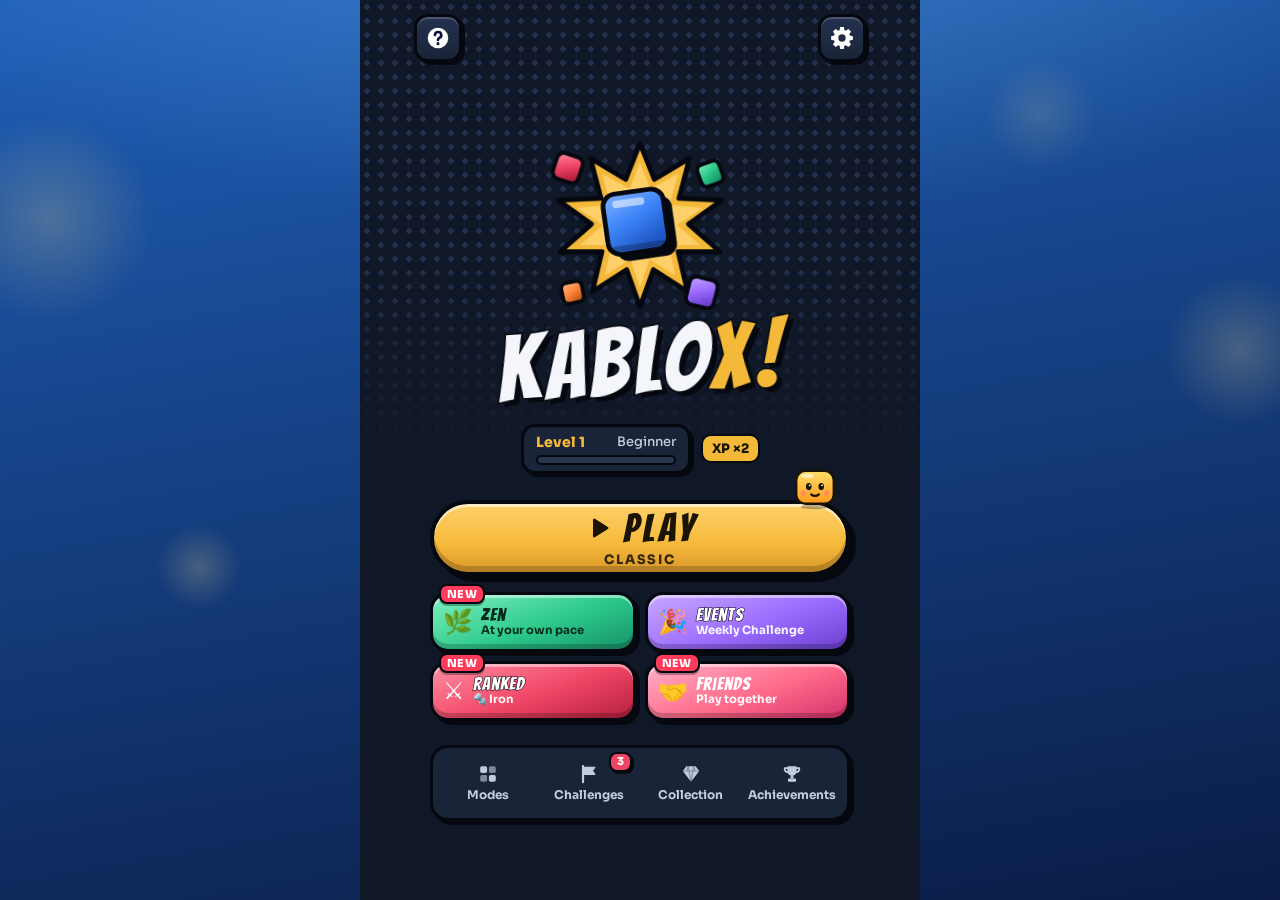
==== commit 374878e4: "Kablox 1.31.1" ====
--- a/index.html
+++ b/index.html
@@ -140,8 +140,8 @@
         <div class="mode-cards"><!-- v1.26 (dono): três modos — Clássico (botão grande), Zen e Eventos -->
           <button class="mode-card-btn zen" id="btn-zen"><span class="mc-ico" aria-hidden="true">🌿</span><span class="mc-txt"><strong data-i18n>Zen</strong><small id="zen-sub" data-i18n>No seu ritmo</small></span></button>
           <button class="mode-card-btn events" id="btn-events" data-go="events"><span class="mc-ico" id="events-ico" aria-hidden="true">🎉</span><span class="mc-txt"><strong data-i18n>Eventos</strong><small id="events-sub"></small></span><em class="tile-badge" id="badge-events" hidden data-i18n>NOVO</em></button>
-          <button class="mode-card-btn ranked" id="btn-ranked" hidden><span class="mc-ico" aria-hidden="true">⚔️</span><span class="mc-txt"><strong data-i18n>Ranqueada</strong><small id="ranked-sub" data-i18n>Duelo</small></span><em class="tile-badge lab-badge" data-i18n>LAB</em></button>
-          <button class="mode-card-btn friends" id="btn-friends" hidden><span class="mc-ico" aria-hidden="true">🤝</span><span class="mc-txt"><strong data-i18n>Amigos</strong><small data-i18n>Jogar juntos</small></span><em class="tile-badge lab-badge" data-i18n>LAB</em></button>
+          <button class="mode-card-btn ranked" id="btn-ranked" hidden><span class="mc-ico" aria-hidden="true">⚔️</span><span class="mc-txt"><strong data-i18n>Ranqueada</strong><small id="ranked-sub" data-i18n>Duelo</small></span></button>
+          <button class="mode-card-btn friends" id="btn-friends" hidden><span class="mc-ico" aria-hidden="true">🤝</span><span class="mc-txt"><strong data-i18n>Amigos</strong><small data-i18n>Jogar juntos</small></span></button>
         </div>
         <nav class="home-grid" aria-label="Menu principal" data-i18n-aria>
           <button class="bk bk-blue tile" data-go="modes"><svg aria-hidden="true"><use href="#i-grid"/></svg><span data-i18n>Modos</span></button>
